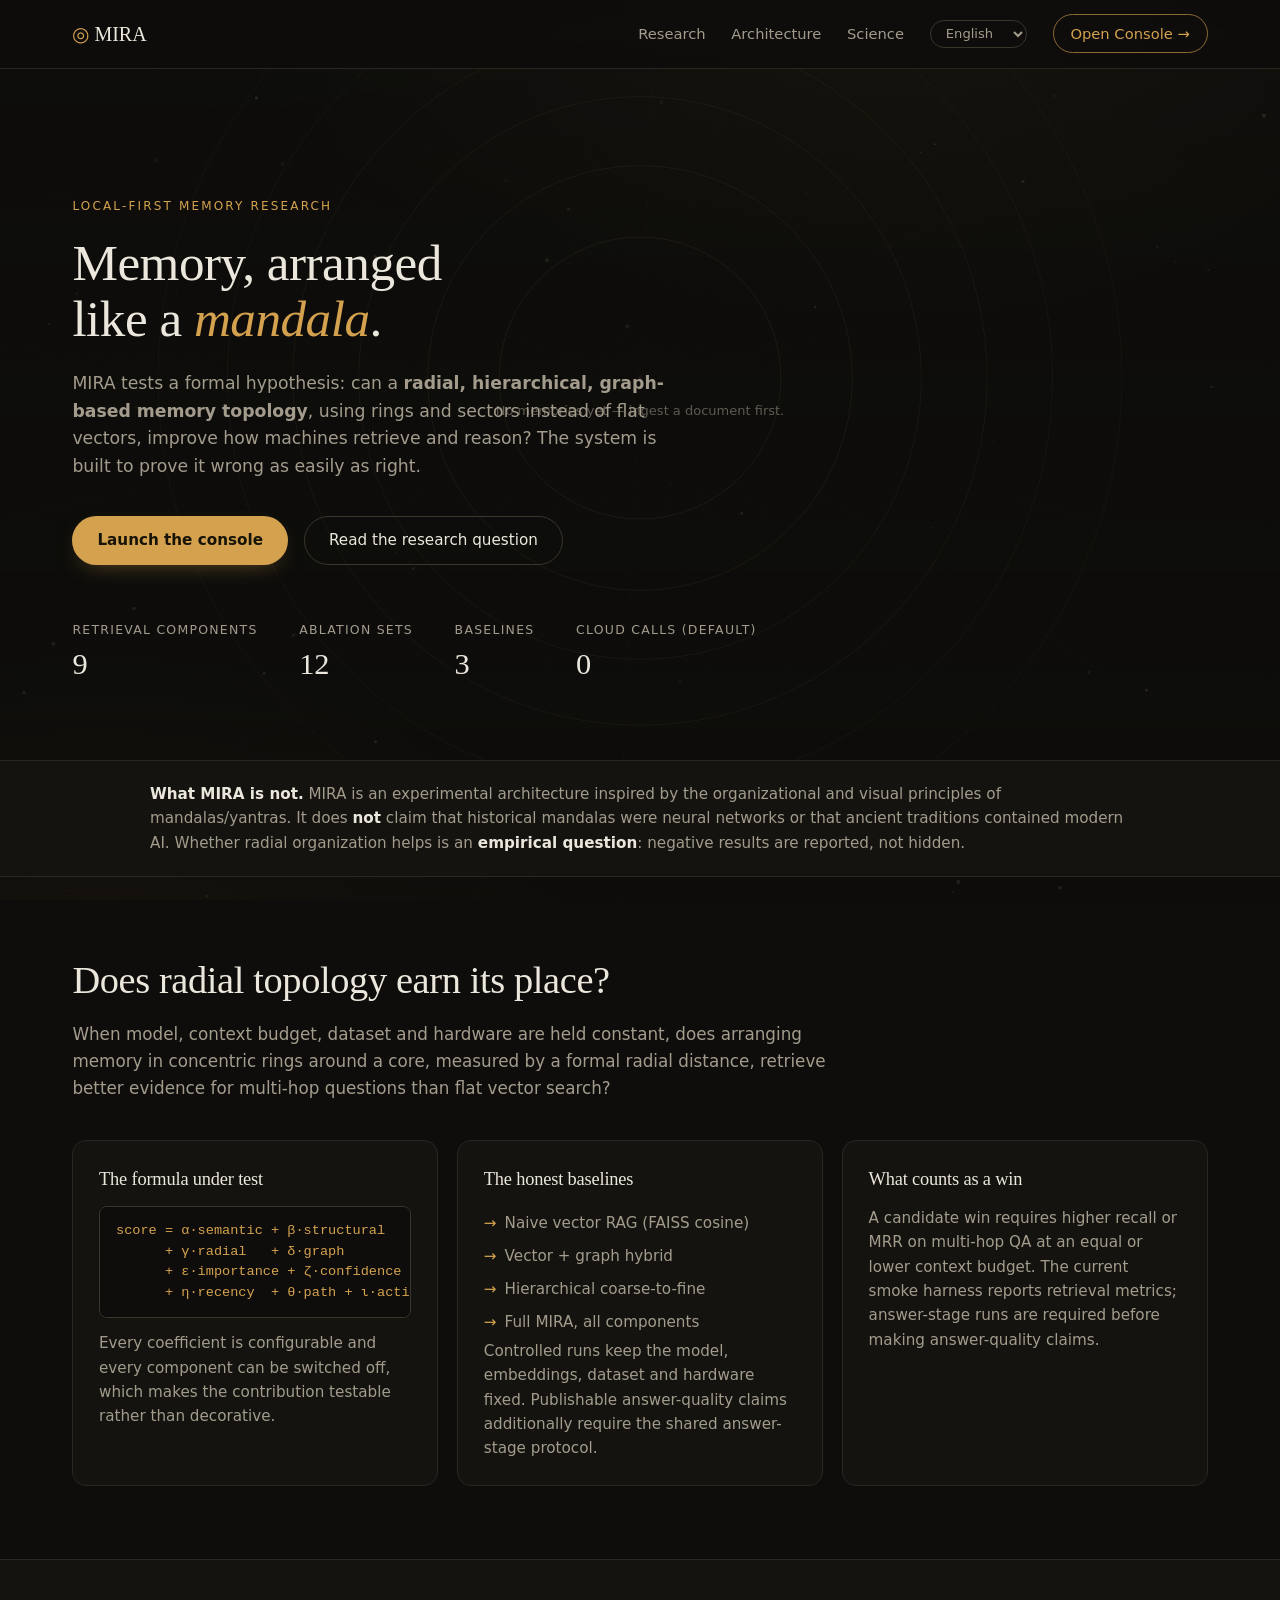
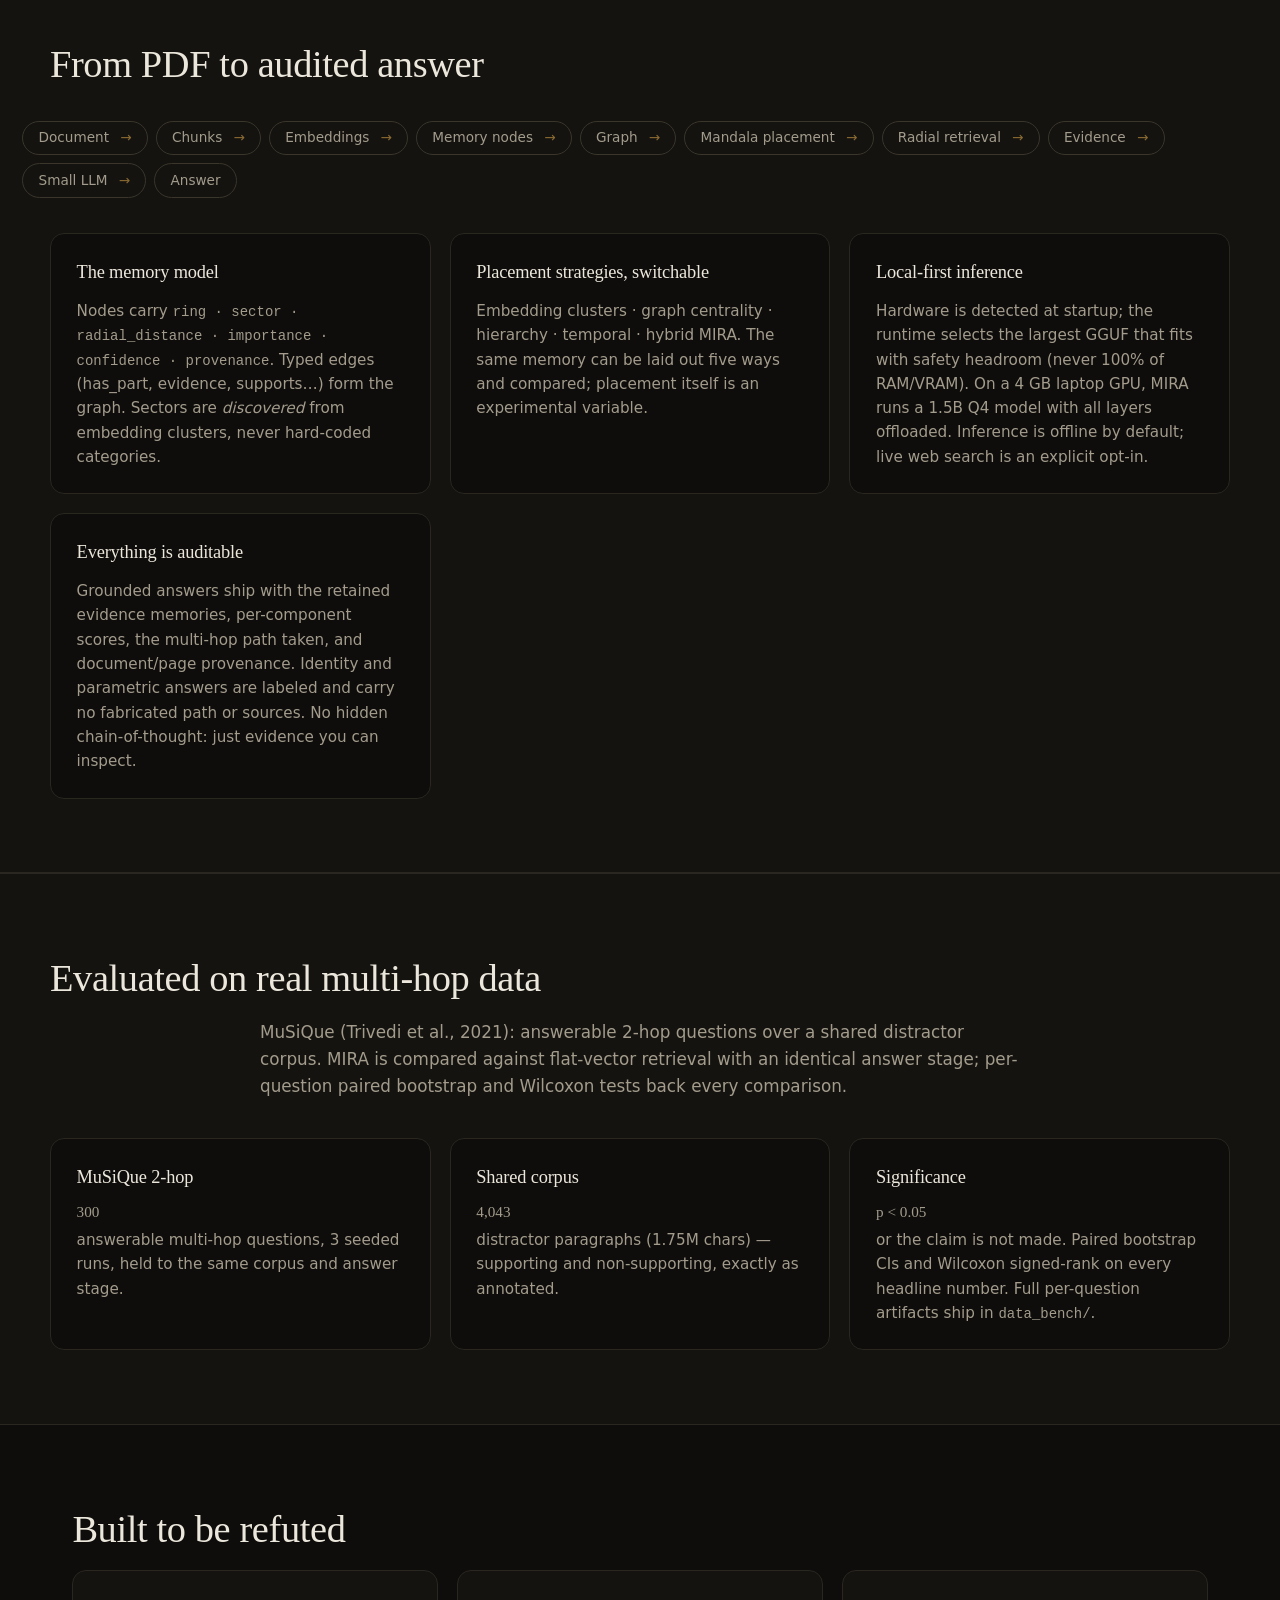
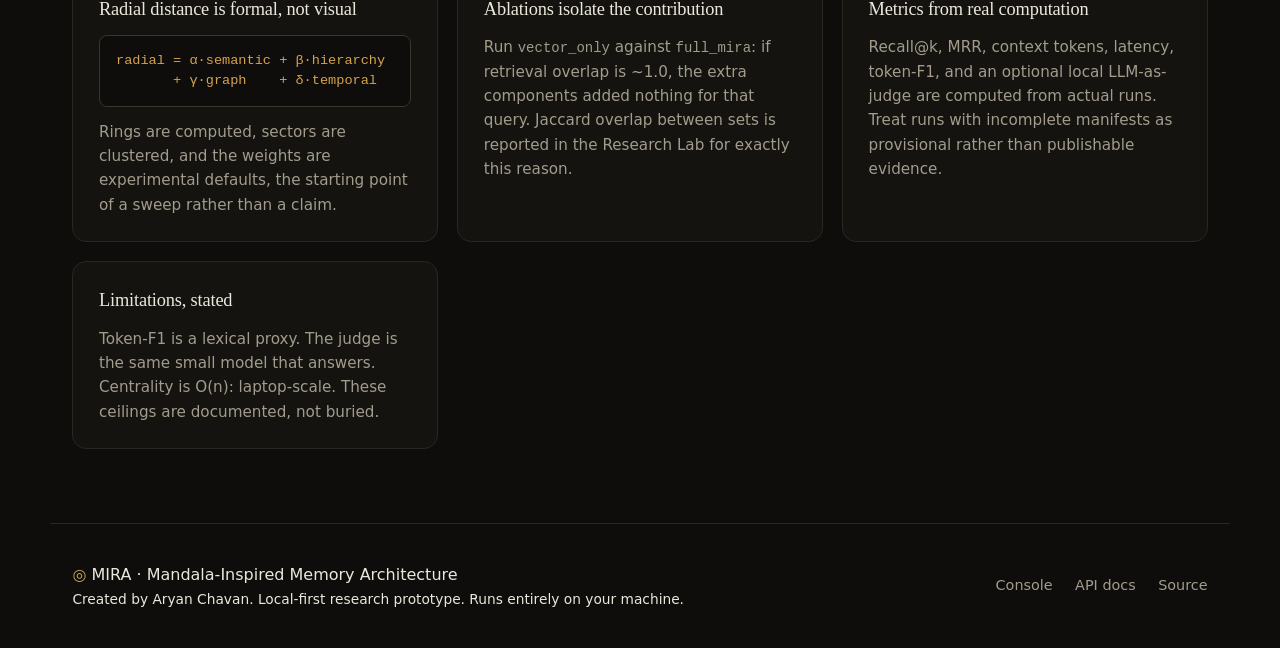
==== web/index.html @ e670ae42 "Add real-data eval harness, living UI texture, i18n, and voice Research: MuSiQue 300-question 2-hop " ====
<!DOCTYPE html>
<html lang="en">
<head>
<meta charset="UTF-8">
<meta name="viewport" content="width=device-width, initial-scale=1.0">
<title>MIRA · Mandala-Inspired Memory Architecture</title>
<link rel="icon" type="image/svg+xml" href="/favicon.svg">
<link rel="stylesheet" href="css/style.css">
</head>
<body>
<canvas id="bg-texture" class="bg-texture" aria-hidden="true"></canvas>
<!-- ============ NAV ============ -->
<nav class="nav" aria-label="Primary navigation">
  <div class="nav-inner">
    <a class="brand" href="#top"><span class="brand-mark">◎</span> MIRA</a>
    <div class="nav-links">
      <a href="#research" data-i18n="nav.research">Research</a>
      <a href="#architecture" data-i18n="nav.architecture">Architecture</a>
      <a href="#science" data-i18n="nav.science">Science</a>
      <span class="lang-mount"></span>
      <a class="nav-cta" href="/console.html" data-i18n="nav.console">Open Console →</a>
    </div>
  </div>
</nav>

<main id="main-content">
<!-- ============ HERO ============ -->
<header class="hero" id="top">
  <canvas id="hero-mandala" aria-hidden="true"></canvas>
  <div class="hero-inner">
    <p class="hero-eyebrow" data-i18n="hero.eyebrow">Local-first memory research</p>
    <h1 data-i18n="hero.h1">Memory, arranged<br>like a <em>mandala</em>.</h1>
    <p class="hero-sub" data-i18n="hero.sub">MIRA tests a formal hypothesis: can a <strong>radial, hierarchical,
    graph-based memory topology</strong>, using rings and sectors instead of flat vectors,
    improve how machines retrieve and reason? The system is built to prove it wrong as easily as right.</p>
    <div class="hero-actions">
      <a class="btn btn-primary" href="/console.html" data-i18n="hero.cta1">Launch the console</a>
      <a class="btn btn-ghost" href="#research" data-i18n="hero.cta2">Read the research question</a>
    </div>
    <dl class="hero-stats">
      <div><dt data-i18n="hero.stats.components">Retrieval components</dt><dd>9</dd></div>
      <div><dt data-i18n="hero.stats.ablations">Ablation sets</dt><dd>12</dd></div>
      <div><dt data-i18n="hero.stats.baselines">Baselines</dt><dd>3</dd></div>
      <div><dt data-i18n="hero.stats.cloud">Cloud calls (default)</dt><dd>0</dd></div>
    </dl>
  </div>
</header>

<!-- ============ HONESTY BANNER ============ -->
<section class="honesty">
  <p data-i18n="honesty.body"><strong>What MIRA is not.</strong> MIRA is an experimental architecture inspired by the
  organizational and visual principles of mandalas/yantras. It does <strong>not</strong> claim
  that historical mandalas were neural networks or that ancient traditions contained modern AI.
  Whether radial organization helps is an <strong>empirical question</strong>: negative results
  are reported, not hidden.</p>
</section>

<!-- ============ RESEARCH ============ -->
<section class="section" id="research">
  <h2 data-i18n="research.h2">Does radial topology earn its place?</h2>
  <p class="lede" data-i18n="research.lede">When model, context budget, dataset and hardware are held constant, does arranging
  memory in concentric rings around a core, measured by a formal radial distance, retrieve better
  evidence for multi-hop questions than flat vector search?</p>
  <div class="grid-3">
    <article class="card">
      <h3>The formula under test</h3>
      <pre class="formula">score = α·semantic + β·structural
      + γ·radial   + δ·graph
      + ε·importance + ζ·confidence
      + η·recency  + θ·path + ι·activation</pre>
      <p class="small">Every coefficient is configurable and every component can be switched
      off, which makes the contribution testable rather than decorative.</p>
    </article>
    <article class="card">
      <h3>The honest baselines</h3>
      <ul class="ticks">
        <li>Naive vector RAG (FAISS cosine)</li>
        <li>Vector + graph hybrid</li>
        <li>Hierarchical coarse-to-fine</li>
        <li>Full MIRA, all components</li>
      </ul>
      <p class="small">Controlled runs keep the model, embeddings, dataset and hardware fixed.
      Publishable answer-quality claims additionally require the shared answer-stage protocol.</p>
    </article>
    <article class="card">
      <h3>What counts as a win</h3>
      <p>A candidate win requires higher recall or MRR on multi-hop QA at an equal or lower
      context budget. The current smoke harness reports retrieval metrics; answer-stage runs
      are required before making answer-quality claims.</p>
    </article>
  </div>
</section>

<!-- ============ ARCHITECTURE ============ -->
<section class="section section-alt" id="architecture">
  <h2>From PDF to audited answer</h2>
  <div class="pipeline">
    <span>Document</span><span>Chunks</span><span>Embeddings</span><span>Memory nodes</span><span>Graph</span><span>Mandala placement</span><span>Radial retrieval</span><span>Evidence</span><span>Small LLM</span><span>Answer</span>
  </div>
  <div class="grid-2">
    <div class="card">
      <h3>The memory model</h3>
      <p>Nodes carry <code>ring · sector · radial_distance · importance · confidence ·
      provenance</code>. Typed edges (has_part, evidence, supports…) form the graph.
      Sectors are <em>discovered</em> from embedding clusters, never hard-coded categories.</p>
    </div>
    <div class="card">
      <h3>Placement strategies, switchable</h3>
      <p>Embedding clusters · graph centrality · hierarchy · temporal · hybrid MIRA.
      The same memory can be laid out five ways and compared; placement itself is an
      experimental variable.</p>
    </div>
    <div class="card">
      <h3>Local-first inference</h3>
      <p>Hardware is detected at startup; the runtime selects the largest GGUF that fits
      with safety headroom (never 100% of RAM/VRAM). On a 4 GB laptop GPU, MIRA runs a
      1.5B Q4 model with all layers offloaded. Inference is offline by default;
      live web search is an explicit opt-in.</p>
    </div>
    <div class="card">
      <h3>Everything is auditable</h3>
      <p>Grounded answers ship with the retained evidence memories, per-component scores,
      the multi-hop path taken, and document/page provenance. Identity and parametric
      answers are labeled and carry no fabricated path or sources. No hidden
      chain-of-thought: just evidence you can inspect.
    </div>
  </div>
</section>

<!-- ============ REAL-DATA BENCHMARK ============ -->
<section class="section section-alt" id="benchmark">
  <h2 data-i18n="bench.h2">Evaluated on real multi-hop data</h2>
  <p class="lede" data-i18n="bench.lede">MuSiQue (Trivedi et al., 2021): answerable 2-hop questions over a shared distractor corpus.
  MIRA is compared against flat-vector retrieval with an identical answer stage; per-question paired
  bootstrap and Wilcoxon tests back every comparison.</p>
  <div class="grid-3">
    <article class="card">
      <h3>MuSiQue 2-hop</h3>
      <p class="bench-figure" id="bench-figure-questions">300</p>
      <p class="small">answerable multi-hop questions, 3 seeded runs, held to the same corpus and answer stage.</p>
    </article>
    <article class="card">
      <h3>Shared corpus</h3>
      <p class="bench-figure" id="bench-figure-corpus">4,043</p>
      <p class="small">distractor paragraphs (1.75M chars) — supporting and non-supporting, exactly as annotated.</p>
    </article>
    <article class="card">
      <h3>Significance</h3>
      <p class="bench-figure">p &lt; 0.05</p>
      <p class="small">or the claim is not made. Paired bootstrap CIs and Wilcoxon signed-rank on every headline number. Full per-question artifacts ship in <code>data_bench/</code>.</p>
    </article>
  </div>
</section>

<!-- ============ SCIENCE ============ -->
<section class="section" id="science">
  <h2 data-i18n="science.h2">Built to be refuted</h2>
  <div class="grid-2">
    <div class="card">
      <h3>Radial distance is formal, not visual</h3>
      <pre class="formula">radial = α·semantic + β·hierarchy
       + γ·graph    + δ·temporal</pre>
      <p class="small">Rings are computed, sectors are clustered, and the weights are
      experimental defaults, the starting point of a sweep rather than a claim.</p>
    </div>
    <div class="card">
      <h3>Ablations isolate the contribution</h3>
      <p>Run <code>vector_only</code> against <code>full_mira</code>: if retrieval overlap
      is ~1.0, the extra components added nothing for that query. Jaccard overlap between
      sets is reported in the Research Lab for exactly this reason.</p>
    </div>
    <div class="card">
      <h3>Metrics from real computation</h3>
      <p>Recall@k, MRR, context tokens, latency, token-F1, and an optional local
      LLM-as-judge are computed from actual runs. Treat runs with incomplete manifests as
      provisional rather than publishable evidence.</p>
    </div>
    <div class="card">
      <h3>Limitations, stated</h3>
      <p>Token-F1 is a lexical proxy. The judge is the same small model that answers.
      Centrality is O(n): laptop-scale. These ceilings are documented, not buried.</p>
    </div>
  </div>
</section>
</main>

<!-- ============ FOOTER ============ -->
<footer class="footer">
  <div>
    <span class="brand-mark">◎</span> MIRA · Mandala-Inspired Memory Architecture
    <p class="small" data-i18n="footer.built">Created by Aryan Chavan. Local-first research prototype. Runs entirely on your machine.</p>
  </div>
  <div class="footer-links">
    <a href="/console.html" data-i18n="footer.console">Console</a>
    <a href="/api/docs" data-i18n="footer.api">API docs</a>
    <a href="https://github.com/" data-i18n="footer.source">Source</a>
  </div>
</footer>

<script src="js/texture.js"></script>
<script src="js/i18n.js"></script>
<script src="js/mandala.js"></script>
</body>
</html>
---- web/css/style.css ----
/* MIRA design system — "observatory" theme.
   Dark charcoal + gold accent, serif display type, hairline grids.
   System font stacks only: fully offline, no webfont fetches. */

:root {
  --bg: #0e0d0b;          /* warm near-black */
  --bg-2: #14130f;
  --ink: #ece7dc;         /* bone white */
  --ink-dim: #a39c8d;
  --gold: #d4a24e;        /* single accent */
  --gold-dim: #8a6a33;
  --line: #2a2721;
  --line-2: #3a362c;
  --paper: #f4efe4;       /* light section */
  --paper-ink: #1c1a15;
  --ok: #7fb069;
  --warn: #c96f4a;
  --serif: Georgia, "Times New Roman", serif;
  --sans: system-ui, -apple-system, "Segoe UI", Roboto, sans-serif;
  --mono: ui-monospace, "Cascadia Code", Consolas, monospace;
}

* { box-sizing: border-box; margin: 0; padding: 0; }
html { scroll-behavior: auto; }

/* ---------- living background texture ---------- */
.bg-texture {
  position: fixed; inset: 0; z-index: -1; pointer-events: none;
  width: 100vw; height: 100vh; opacity: 0.9;
}
.bg-texture-dim { opacity: 0.45; }
/* depth wash so cards sit on the texture, not in it */
body::before {
  content: ""; position: fixed; inset: 0; z-index: -1; pointer-events: none;
  background:
    radial-gradient(1200px 700px at 70% -10%, rgba(212,162,78,0.055), transparent 60%),
    radial-gradient(900px 600px at 8% 108%, rgba(212,162,78,0.04), transparent 55%),
    linear-gradient(180deg, rgba(14,13,11,0.10), rgba(14,13,11,0.55));
}

/* ---------- reveal-on-scroll (landing) ---------- */
.reveal { opacity: 0; transform: translateY(18px); transition: opacity 0.7s ease, transform 0.7s cubic-bezier(0.22, 0.61, 0.36, 1); }
.reveal.in { opacity: 1; transform: none; }

/* ---------- language switcher ---------- */
.lang-switch { display: inline-flex; }
.lang-select {
  background: transparent; color: var(--ink-dim); border: 1px solid var(--line-2);
  border-radius: 999px; font: inherit; font-size: 0.82rem; padding: 0.3rem 0.7rem;
  cursor: pointer; transition: color 0.18s ease, border-color 0.18s ease;
}
.lang-select:hover, .lang-select:focus-visible { color: var(--gold); border-color: var(--gold-dim); }
.lang-select option { background: var(--bg-2); color: var(--ink); }
.side-extra { margin-top: 1rem; padding-top: 0.9rem; border-top: 1px solid var(--line); }

/* ---------- premium details ---------- */
.card { transition: border-color 0.25s ease, transform 0.25s ease, box-shadow 0.25s ease; }
.card:hover { border-color: var(--line-2); box-shadow: 0 14px 40px -22px rgba(0,0,0,0.7); }
.btn-primary { box-shadow: 0 8px 24px -12px rgba(212,162,78,0.55); }
.bench-figure { font-family: var(--serif); font-size: 2.2rem; color: var(--gold); line-height: 1.15; margin: 0.35rem 0 0.45rem; }
.visually-hidden {
  position: absolute; width: 1px; height: 1px; margin: -1px; padding: 0;
  overflow: hidden; clip: rect(0 0 0 0); white-space: nowrap; border: 0;
}

/* ---------- voice controls ---------- */
.chat-actions { display: inline-flex; gap: 0.6rem; align-items: center; }
.btn-icon {
  min-width: 44px; min-height: 44px; padding: 0 0.8rem; font-size: 1.05rem;
  background: var(--bg-2); border: 1px solid var(--line-2); color: var(--ink);
  border-radius: 999px; cursor: pointer; transition: all 0.18s ease;
}
.btn-icon:hover { border-color: var(--gold-dim); }
.btn-icon[aria-pressed="true"] {
  border-color: var(--gold); color: var(--gold);
  animation: mic-pulse 1.4s ease-in-out infinite;
}
@keyframes mic-pulse {
  0%, 100% { box-shadow: 0 0 0 0 rgba(212,162,78,0.35); }
  50% { box-shadow: 0 0 0 9px rgba(212,162,78,0); }
}
.btn-small { min-height: 36px; padding: 0.35rem 0.95rem; font-size: 0.84rem; }
.chat-voicebar {
  display: flex; align-items: center; gap: 0.7rem; flex-wrap: wrap;
  margin-top: 0.9rem; padding-top: 0.8rem; border-top: 1px dashed var(--line);
}
.chat-voicebar[hidden] { display: none; }
body {
  min-width: 0;
  background: var(--bg); color: var(--ink);
  font-family: var(--sans); line-height: 1.6;
  -webkit-font-smoothing: antialiased;
}
h1, h2, h3, h4 { font-family: var(--serif); font-weight: 500; letter-spacing: -0.01em; }
h1 { font-size: clamp(2rem, 4vw, 3.2rem); line-height: 1.1; }
h2 { font-size: clamp(1.6rem, 3vw, 2.4rem); margin-bottom: 0.6rem; }
code, pre { font-family: var(--mono); font-size: 0.92em; }
a { color: var(--gold); text-decoration: none; }
:where(a, button, input, select, summary, [tabindex]):focus-visible {
  outline: 2px solid var(--gold); outline-offset: 3px;
}
.small { font-size: 0.86rem; }
.muted { color: var(--ink-dim); }
.status-error { color: var(--warn); }
.status-success { color: var(--ok); }

/* ---------- nav ---------- */
.nav {
  position: sticky; top: 0; z-index: 50;
  backdrop-filter: blur(14px);
  background: color-mix(in srgb, var(--bg) 82%, transparent);
  border-bottom: 1px solid var(--line);
}
.nav-inner {
  max-width: 1180px; margin: 0 auto; padding: 0.9rem 1.4rem;
  display: flex; align-items: center; justify-content: space-between; gap: 0.8rem;
}
.brand { font-family: var(--serif); font-size: 1.25rem; color: var(--ink); }
.brand-mark { color: var(--gold); }
.nav-links {
  display: flex; gap: 0.6rem 1.6rem; align-items: center;
  justify-content: flex-end; flex-wrap: wrap; min-width: 0;
}
.nav-links a { color: var(--ink-dim); font-size: 0.92rem; }
.nav-links a:hover { color: var(--ink); }
.nav-cta {
  border: 1px solid var(--gold-dim); border-radius: 999px;
  padding: 0.42rem 1.05rem; color: var(--gold) !important;
}
.nav-cta:hover { background: var(--gold); color: var(--bg) !important; }

/* ---------- hero ---------- */
.hero { position: relative; overflow: hidden; }
#hero-mandala {
  position: absolute; inset: 0; width: 100%; height: 100%;
  opacity: 0.55;
}
.hero-inner {
  position: relative; max-width: 1180px; margin: 0 auto;
  padding: clamp(4rem, 10vw, 8rem) 1.4rem 4.5rem;
}
.hero-eyebrow {
  color: var(--gold); text-transform: uppercase; letter-spacing: 0.18em;
  font-size: 0.75rem; margin-bottom: 1.2rem;
}
.hero h1 em { color: var(--gold); font-style: italic; }
.hero-sub {
  max-width: 620px; color: var(--ink-dim);
  font-size: 1.08rem; margin: 1.4rem 0 2.2rem;
}
.hero-actions { display: flex; gap: 1rem; flex-wrap: wrap; }
.hero-stats {
  display: flex; gap: 2.6rem; margin-top: 3.4rem; flex-wrap: wrap;
}
.hero-stats dt { color: var(--ink-dim); font-size: 0.78rem; text-transform: uppercase; letter-spacing: 0.1em; }
.hero-stats dd { font-family: var(--serif); font-size: 1.9rem; color: var(--ink); }

/* ---------- buttons ---------- */
.btn {
  display: inline-block; min-height: 44px; padding: 0.72rem 1.5rem; border-radius: 999px;
  font: inherit; font-size: 0.95rem; cursor: pointer; border: 1px solid transparent;
  transition: all 0.18s ease;
}
.btn-primary { background: var(--gold); color: #171307; font-weight: 600; }
.btn-primary:hover { transform: translateY(-1px); background: #dfb15b; }
.btn-ghost { border-color: var(--line-2); color: var(--ink); }
.btn-ghost:hover { border-color: var(--gold-dim); color: var(--gold); }
.btn:disabled { opacity: 0.45; cursor: wait; transform: none; }

/* ---------- honesty banner ---------- */
.honesty {
  background: var(--bg-2); border-block: 1px solid var(--line);
  padding: 1.3rem 1.4rem;
}
.honesty p {
  max-width: 980px; margin: 0 auto; color: var(--ink-dim); font-size: 0.95rem;
}
.honesty strong { color: var(--ink); }

/* ---------- sections ---------- */
.section { max-width: 1180px; margin: 0 auto; padding: 4.6rem 1.4rem; }
.section-alt {
  max-width: none; background: var(--bg-2); border-block: 1px solid var(--line);
}
.section-alt > * { max-width: 1180px; margin-left: auto; margin-right: auto; }
.eyebrow {
  color: var(--gold); font-size: 0.75rem; text-transform: uppercase;
  letter-spacing: 0.2em; margin-bottom: 0.7rem;
}
.lede { color: var(--ink-dim); max-width: 760px; font-size: 1.05rem; margin-bottom: 2.4rem; }
.grid-2 { display: grid; grid-template-columns: repeat(auto-fit, minmax(min(320px, 100%), 1fr)); gap: 1.2rem; }
.grid-3 { display: grid; grid-template-columns: repeat(auto-fit, minmax(min(280px, 100%), 1fr)); gap: 1.2rem; }
.grid-2 > *, .grid-3 > * { min-width: 0; }
.card {
  min-width: 0; overflow-wrap: anywhere;
  background: var(--bg-2); border: 1px solid var(--line);
  border-radius: 14px; padding: 1.5rem 1.6rem;
}
.section-alt .card { background: var(--bg); }
.card h2, .card h3 { margin-bottom: 0.7rem; font-size: 1.15rem; }
.card p { color: var(--ink-dim); font-size: 0.95rem; }
.formula {
  background: var(--bg); border: 1px solid var(--line-2); border-radius: 8px;
  color: var(--gold); padding: 0.9rem 1rem; margin-bottom: 0.8rem;
  font-size: 0.85rem; line-height: 1.5; overflow-x: auto;
}
.ticks { list-style: none; }
.ticks li { padding: 0.28rem 0 0.28rem 1.3rem; position: relative; color: var(--ink-dim); font-size: 0.95rem; }
.ticks li::before { content: "→"; position: absolute; left: 0; color: var(--gold); }

/* pipeline */
.pipeline {
  display: flex; flex-wrap: wrap; gap: 0.5rem; margin: 1.6rem 0 2.2rem;
}
.pipeline span {
  border: 1px solid var(--line-2); border-radius: 999px;
  padding: 0.34rem 0.95rem; font-size: 0.85rem; color: var(--ink-dim);
  position: relative; max-width: 100%; overflow-wrap: anywhere;
}
.pipeline span:not(:last-child)::after {
  content: "→"; margin-left: 0.7rem; color: var(--gold-dim);
}

/* ---------- footer ---------- */
.footer {
  border-top: 1px solid var(--line); padding: 2.4rem 1.4rem;
  max-width: 1180px; margin: 0 auto;
  display: flex; justify-content: space-between; flex-wrap: wrap; gap: 1rem;
}
.footer-links { display: flex; gap: 1.4rem; align-items: center; }
.footer-links a { color: var(--ink-dim); font-size: 0.9rem; }
.footer-links a:hover { color: var(--gold); }

/* ============ CONSOLE ============ */
.console-body { display: flex; min-width: 0; min-height: 100vh; }
.side {
  width: 232px; flex-shrink: 0; border-right: 1px solid var(--line);
  background: var(--bg-2); padding: 1.3rem 1rem; position: sticky; top: 0;
  height: 100vh; display: flex; flex-direction: column;
}
.side .brand { display: block; margin-bottom: 1.6rem; padding-left: 0.4rem; }
.side-nav { display: flex; flex-direction: column; gap: 2px; }
.side-nav button {
  text-align: left; background: none; border: none; color: var(--ink-dim);
  font: inherit; font-size: 0.93rem; min-height: 44px; padding: 0.58rem 0.8rem;
  border-radius: 8px; cursor: pointer;
}
.side-nav button:hover { color: var(--ink); background: var(--bg); }
.side-nav button.active { color: var(--gold); background: var(--bg); }
.side-status {
  margin-top: auto; font-size: 0.78rem; color: var(--ink-dim);
  border-top: 1px solid var(--line); padding-top: 0.9rem; line-height: 1.7;
}
.main { flex: 1 1 0; min-width: 0; padding: 2.2rem 2.4rem; max-width: 1080px; }
.view { display: none; min-width: 0; }
.view.active { display: block; }
.view > h1 { font-size: 1.7rem; margin-bottom: 1.2rem; }

.stat-grid {
  display: grid; grid-template-columns: repeat(auto-fit, minmax(min(150px, 100%), 1fr));
  gap: 0.9rem; margin-bottom: 1.2rem;
}
.stat-grid .stat {
  background: var(--bg-2); border: 1px solid var(--line); border-radius: 12px;
  padding: 0.9rem 1.1rem;
}
.stat .v { font-family: var(--serif); font-size: 1.7rem; color: var(--gold); }
.stat .k { color: var(--ink-dim); font-size: 0.78rem; text-transform: uppercase; letter-spacing: 0.08em; }
.kv { display: grid; grid-template-columns: repeat(auto-fit, minmax(min(220px, 100%), 1fr)); gap: 0.4rem 1.4rem; }
.kv div { display: flex; justify-content: space-between; gap: 0.8rem; min-width: 0; border-bottom: 1px dashed var(--line); padding: 0.28rem 0; font-size: 0.88rem; }
.kv .k { min-width: 0; color: var(--ink-dim); overflow-wrap: anywhere; }
.kv .v { min-width: 0; font-family: var(--mono); font-size: 0.82rem; text-align: right; overflow-wrap: anywhere; }

.affect-panel { margin-bottom: 1.2rem; }
.affect-readout { min-width: 0; margin-top: 0.75rem; }
.affect-readout .affect-title { color: var(--ink); font-size: 0.82rem; font-weight: 600; }
.affect-metrics {
  display: grid; grid-template-columns: repeat(4, minmax(0, 1fr));
  border-block: 1px solid var(--line);
}
.affect-metrics > div { min-width: 0; padding: 0.55rem 0.7rem; border-left: 1px solid var(--line); }
.affect-metrics > div:first-child { border-left: 0; }
.affect-metrics dt { color: var(--ink-dim); font-size: 0.75rem; }
.affect-metrics dd { color: var(--gold); font-family: var(--mono); font-size: 0.9rem; font-variant-numeric: tabular-nums; }
.affect-range { display: block; font-size: 0.68rem; }
.affect-details { margin-top: 0.65rem; }
.affect-details > div {
  display: grid; grid-template-columns: 4.5rem minmax(0, 1fr); gap: 0.65rem;
  padding: 0.3rem 0; border-bottom: 1px dashed var(--line); font-size: 0.8rem;
}
.affect-details dt { color: var(--ink-dim); }
.affect-details dd { min-width: 0; overflow-wrap: anywhere; }
.affect-readout .affect-disclosure { margin-top: 0.65rem; color: var(--ink-dim); font-size: 0.78rem; }

.chat-form, .bench-form, .upload-form {
  display: flex; align-items: flex-start; gap: 0.7rem; margin-bottom: 1.4rem; flex-wrap: wrap;
  min-width: 0;
}
.form-field, .bench-form > label:not(.check) {
  display: grid; gap: 0.3rem; flex: 1 1 180px; min-width: 0;
}
.form-field > label, .form-field > span, .bench-form > label:not(.check) {
  color: var(--ink-dim); font-size: 0.8rem; font-weight: 600;
}
.chat-form input:not([type="checkbox"]), .chat-form select, .bench-form input:not([type="checkbox"]), .bench-form select,
.upload-form input {
  width: 100%; min-width: 0; background: var(--bg-2); border: 1px solid var(--line-2);
  color: var(--ink); border-radius: 10px; padding: 0.62rem 0.9rem;
  font: inherit; font-size: 0.93rem;
}
input::placeholder { color: var(--ink-dim); opacity: 1; }
[aria-invalid="true"] { border-color: var(--warn); }
.field-error { min-height: 1.05em; color: var(--warn); font-size: 0.78rem; }
.check { display: inline-flex; align-items: center; gap: 0.45rem; min-height: 44px; }
.check input { width: 1rem; height: 1rem; }
.chat-out { display: flex; flex-direction: column; gap: 1rem; min-width: 0; }
.bubble {
  min-width: 0; overflow-wrap: anywhere;
  background: var(--bg-2); border: 1px solid var(--line); border-radius: 14px;
  padding: 1.1rem 1.3rem;
}
.bubble .meta { display: flex; gap: 1rem; flex-wrap: wrap; margin-top: 0.9rem; font-size: 0.78rem; color: var(--ink-dim); }
.bubble .path { color: var(--gold); font-family: var(--mono); font-size: 0.8rem; margin-top: 0.6rem; }
.bubble details { margin-top: 0.8rem; }
.bubble summary { cursor: pointer; color: var(--ink-dim); font-size: 0.85rem; }
.table-wrap {
  width: 100%; max-width: 100%; margin-top: 0.6rem; overflow-x: auto;
  overscroll-behavior-inline: contain;
}
.bubble table { width: 100%; min-width: 34rem; border-collapse: collapse; font-size: 0.82rem; }
.bubble th, .bubble td { text-align: left; padding: 0.3rem 0.5rem; border-bottom: 1px solid var(--line); }
.bubble th { color: var(--ink-dim); font-weight: 500; }

.mandala-wrap { display: flex; align-items: stretch; gap: 1.2rem; flex-wrap: wrap; min-width: 0; max-width: 100%; }
#mandala-canvas {
  display: block; flex: 1 1 420px; width: 100%; min-width: 0;
  min-height: clamp(320px, 58vw, 560px); border: 1px solid var(--line);
  border-radius: 14px; background: var(--bg-2);
}
.node-panel {
  flex: 0 1 300px; width: 100%; min-width: 0; overflow-wrap: anywhere;
  background: var(--bg-2); border: 1px solid var(--line); border-radius: 14px;
  padding: 1.1rem 1.2rem; max-height: 560px; overflow-y: auto;
}
.node-panel h4 { font-family: var(--serif); margin-bottom: 0.4rem; }
.node-panel .tag { display: inline-block; font-size: 0.72rem; border: 1px solid var(--line-2); border-radius: 999px; padding: 0.1rem 0.6rem; margin: 0.15rem 0.2rem 0.15rem 0; color: var(--ink-dim); }
.node-browser { margin-top: 1rem; }
.node-browser summary { min-height: 44px; cursor: pointer; color: var(--gold); }
.node-list {
  list-style: none; max-height: 18rem; overflow-y: auto; margin-top: 0.6rem;
  border-block: 1px solid var(--line);
}
.node-list li + li { border-top: 1px solid var(--line); }
.node-list button {
  width: 100%; min-height: 44px; padding: 0.55rem 0.7rem; text-align: left;
  color: var(--ink); background: transparent; border: 0; font: inherit; cursor: pointer;
  overflow-wrap: anywhere;
}
.node-list button:hover, .node-list button:focus-visible { background: var(--bg-2); }
.legend { display: flex; gap: 1rem; flex-wrap: wrap; margin-top: 0.9rem; font-size: 0.8rem; color: var(--ink-dim); }
.legend .dot { display: inline-block; width: 9px; height: 9px; border-radius: 50%; margin-right: 0.35rem; }

.doc-list { display: flex; flex-direction: column; gap: 0.6rem; min-width: 0; }
.doc-row {
  display: flex; justify-content: space-between; align-items: center; gap: 1rem;
  min-width: 0; border: 1px solid var(--line); border-radius: 10px; padding: 0.7rem 1rem;
  font-size: 0.9rem; background: var(--bg-2); overflow-wrap: anywhere;
}
.doc-row > span { min-width: 0; }
.doc-row .del {
  flex: 0 0 auto; min-height: 44px; background: none; border: 1px solid var(--line-2);
  color: var(--warn); border-radius: 8px; padding: 0.25rem 0.7rem; cursor: pointer; font-size: 0.8rem;
}
.doc-row .del:hover { border-color: var(--warn); }

.lab-table, .bench-table { width: 100%; min-width: 34rem; border-collapse: collapse; font-size: 0.86rem; }
.lab-table th, .lab-table td, .bench-table th, .bench-table td {
  text-align: left; padding: 0.45rem 0.6rem; border-bottom: 1px solid var(--line);
}
.lab-table th, .bench-table th { color: var(--ink-dim); font-weight: 500; }
.jaccard { font-family: var(--mono); font-size: 0.78rem; color: var(--gold); }

@media (prefers-reduced-motion: no-preference) {
  html { scroll-behavior: smooth; }
}

@media (prefers-reduced-motion: reduce) {
  html { scroll-behavior: auto; }
  .bg-texture { display: none; }
  *, *::before, *::after {
    animation-duration: 0.01ms !important; animation-iteration-count: 1 !important;
    transition-duration: 0.01ms !important;
  }
}

@media (max-width: 900px) {
  .console-body { flex-direction: column; }
  .side {
    width: 100%; min-width: 0; height: auto; position: static;
    flex-direction: row; align-items: center; gap: 1rem; padding: 0.8rem 1rem;
  }
  .side-nav { flex-direction: row; flex-wrap: wrap; min-width: 0; }
  .side-status { display: none; }
  .main { width: 100%; }
  #mandala-canvas { flex-basis: 100%; min-height: clamp(320px, 85vw, 560px); }
  .node-panel { flex-basis: 100%; max-height: 32rem; }
}

@media (max-width: 520px) {
  .nav-inner { flex-wrap: wrap; padding: 0.75rem 1rem; }
  .nav-links { flex: 1 1 100%; justify-content: flex-start; gap: 0.35rem 0.8rem; }
  .nav-links a { font-size: 0.82rem; }
  .nav-cta { padding: 0.3rem 0.7rem; }
  .hero-inner, .section, .honesty, .footer { padding-left: 1rem; padding-right: 1rem; }
  .side { flex-direction: column; align-items: flex-start; gap: 0.6rem; }
  .side .brand { margin-bottom: 0; }
  .side-nav { width: 100%; }
  .main { padding: 1.35rem 0.9rem; }
  .form-field, .bench-form > label:not(.check) { flex-basis: 100%; }
  .chat-form input:not([type="checkbox"]), .chat-form select, .bench-form input:not([type="checkbox"]), .bench-form select,
  .upload-form input { font-size: 1rem; }
  .doc-row { flex-direction: column; align-items: stretch; }
  .doc-row .del { width: 100%; }
  .affect-metrics { grid-template-columns: repeat(2, minmax(0, 1fr)); }
  .affect-metrics > div:nth-child(odd) { border-left: 0; }
  .affect-metrics > div:nth-child(n + 3) { border-top: 1px solid var(--line); }
}
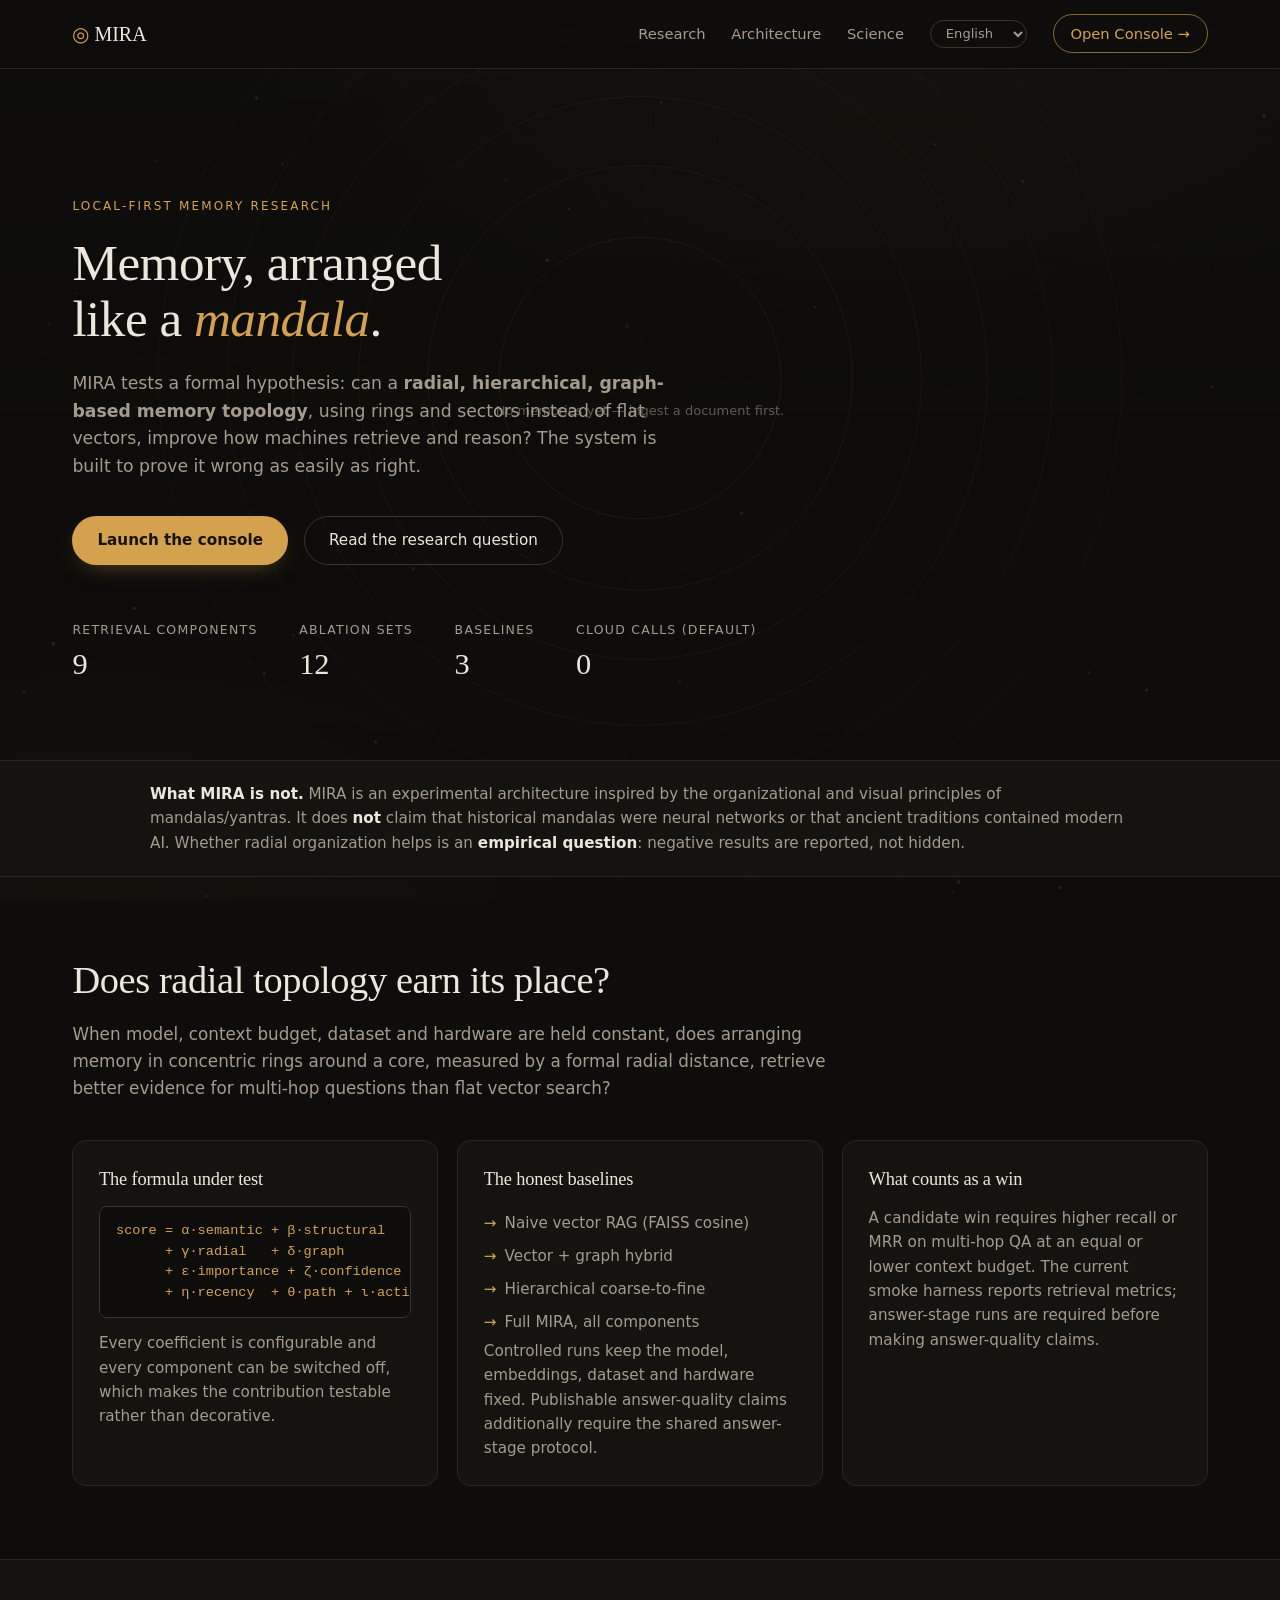
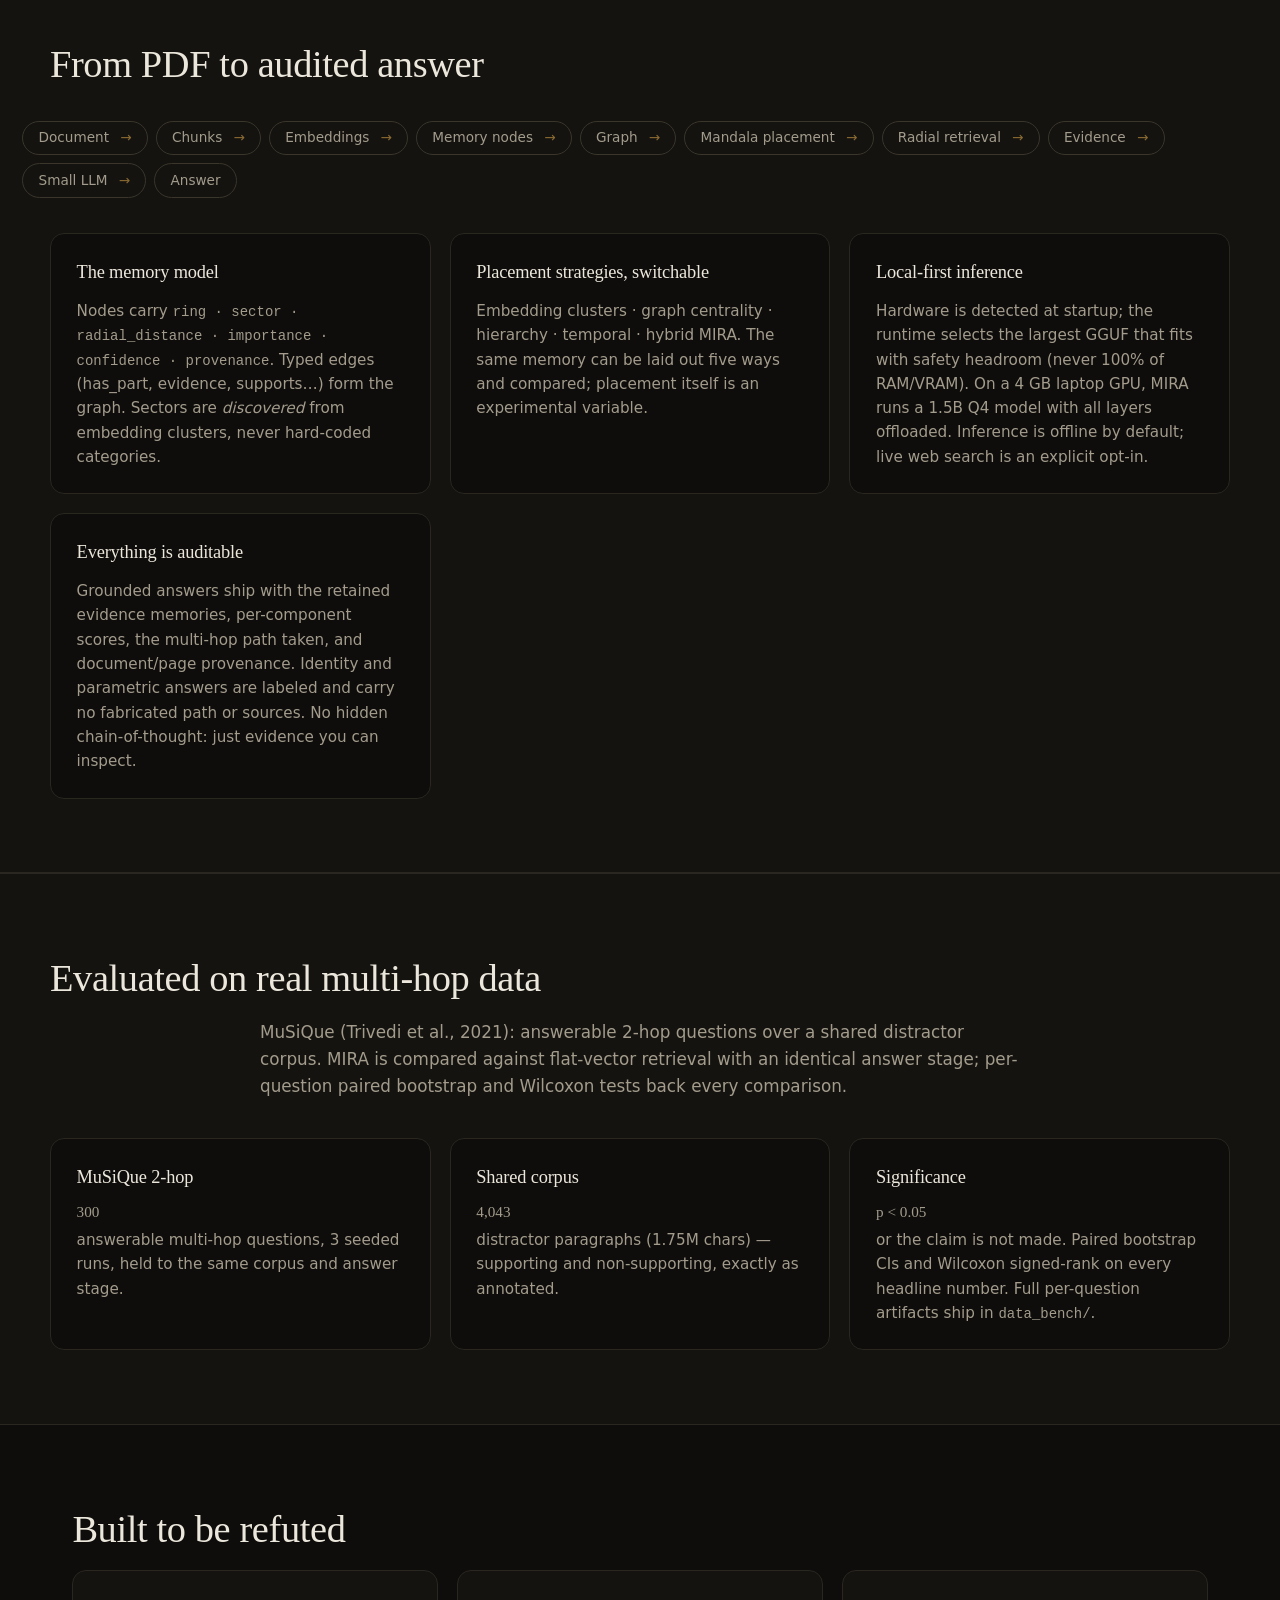
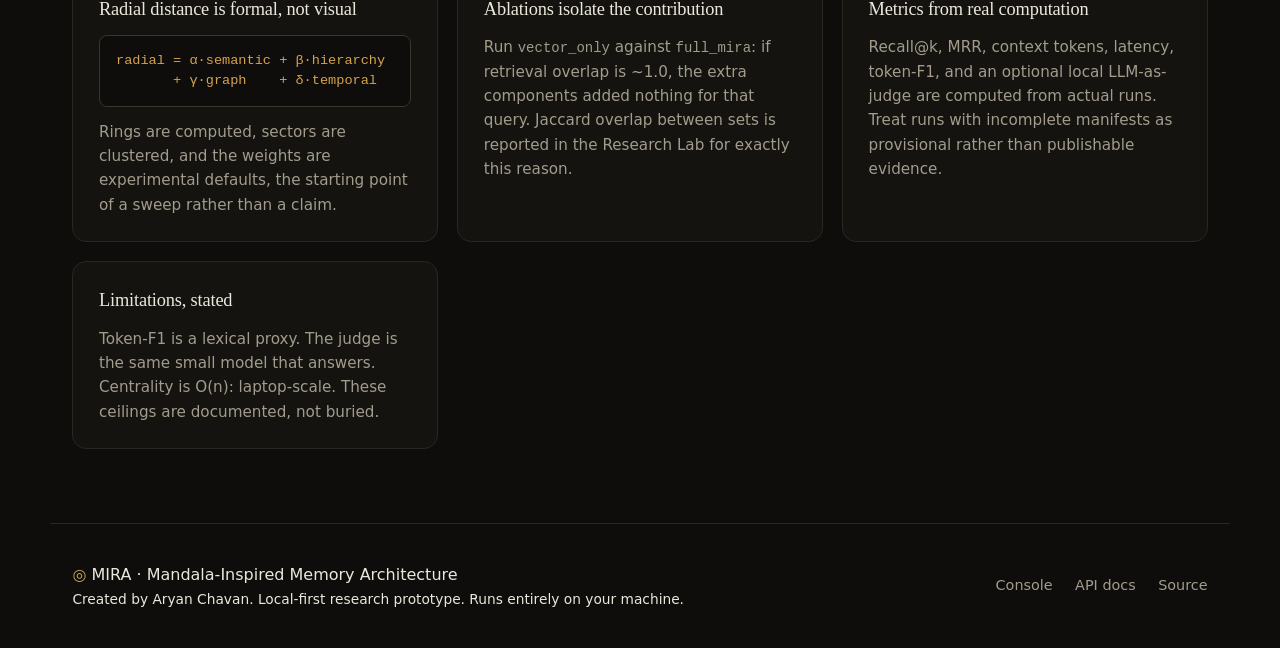
==== commit 4614ba45: "10x Indic evaluation, arXiv kit, SEO/Arynox branding, preprint PDF - Full-scale IndicQA (scripts/eva" ====
--- a/web/index.html
+++ b/web/index.html
@@ -3,7 +3,38 @@
 <head>
 <meta charset="UTF-8">
 <meta name="viewport" content="width=device-width, initial-scale=1.0">
-<title>MIRA · Mandala-Inspired Memory Architecture</title>
+<title>MIRA — Mandala-Inspired Memory for AI Retrieval | Arynox</title>
+<meta name="description" content="MIRA (Arynox) is a local-first memory architecture for AI: mandala-inspired radial topology — rings, sectors, and a formal radial distance — for retrieval, storing, and reasoning over your own documents. Measured on MuSiQue and HotpotQA with open, reproducible benchmarks. Runs entirely on your machine.">
+<meta name="keywords" content="mandala memory, RAG, retrieval augmented generation, memory architecture, radial topology, local-first AI, AI India, Arynox, multi-hop reasoning, knowledge retrieval, Indic AI, Hindi AI, Marathi AI">
+<meta name="author" content="Aryan Chavan (Arynox)">
+<meta name="robots" content="index, follow">
+<link rel="canonical" href="https://github.com/aryaanchavan1-commits/MIRA">
+<!-- Open Graph -->
+<meta property="og:type" content="website">
+<meta property="og:site_name" content="Arynox MIRA">
+<meta property="og:title" content="MIRA — Mandala-Inspired Memory for AI Retrieval">
+<meta property="og:description" content="Rings, sectors and a formal radial distance instead of flat vectors. Local-first memory for AI with reproducible MuSiQue + HotpotQA benchmarks and an Indic evaluation.">
+<meta property="og:url" content="https://github.com/aryaanchavan1-commits/MIRA">
+<!-- Twitter -->
+<meta name="twitter:card" content="summary_large_image">
+<meta name="twitter:title" content="MIRA — Mandala-Inspired Memory for AI Retrieval | Arynox">
+<meta name="twitter:description" content="Local-first, mandala-inspired memory architecture for AI retrieval. Two-dataset benchmarks, full ablation, Indic evaluation. Open and reproducible.">
+<!-- JSON-LD -->
+<script type="application/ld+json">
+{
+  "@context": "https://schema.org",
+  "@type": "SoftwareApplication",
+  "name": "MIRA",
+  "alternateName": "Arynox MIRA — Mandala Memory",
+  "applicationCategory": "ScientificResearchApplication",
+  "operatingSystem": "Windows, Linux, macOS",
+  "description": "Local-first mandala-inspired memory architecture for AI retrieval and reasoning: radial rings, semantic sectors, formal radial distance, spreading activation, 9-component ablatable scoring, and reproducible multi-hop benchmarks (MuSiQue, HotpotQA, IndicQA).",
+  "author": {"@type": "Person", "name": "Aryan Chavan", "alternateName": "Arynox"},
+  "codeRepository": "https://github.com/aryaanchavan1-commits/MIRA",
+  "license": "https://opensource.org/licenses/MIT",
+  "keywords": "mandala memory, RAG, retrieval augmented generation, local-first AI, Indic AI, multi-hop reasoning"
+}
+</script>
 <link rel="icon" type="image/svg+xml" href="/favicon.svg">
 <link rel="stylesheet" href="css/style.css">
 </head>
@@ -188,7 +219,7 @@
 <footer class="footer">
   <div>
     <span class="brand-mark">◎</span> MIRA · Mandala-Inspired Memory Architecture
-    <p class="small" data-i18n="footer.built">Created by Aryan Chavan. Local-first research prototype. Runs entirely on your machine.</p>
+    <p class="small" data-i18n="footer.built">Created by Aryan Chavan · <strong>Arynox</strong>. Local-first research prototype. Runs entirely on your machine.</p>
   </div>
   <div class="footer-links">
     <a href="/console.html" data-i18n="footer.console">Console</a>
--- a/web/css/style.css
+++ b/web/css/style.css
@@ -302,7 +302,7 @@
 .form-field > label, .form-field > span, .bench-form > label:not(.check) {
   color: var(--ink-dim); font-size: 0.8rem; font-weight: 600;
 }
-.chat-form input:not([type="checkbox"]), .chat-form select, .bench-form input:not([type="checkbox"]), .bench-form select,
+.bench-form input:not([type="checkbox"]), .bench-form select,
 .upload-form input {
   width: 100%; min-width: 0; background: var(--bg-2); border: 1px solid var(--line-2);
   color: var(--ink); border-radius: 10px; padding: 0.62rem 0.9rem;
@@ -330,6 +330,188 @@
 .bubble table { width: 100%; min-width: 34rem; border-collapse: collapse; font-size: 0.82rem; }
 .bubble th, .bubble td { text-align: left; padding: 0.3rem 0.5rem; border-bottom: 1px solid var(--line); }
 .bubble th { color: var(--ink-dim); font-weight: 500; }
+
+/* ============ CHAT (ChatGPT-style) ============ */
+.view.chat-view {
+  display: none; /* overridden below when active */
+}
+.view.chat-view.active {
+  display: flex; flex-direction: column;
+  height: 100vh; position: sticky; top: 0;
+  max-width: none; padding: 0;
+  /* span the whole main column edge-to-edge */
+  margin: -2.2rem -2.4rem 0; height: 100vh;
+}
+.chat-header {
+  display: flex; align-items: center; justify-content: space-between; gap: 1rem;
+  padding: 0.75rem 1.4rem; border-bottom: 1px solid var(--line);
+  background: color-mix(in srgb, var(--bg) 88%, transparent);
+  backdrop-filter: blur(10px);
+  flex: 0 0 auto;
+}
+.chat-header-controls { display: flex; gap: 0.8rem; align-items: center; flex-wrap: wrap; }
+.chat-control select {
+  background: var(--bg-2); color: var(--ink); border: 1px solid var(--line-2);
+  border-radius: 999px; padding: 0.34rem 0.85rem; font: inherit; font-size: 0.82rem;
+}
+.chat-control-check { display: inline-flex; gap: 0.45rem; align-items: center; color: var(--ink-dim); font-size: 0.85rem; min-height: 44px; }
+.chat-control-check input { width: 1rem; height: 1rem; }
+.chat-side-open {
+  background: none; border: 1px solid var(--line-2); color: var(--ink);
+  border-radius: 8px; min-width: 40px; min-height: 40px; font-size: 1.05rem; cursor: pointer;
+}
+
+.chat-thread {
+  flex: 1 1 auto; overflow-y: auto; overscroll-behavior: contain;
+  padding: 2rem 1.4rem 1.6rem; scroll-behavior: smooth;
+}
+.chat-thread > * { max-width: 760px; margin-left: auto; margin-right: auto; }
+
+.chat-msg { display: flex; gap: 0.9rem; margin-bottom: 1.6rem; animation: msg-in 0.28s ease; }
+@keyframes msg-in {
+  from { opacity: 0; transform: translateY(10px); }
+  to { opacity: 1; transform: none; }
+}
+.chat-avatar {
+  flex: 0 0 auto; width: 34px; height: 34px; border-radius: 10px;
+  display: flex; align-items: center; justify-content: center;
+  font-size: 0.68rem; font-weight: 700; letter-spacing: 0.04em;
+}
+.chat-avatar.user {
+  background: var(--bg-2); border: 1px solid var(--line-2); color: var(--ink-dim);
+}
+.chat-avatar.assistant {
+  background: linear-gradient(145deg, var(--gold), var(--gold-dim));
+  color: #171307; font-size: 1rem;
+}
+.chat-bubble {
+  min-width: 0; overflow-wrap: anywhere;
+  border-radius: 14px; padding: 0.95rem 1.15rem;
+  font-size: 0.96rem; line-height: 1.65;
+}
+.chat-bubble.user {
+  background: var(--bg-2); border: 1px solid var(--line-2); color: var(--ink);
+  border-top-left-radius: 4px;
+}
+.chat-bubble.assistant {
+  background: color-mix(in srgb, var(--bg-2) 62%, transparent);
+  border: 1px solid var(--line); border-top-left-radius: 4px;
+}
+.chat-bubble.assistant p { margin: 0 0 0.55rem; }
+.chat-bubble.assistant p:last-child { margin-bottom: 0; }
+.chat-bubble ul { margin: 0.4rem 0 0.6rem 1.1rem; }
+.chat-bubble code {
+  background: var(--bg); border: 1px solid var(--line-2); border-radius: 5px;
+  padding: 0.06rem 0.35rem; font-size: 0.85em; color: var(--gold);
+}
+.chat-meta {
+  display: flex; gap: 0.9rem; flex-wrap: wrap; margin-top: 0.75rem;
+  font-size: 0.75rem; color: var(--ink-dim);
+}
+.chat-mode {
+  border: 1px solid var(--line-2); border-radius: 999px; padding: 0.04rem 0.6rem;
+}
+.chat-mode.grounded { border-color: var(--gold-dim); color: var(--gold); }
+
+.chat-typing { display: inline-flex; gap: 5px; align-items: center; }
+.chat-typing i {
+  width: 7px; height: 7px; border-radius: 50%; background: var(--gold-dim);
+  animation: typing-bounce 1.2s infinite ease-in-out;
+}
+.chat-typing i:nth-child(2) { animation-delay: 0.15s; }
+.chat-typing i:nth-child(3) { animation-delay: 0.3s; }
+@keyframes typing-bounce {
+  0%, 60%, 100% { transform: translateY(0); opacity: 0.45; }
+  30% { transform: translateY(-5px); opacity: 1; }
+}
+
+.chat-welcome { text-align: center; padding: 9vh 1rem 0; }
+.chat-welcome-mark {
+  font-size: 2.6rem; color: var(--gold);
+  filter: drop-shadow(0 0 22px rgba(212,162,78,0.35));
+  margin-bottom: 0.8rem;
+}
+.chat-welcome h2 { font-size: 1.8rem; margin-bottom: 0.5rem; }
+.chat-welcome .muted { max-width: 460px; margin: 0 auto 1.8rem; }
+.chat-suggest { display: grid; gap: 0.6rem; max-width: 520px; margin: 0 auto; }
+.chat-suggest-btn {
+  background: var(--bg-2); border: 1px solid var(--line-2); color: var(--ink-dim);
+  border-radius: 12px; padding: 0.7rem 1rem; font: inherit; font-size: 0.9rem;
+  cursor: pointer; transition: all 0.18s ease;
+}
+.chat-suggest-btn:hover { border-color: var(--gold-dim); color: var(--gold); transform: translateY(-1px); }
+
+.chat-composer-wrap {
+  flex: 0 0 auto; padding: 0.8rem 1.4rem 1rem;
+  background: linear-gradient(180deg, transparent, var(--bg) 38%);
+}
+.chat-composer-wrap > * { max-width: 760px; margin-left: auto; margin-right: auto; }
+.chat-composer {
+  display: flex; align-items: flex-end; gap: 0.5rem;
+  background: var(--bg-2); border: 1px solid var(--line-2); border-radius: 18px;
+  padding: 0.55rem 0.6rem; transition: border-color 0.2s ease, box-shadow 0.2s ease;
+}
+.chat-composer:focus-within {
+  border-color: var(--gold-dim);
+  box-shadow: 0 0 0 3px rgba(212,162,78,0.12);
+}
+.chat-composer textarea {
+  flex: 1 1 auto; min-width: 0; resize: none; border: 0; outline: 0;
+  background: transparent; color: var(--ink); font: inherit; font-size: 0.98rem;
+  line-height: 1.55; padding: 0.45rem 0.2rem; max-height: 180px;
+}
+.chat-send {
+  flex: 0 0 auto; width: 40px; height: 40px; border-radius: 12px; border: 0;
+  background: var(--gold); color: #171307; cursor: pointer;
+  display: flex; align-items: center; justify-content: center;
+  transition: all 0.18s ease;
+}
+.chat-send:hover { transform: translateY(-1px); background: #dfb15b; }
+.chat-send:disabled { opacity: 0.4; cursor: wait; transform: none; }
+.chat-disclaimer { text-align: center; margin-top: 0.5rem; font-size: 0.74rem; }
+
+.chat-sessions-wrap { margin-top: 1.1rem; min-height: 0; flex: 0 1 auto; overflow-y: auto; }
+.side-label {
+  font-size: 0.7rem; text-transform: uppercase; letter-spacing: 0.12em;
+  color: var(--ink-dim); padding: 0 0.6rem; margin-bottom: 0.4rem;
+}
+.chat-sessions { display: flex; flex-direction: column; gap: 2px; }
+.chat-session { display: flex; align-items: stretch; border-radius: 8px; }
+.chat-session.active { background: var(--bg); outline: 1px solid var(--line-2); }
+.chat-session-open {
+  flex: 1 1 auto; min-width: 0; text-align: left; background: none; border: 0;
+  color: var(--ink-dim); font: inherit; font-size: 0.86rem;
+  padding: 0.5rem 0.6rem; cursor: pointer; overflow: hidden; text-overflow: ellipsis; white-space: nowrap;
+}
+.chat-session-open:hover { color: var(--ink); }
+.chat-session.active .chat-session-open { color: var(--gold); }
+.chat-session-del {
+  flex: 0 0 auto; background: none; border: 0; color: var(--ink-dim);
+  cursor: pointer; font-size: 0.95rem; padding: 0 0.55rem; opacity: 0;
+  transition: opacity 0.15s ease;
+}
+.chat-session:hover .chat-session-del { opacity: 1; }
+.chat-session-del:hover { color: var(--warn); }
+.chat-new-btn {
+  width: 100%; min-height: 42px; margin: 0.4rem 0 1rem; padding: 0.5rem 0.8rem;
+  background: var(--bg); border: 1px solid var(--gold-dim); border-radius: 10px;
+  color: var(--gold); font: inherit; font-size: 0.9rem; cursor: pointer;
+  transition: all 0.18s ease;
+}
+.chat-new-btn:hover { background: var(--gold); color: #171307; }
+.side-collapse {
+  margin-top: 0.8rem; width: 100%; min-height: 36px; background: none;
+  border: 1px solid var(--line-2); border-radius: 8px; color: var(--ink-dim);
+  cursor: pointer; font-size: 0.95rem;
+}
+.side-collapse:hover { color: var(--gold); border-color: var(--gold-dim); }
+.side.collapsed { width: 64px; padding-inline: 0.6rem; }
+.side.collapsed .brand-text, .side.collapsed .side-nav button,
+.side.collapsed .chat-sessions-wrap, .side.collapsed .side-status,
+.side.collapsed .chat-new-btn, .side.collapsed .side-extra .lang-mount { display: none; }
+.side.collapsed .side-collapse { transform: rotate(180deg); }
+
+.legacy-bubble { display: none; }
 
 .mandala-wrap { display: flex; align-items: stretch; gap: 1.2rem; flex-wrap: wrap; min-width: 0; max-width: 100%; }
 #mandala-canvas {
@@ -425,3 +607,12 @@
   .affect-metrics > div:nth-child(odd) { border-left: 0; }
   .affect-metrics > div:nth-child(n + 3) { border-top: 1px solid var(--line); }
 }
+
+/* ---------- chat responsive ---------- */
+@media (max-width: 900px) {
+  .view.chat-view.active { margin: 0; height: calc(100vh - 58px); }
+  .side.collapsed { width: 100%; min-width: 0; height: auto; position: static;
+    flex-direction: row; align-items: center; gap: 1rem; padding: 0.8rem 1rem; }
+  .side.collapsed .side-collapse { display: none; }
+  .side.collapsed .chat-new-btn { display: block; width: auto; margin: 0; }
+}
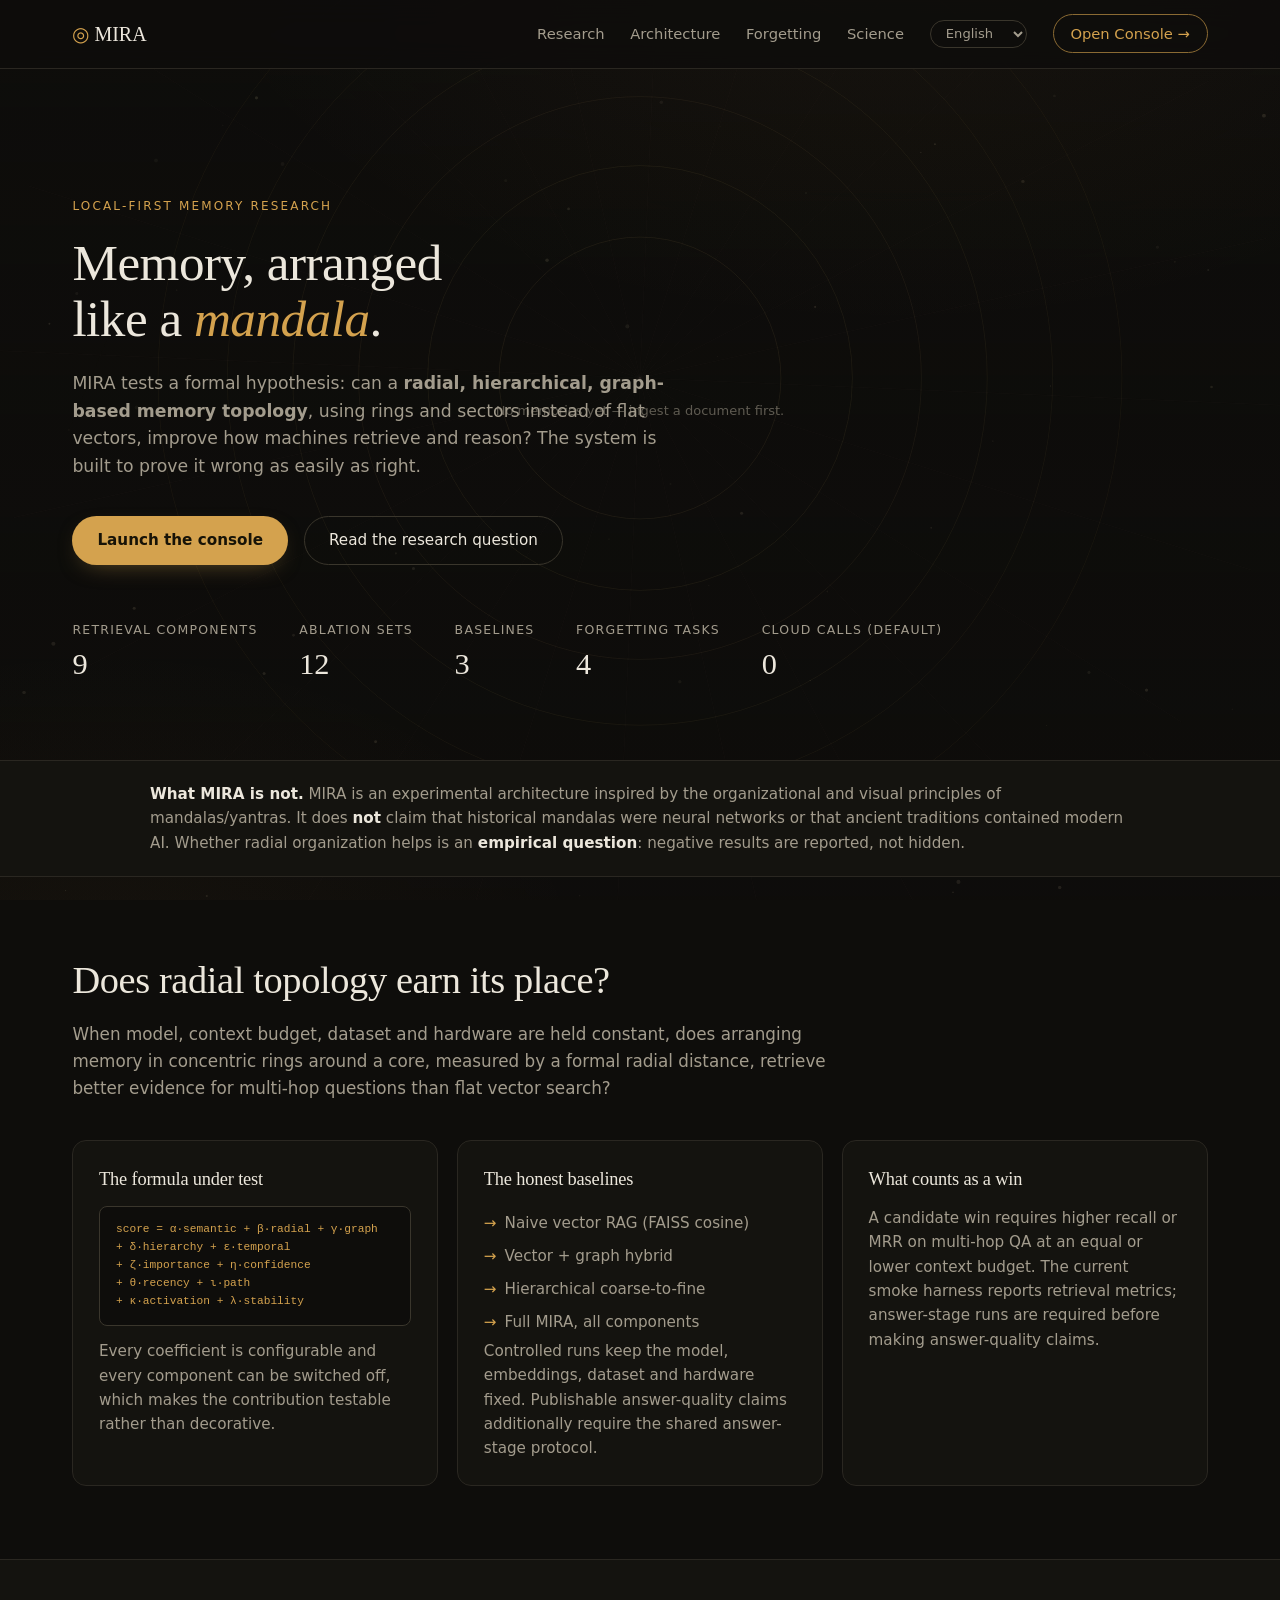
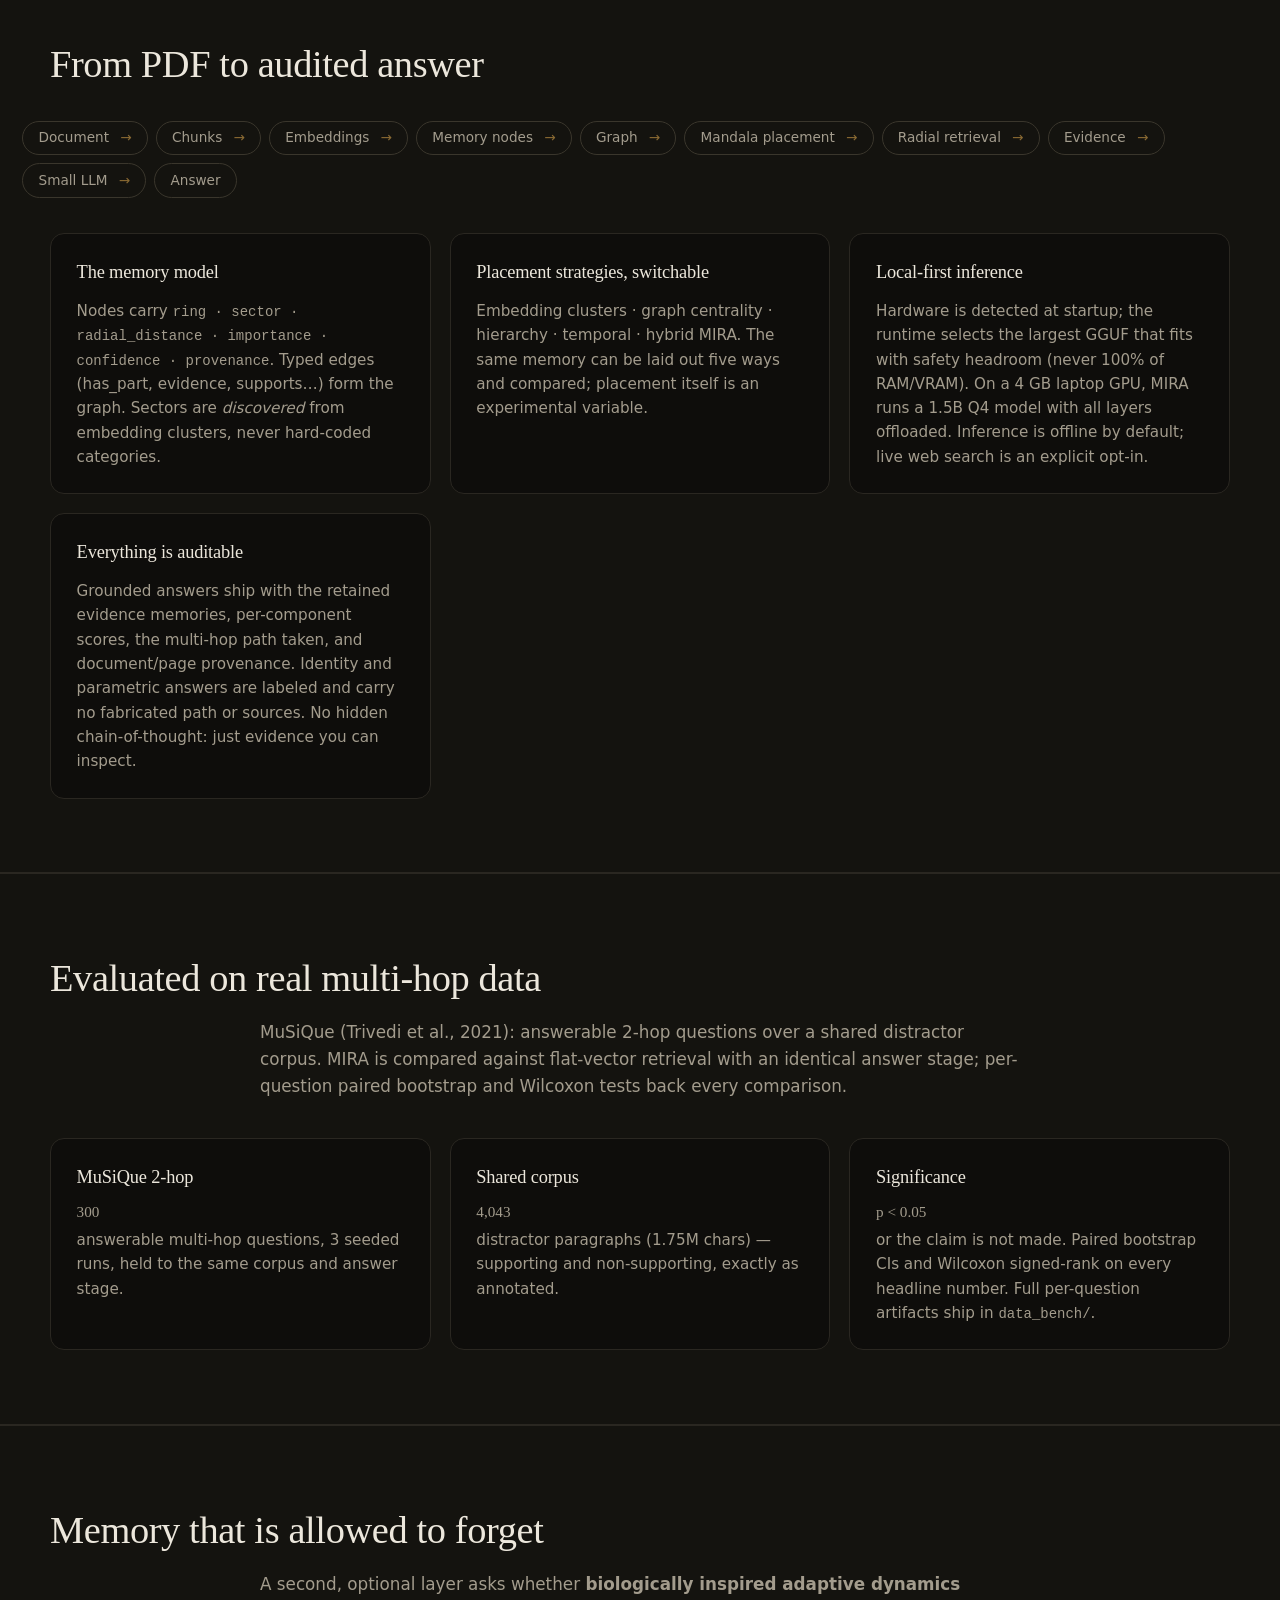
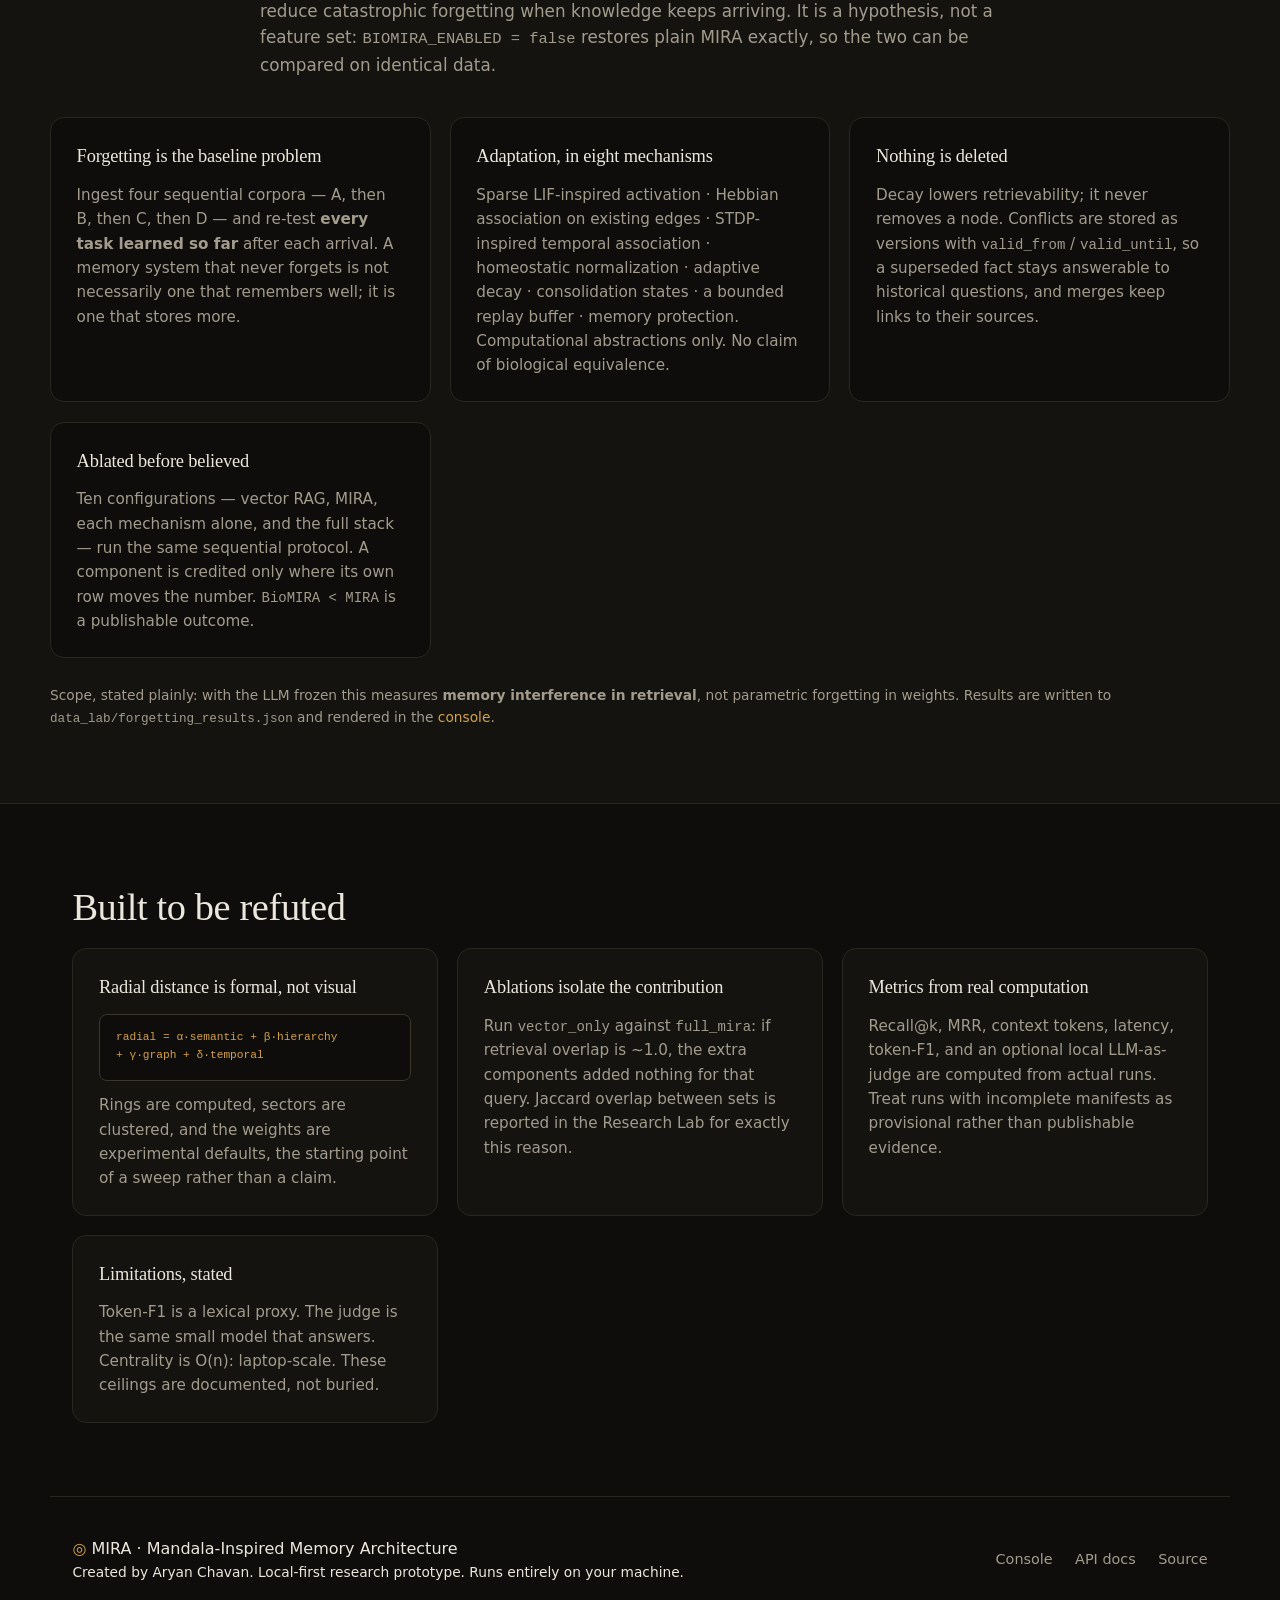
==== commit d31ec463: "BioMIRA adaptive memory layer + catastrophic forgetting lab (negative result) Adds an optional, swit" ====
--- a/web/index.html
+++ b/web/index.html
@@ -47,6 +47,7 @@
     <div class="nav-links">
       <a href="#research" data-i18n="nav.research">Research</a>
       <a href="#architecture" data-i18n="nav.architecture">Architecture</a>
+      <a href="#forgetting" data-i18n="nav.forgetting">Forgetting</a>
       <a href="#science" data-i18n="nav.science">Science</a>
       <span class="lang-mount"></span>
       <a class="nav-cta" href="/console.html" data-i18n="nav.console">Open Console →</a>
@@ -72,6 +73,7 @@
       <div><dt data-i18n="hero.stats.components">Retrieval components</dt><dd>9</dd></div>
       <div><dt data-i18n="hero.stats.ablations">Ablation sets</dt><dd>12</dd></div>
       <div><dt data-i18n="hero.stats.baselines">Baselines</dt><dd>3</dd></div>
+      <div><dt>Forgetting tasks</dt><dd>4</dd></div>
       <div><dt data-i18n="hero.stats.cloud">Cloud calls (default)</dt><dd>0</dd></div>
     </dl>
   </div>
@@ -95,10 +97,11 @@
   <div class="grid-3">
     <article class="card">
       <h3>The formula under test</h3>
-      <pre class="formula">score = α·semantic + β·structural
-      + γ·radial   + δ·graph
-      + ε·importance + ζ·confidence
-      + η·recency  + θ·path + ι·activation</pre>
+      <pre class="formula">score = α·semantic + β·radial + γ·graph
++ δ·hierarchy + ε·temporal
++ ζ·importance + η·confidence
++ θ·recency + ι·path
++ κ·activation + λ·stability</pre>
       <p class="small">Every coefficient is configurable and every component can be switched
       off, which makes the contribution testable rather than decorative.</p>
     </article>
@@ -183,6 +186,46 @@
   </div>
 </section>
 
+<!-- ============ BIOMIRA ============ -->
+<section class="section section-alt" id="forgetting">
+  <h2 data-i18n="forgetting.h2">Memory that is allowed to forget</h2>
+  <p class="lede">A second, optional layer asks whether <strong>biologically inspired adaptive
+    dynamics</strong> reduce catastrophic forgetting when knowledge keeps arriving. It is a
+    hypothesis, not a feature set: <code>BIOMIRA_ENABLED = false</code> restores plain MIRA exactly,
+    so the two can be compared on identical data.</p>
+  <div class="grid-2">
+    <div class="card">
+      <h3>Forgetting is the baseline problem</h3>
+      <p>Ingest four sequential corpora — A, then B, then C, then D — and re-test
+      <strong>every task learned so far</strong> after each arrival. A memory system that never
+      forgets is not necessarily one that remembers well; it is one that stores more.</p>
+    </div>
+    <div class="card">
+      <h3>Adaptation, in eight mechanisms</h3>
+      <p class="small">Sparse LIF-inspired activation · Hebbian association on existing edges ·
+      STDP-inspired temporal association · homeostatic normalization · adaptive decay ·
+      consolidation states · a bounded replay buffer · memory protection.</p>
+      <p class="small muted">Computational abstractions only. No claim of biological equivalence.</p>
+    </div>
+    <div class="card">
+      <h3>Nothing is deleted</h3>
+      <p class="small">Decay lowers retrievability; it never removes a node. Conflicts are stored as
+      versions with <code>valid_from</code> / <code>valid_until</code>, so a superseded fact stays
+      answerable to historical questions, and merges keep links to their sources.</p>
+    </div>
+    <div class="card">
+      <h3>Ablated before believed</h3>
+      <p class="small">Ten configurations — vector RAG, MIRA, each mechanism alone, and the full
+      stack — run the same sequential protocol. A component is credited only where its own row
+      moves the number. <code>BioMIRA &lt; MIRA</code> is a publishable outcome.</p>
+    </div>
+  </div>
+  <p class="small muted" style="margin-top:1.6rem">Scope, stated plainly: with the LLM frozen this
+    measures <strong>memory interference in retrieval</strong>, not parametric forgetting in weights.
+    Results are written to <code>data_lab/forgetting_results.json</code> and rendered in the
+    <a href="/console.html">console</a>.</p>
+</section>
+
 <!-- ============ SCIENCE ============ -->
 <section class="section" id="science">
   <h2 data-i18n="science.h2">Built to be refuted</h2>
@@ -190,7 +233,7 @@
     <div class="card">
       <h3>Radial distance is formal, not visual</h3>
       <pre class="formula">radial = α·semantic + β·hierarchy
-       + γ·graph    + δ·temporal</pre>
++ γ·graph + δ·temporal</pre>
       <p class="small">Rings are computed, sectors are clustered, and the weights are
       experimental defaults, the starting point of a sweep rather than a claim.</p>
     </div>
--- a/web/css/style.css
+++ b/web/css/style.css
@@ -202,7 +202,7 @@
 .formula {
   background: var(--bg); border: 1px solid var(--line-2); border-radius: 8px;
   color: var(--gold); padding: 0.9rem 1rem; margin-bottom: 0.8rem;
-  font-size: 0.85rem; line-height: 1.5; overflow-x: auto;
+  font-size: 0.7rem; line-height: 1.6; overflow-x: auto;
 }
 .ticks { list-style: none; }
 .ticks li { padding: 0.28rem 0 0.28rem 1.3rem; position: relative; color: var(--ink-dim); font-size: 0.95rem; }
@@ -412,6 +412,11 @@
   border: 1px solid var(--line-2); border-radius: 999px; padding: 0.04rem 0.6rem;
 }
 .chat-mode.grounded { border-color: var(--gold-dim); color: var(--gold); }
+.chat-saved {
+  border: 1px solid var(--gold-dim); border-radius: 999px; padding: 0.04rem 0.6rem;
+  color: var(--gold); background: rgba(212,162,78,0.08);
+}
+.chat-remember span { color: var(--gold); }
 
 .chat-typing { display: inline-flex; gap: 5px; align-items: center; }
 .chat-typing i {
@@ -616,3 +621,46 @@
   .side.collapsed .side-collapse { display: none; }
   .side.collapsed .chat-new-btn { display: block; width: auto; margin: 0; }
 }
+
+/* ---------- BioMIRA: consolidation state + forgetting lab ---------- */
+.badge {
+  display: inline-block; padding: 0.12rem 0.5rem; border-radius: 999px;
+  border: 1px solid var(--line-2); color: var(--ink-dim);
+  font-size: 0.72rem; letter-spacing: 0.06em; text-transform: uppercase; white-space: nowrap;
+}
+/* state ladder reads left→right as it firms up; colour carries that meaning */
+.badge-bio-new { color: var(--ink-dim); }
+.badge-bio-candidate { color: var(--gold); border-color: var(--gold-dim); }
+.badge-bio-stable { color: var(--ink); border-color: var(--line-2); background: var(--bg-2); }
+.badge-bio-consolidated { color: var(--bg); background: var(--gold); border-color: var(--gold); }
+
+.bio-hist-row { display: flex; align-items: center; gap: 0.7rem; padding: 0.28rem 0; }
+.bio-hist-row > .small:last-child { min-width: 3.2rem; text-align: right; font-family: var(--mono); }
+.bio-hist-bar {
+  flex: 1 1 auto; min-width: 0; height: 0.5rem; border-radius: 999px;
+  background: var(--bg); border: 1px solid var(--line); overflow: hidden;
+}
+.bio-hist-bar > span {
+  display: block; height: 100%; border-radius: 999px;
+  background: linear-gradient(90deg, var(--gold-dim), var(--gold));
+}
+
+.linkish {
+  background: none; border: 0; padding: 0; font: inherit; color: var(--ink);
+  cursor: pointer; text-align: left; text-decoration: underline;
+  text-decoration-color: var(--line-2); text-underline-offset: 3px;
+}
+.linkish:hover, .linkish:focus-visible { color: var(--gold); text-decoration-color: var(--gold-dim); }
+
+.chart { width: 100%; height: auto; display: block; }
+.chart-grid { stroke: var(--line); stroke-width: 1; }
+.chart-label { fill: var(--ink-dim); font-family: var(--mono); font-size: 11px; }
+.chart + .legend { margin-top: 0.7rem; }
+.legend { display: flex; flex-wrap: wrap; gap: 0.35rem 1rem; font-size: 0.82rem; color: var(--ink-dim); }
+.legend > span { display: inline-flex; align-items: center; gap: 0.4rem; }
+.legend .dot { width: 0.55rem; height: 0.55rem; border-radius: 999px; }
+
+@media (max-width: 520px) {
+  .bio-hist-row { gap: 0.45rem; }
+  .chart-label { font-size: 13px; }
+}
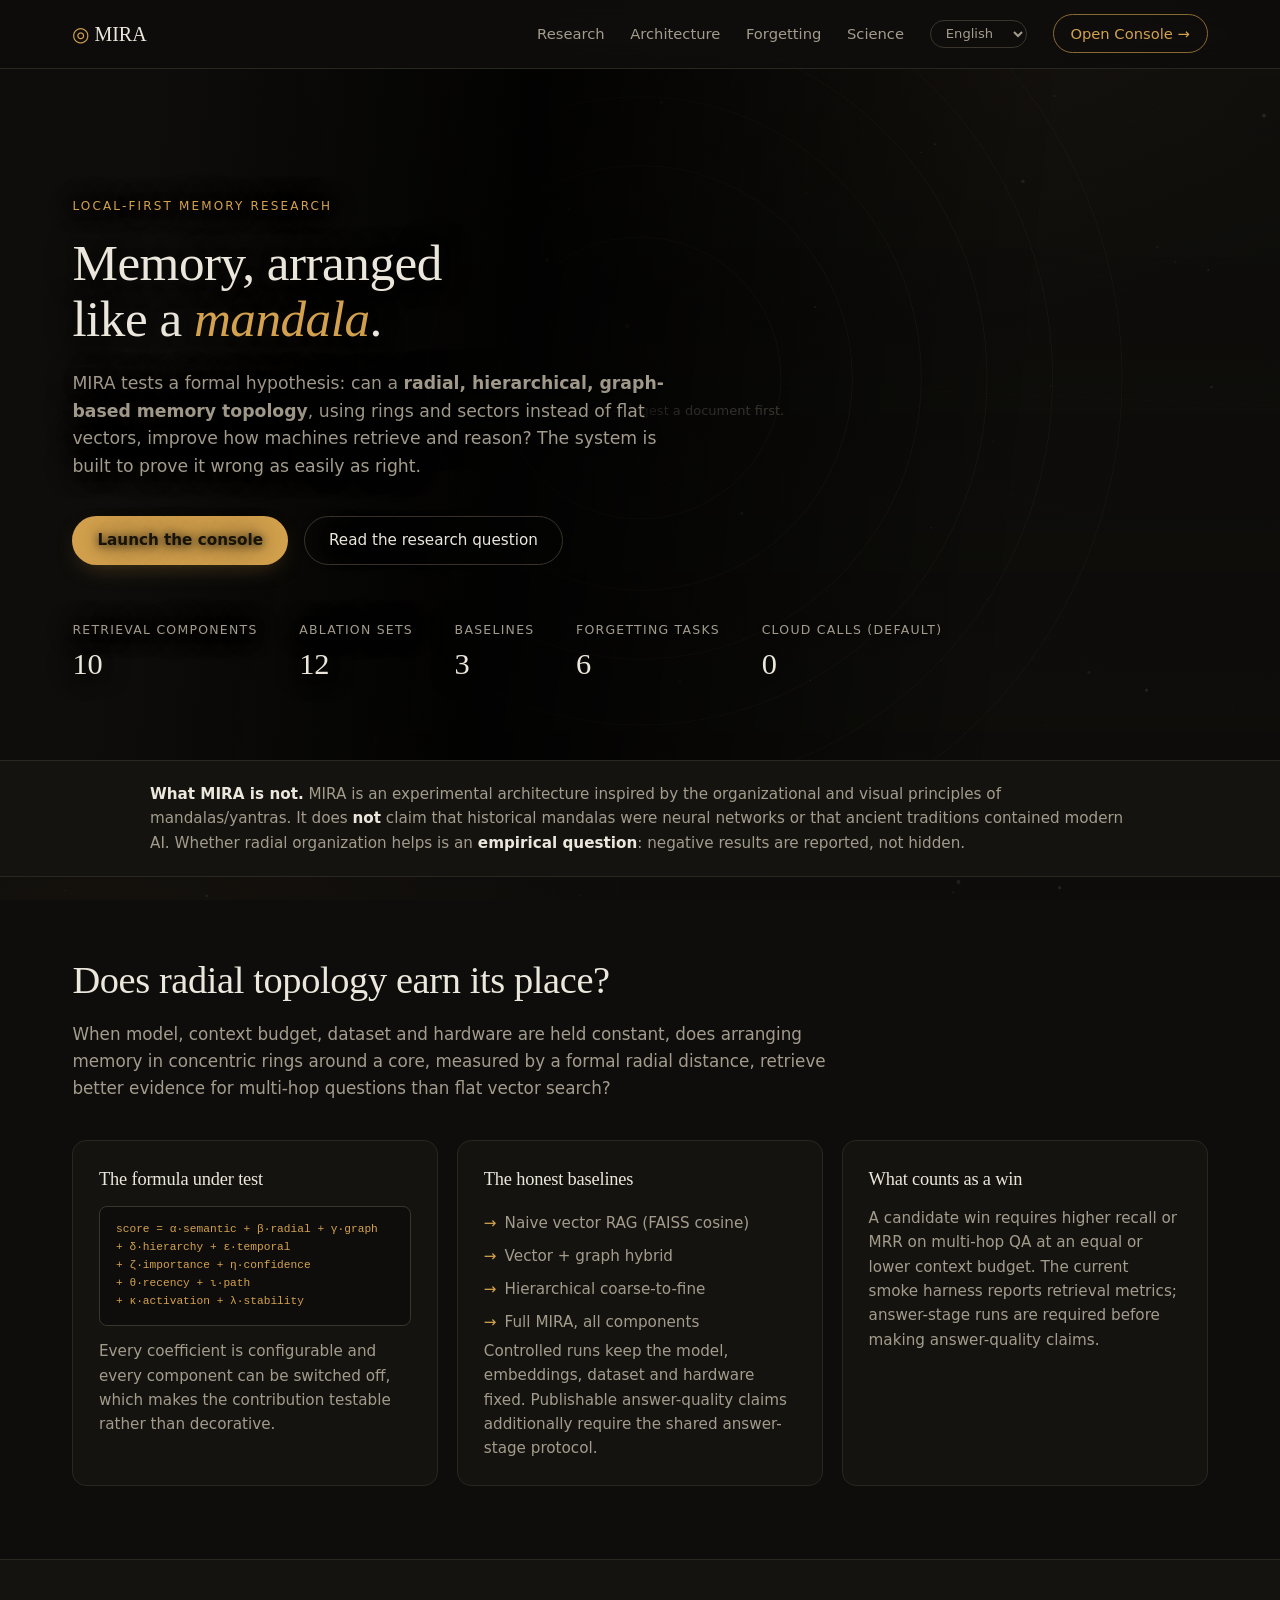
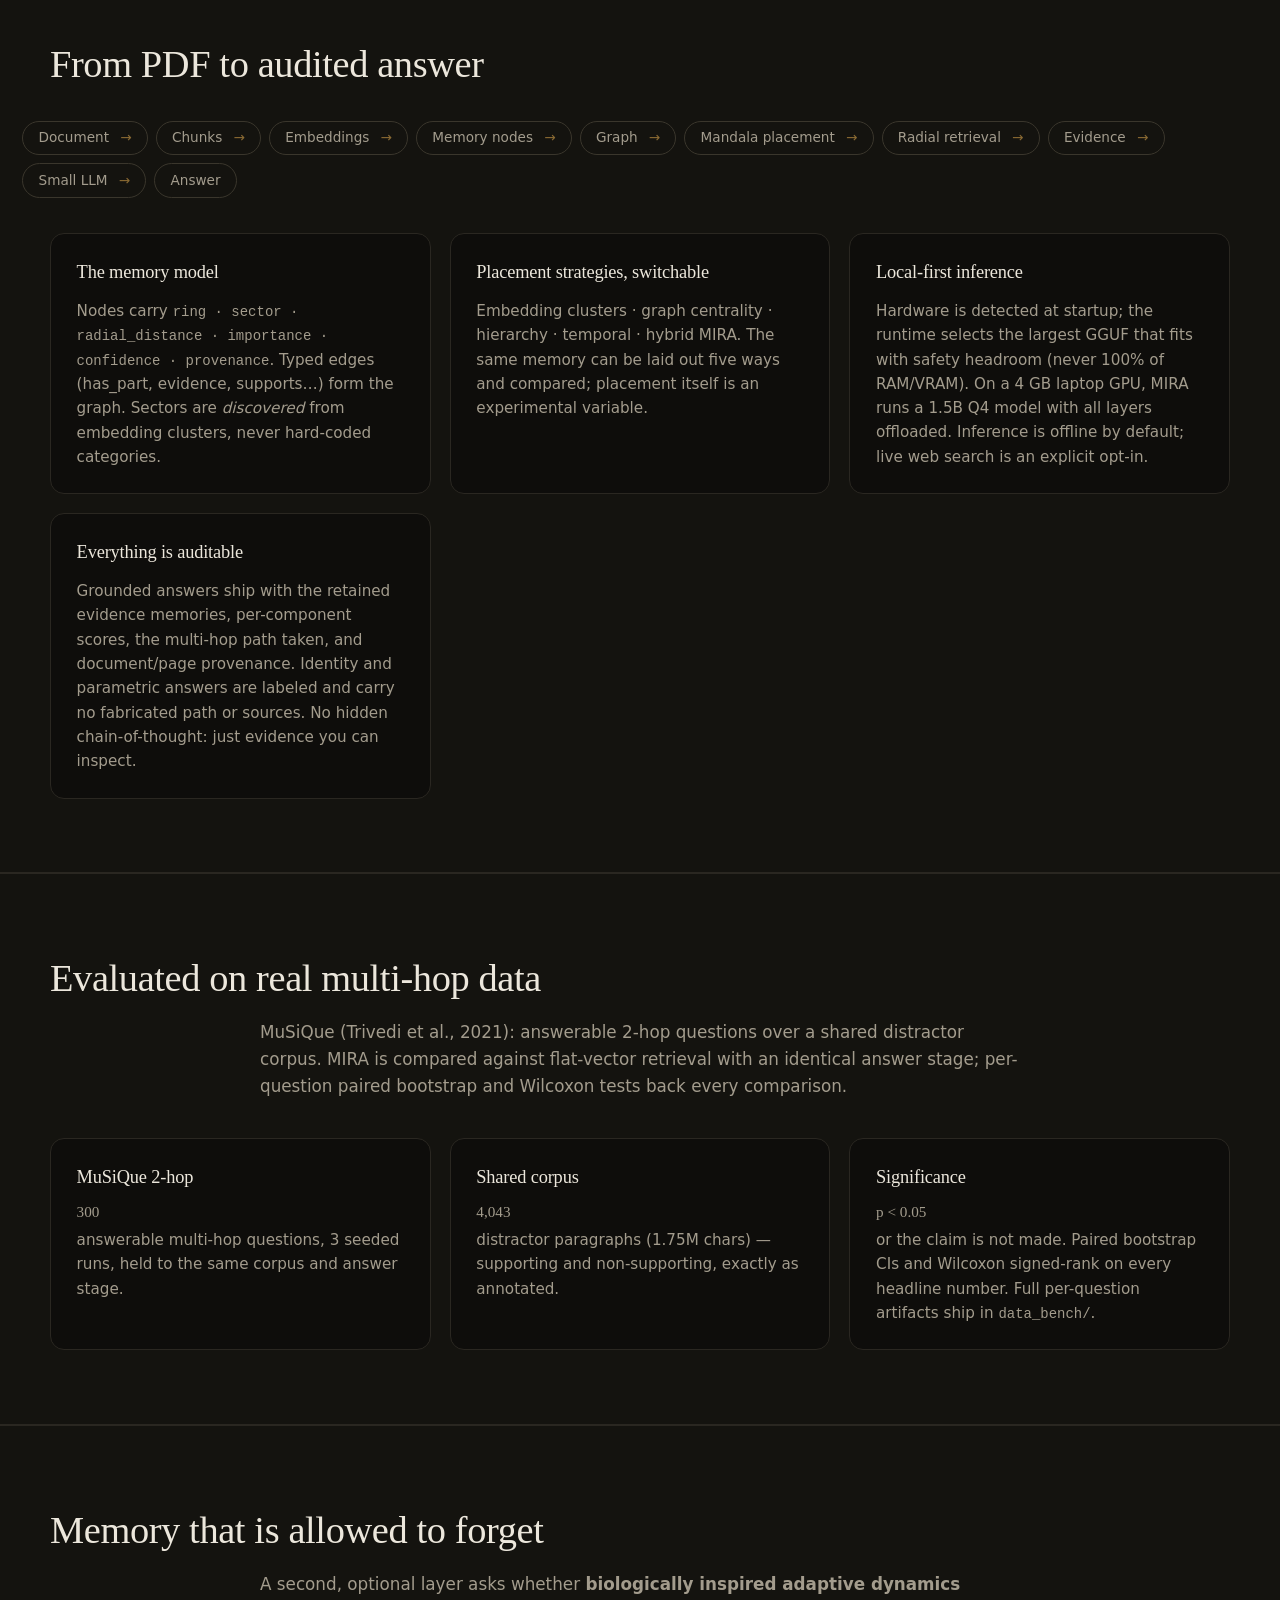
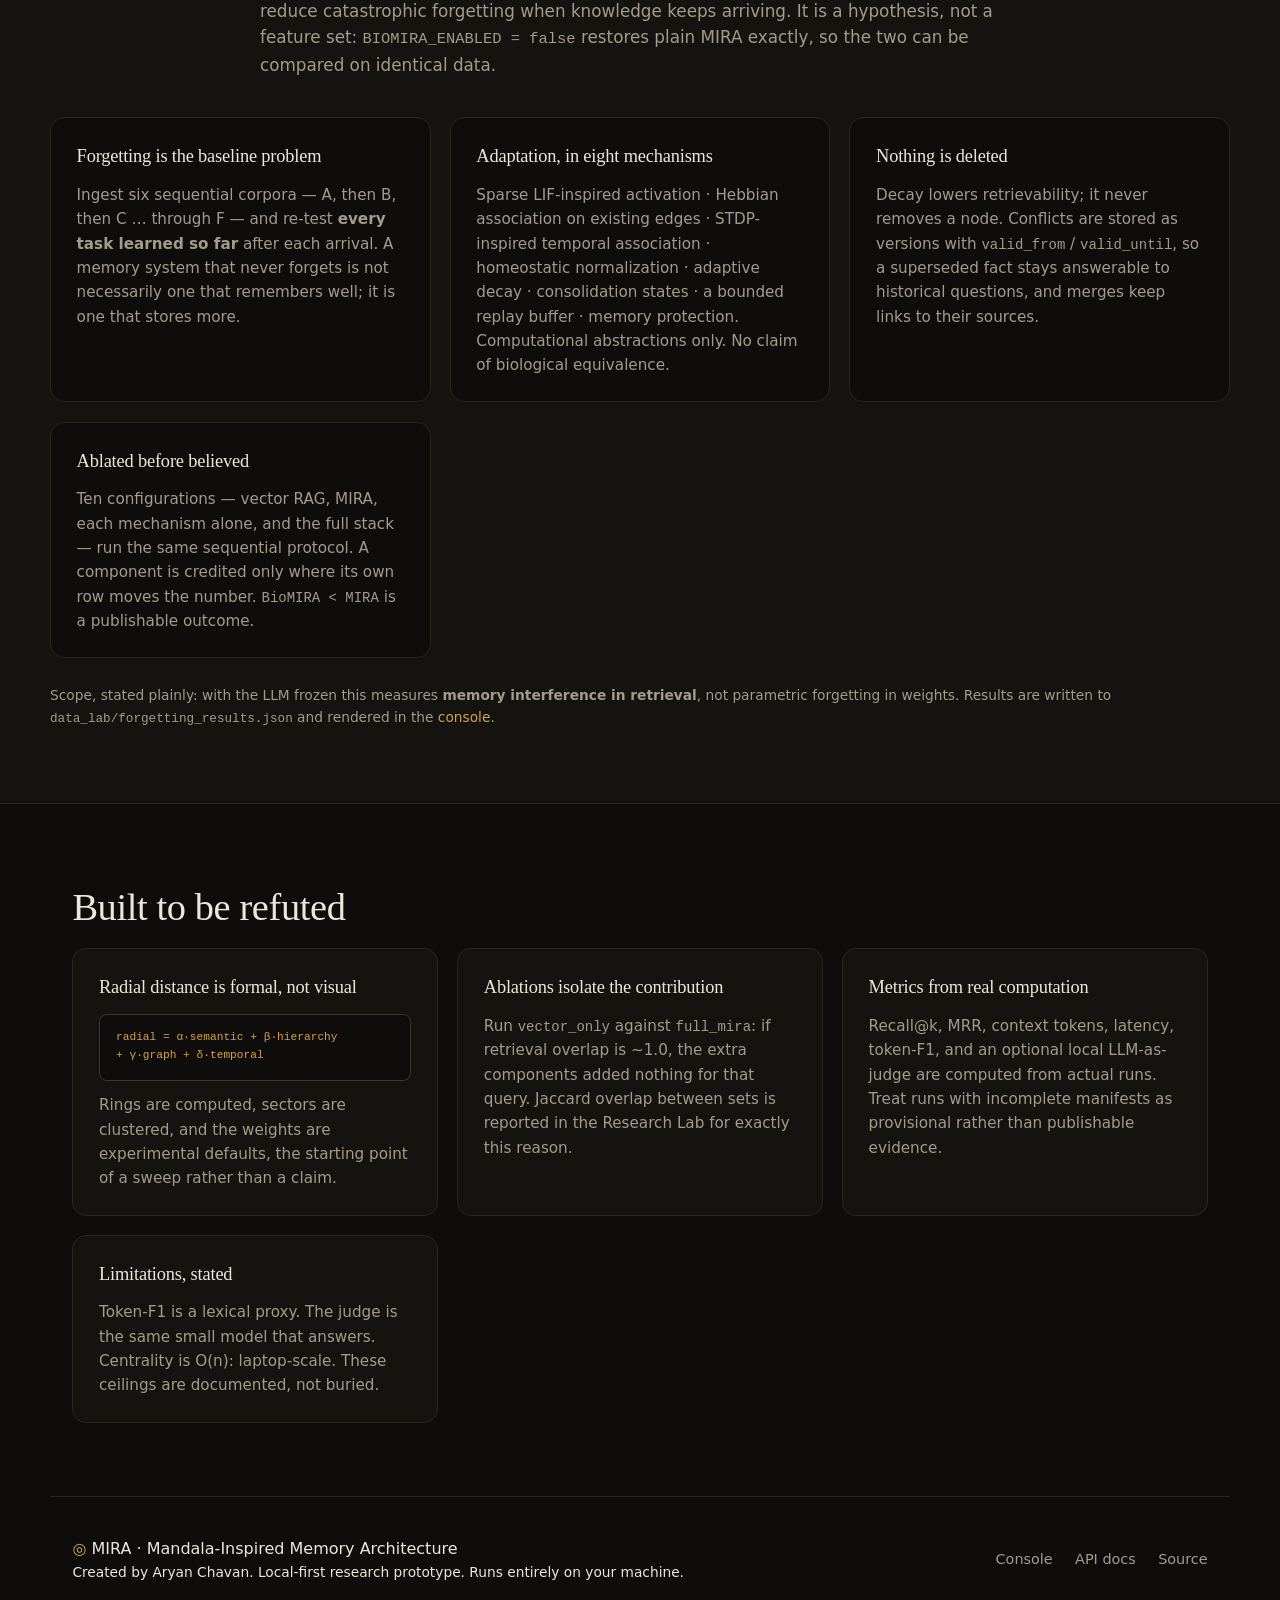
==== commit 5e2b65fc: "Longer forgetting sequence, answer-quality metric, and a typeset preprint The four-task lab could no" ====
--- a/web/index.html
+++ b/web/index.html
@@ -70,10 +70,10 @@
       <a class="btn btn-ghost" href="#research" data-i18n="hero.cta2">Read the research question</a>
     </div>
     <dl class="hero-stats">
-      <div><dt data-i18n="hero.stats.components">Retrieval components</dt><dd>9</dd></div>
+      <div><dt data-i18n="hero.stats.components">Retrieval components</dt><dd>10</dd></div>
       <div><dt data-i18n="hero.stats.ablations">Ablation sets</dt><dd>12</dd></div>
       <div><dt data-i18n="hero.stats.baselines">Baselines</dt><dd>3</dd></div>
-      <div><dt>Forgetting tasks</dt><dd>4</dd></div>
+      <div><dt>Forgetting tasks</dt><dd>6</dd></div>
       <div><dt data-i18n="hero.stats.cloud">Cloud calls (default)</dt><dd>0</dd></div>
     </dl>
   </div>
@@ -196,7 +196,7 @@
   <div class="grid-2">
     <div class="card">
       <h3>Forgetting is the baseline problem</h3>
-      <p>Ingest four sequential corpora — A, then B, then C, then D — and re-test
+      <p>Ingest six sequential corpora — A, then B, then C … through F — and re-test
       <strong>every task learned so far</strong> after each arrival. A memory system that never
       forgets is not necessarily one that remembers well; it is one that stores more.</p>
     </div>
--- a/web/css/style.css
+++ b/web/css/style.css
@@ -139,6 +139,17 @@
   position: relative; max-width: 1180px; margin: 0 auto;
   padding: clamp(4rem, 10vw, 8rem) 1.4rem 4.5rem;
 }
+/* the mandala canvas sits under the copy; without a scrim the body text and the
+   node labels collide and both stop being readable */
+.hero::after {
+  content: ""; position: absolute; inset: 0; z-index: 1; pointer-events: none;
+  background: linear-gradient(96deg, var(--bg) 12%, rgba(0, 0, 0, 0.82) 40%,
+    rgba(0, 0, 0, 0.45) 58%, transparent 78%);
+}
+.hero-inner { z-index: 2; }
+.hero-eyebrow, .hero h1, .hero-sub, .hero-actions, .hero-stats {
+  text-shadow: 0 1px 10px var(--bg), 0 0 28px rgba(0, 0, 0, 0.85);
+}
 .hero-eyebrow {
   color: var(--gold); text-transform: uppercase; letter-spacing: 0.18em;
   font-size: 0.75rem; margin-bottom: 1.2rem;
@@ -260,6 +271,10 @@
   display: grid; grid-template-columns: repeat(auto-fit, minmax(min(150px, 100%), 1fr));
   gap: 0.9rem; margin-bottom: 1.2rem;
 }
+/* 8 dynamics counters: auto-fit leaves an orphan row of 2 at desktop widths,
+   which reads as a broken layout. Pin to 4 so the grid is two even rows. */
+.stat-grid-4 { grid-template-columns: repeat(4, minmax(0, 1fr)); }
+@media (max-width: 900px) { .stat-grid-4 { grid-template-columns: repeat(2, minmax(0, 1fr)); } }
 .stat-grid .stat {
   background: var(--bg-2); border: 1px solid var(--line); border-radius: 12px;
   padding: 0.9rem 1.1rem;
@@ -313,6 +328,10 @@
 .field-error { min-height: 1.05em; color: var(--warn); font-size: 0.78rem; }
 .check { display: inline-flex; align-items: center; gap: 0.45rem; min-height: 44px; }
 .check input { width: 1rem; height: 1rem; }
+/* native checkboxes render as white blocks on this dark surface */
+input[type="checkbox"], input[type="radio"] { accent-color: var(--gold); }
+/* a full-width white box is not a number field */
+input[type="number"] { max-width: 7.5rem; }
 .chat-out { display: flex; flex-direction: column; gap: 1rem; min-width: 0; }
 .bubble {
   min-width: 0; overflow-wrap: anywhere;
@@ -562,9 +581,14 @@
 
 .lab-table, .bench-table { width: 100%; min-width: 34rem; border-collapse: collapse; font-size: 0.86rem; }
 .lab-table th, .lab-table td, .bench-table th, .bench-table td {
-  text-align: left; padding: 0.45rem 0.6rem; border-bottom: 1px solid var(--line);
+  text-align: left; padding: 0.45rem 0.45rem; border-bottom: 1px solid var(--line);
 }
 .lab-table th, .bench-table th { color: var(--ink-dim); font-weight: 500; }
+/* numbers and headers must never break mid-token ("0.48/7", "Stabilit/y");
+   the wrap scrolls, the digits stay readable */
+.lab-table th, .lab-table td, .bench-table th, .bench-table td { white-space: nowrap; }
+/* a <caption> is as wide as its table, so on a narrow screen it clips instead of
+   wrapping; the tables carry their own description <p> + aria-describedby instead */
 .jaccard { font-family: var(--mono); font-size: 0.78rem; color: var(--gold); }
 
 @media (prefers-reduced-motion: no-preference) {
@@ -655,6 +679,8 @@
 .chart { width: 100%; height: auto; display: block; }
 .chart-grid { stroke: var(--line); stroke-width: 1; }
 .chart-label { fill: var(--ink-dim); font-family: var(--mono); font-size: 11px; }
+.chart-axis { fill: var(--ink-dim); font-family: var(--mono); font-size: 11px; }
+.subhead { margin: 1.4rem 0 0.2rem; font-size: 0.95rem; color: var(--ink); }
 .chart + .legend { margin-top: 0.7rem; }
 .legend { display: flex; flex-wrap: wrap; gap: 0.35rem 1rem; font-size: 0.82rem; color: var(--ink-dim); }
 .legend > span { display: inline-flex; align-items: center; gap: 0.4rem; }
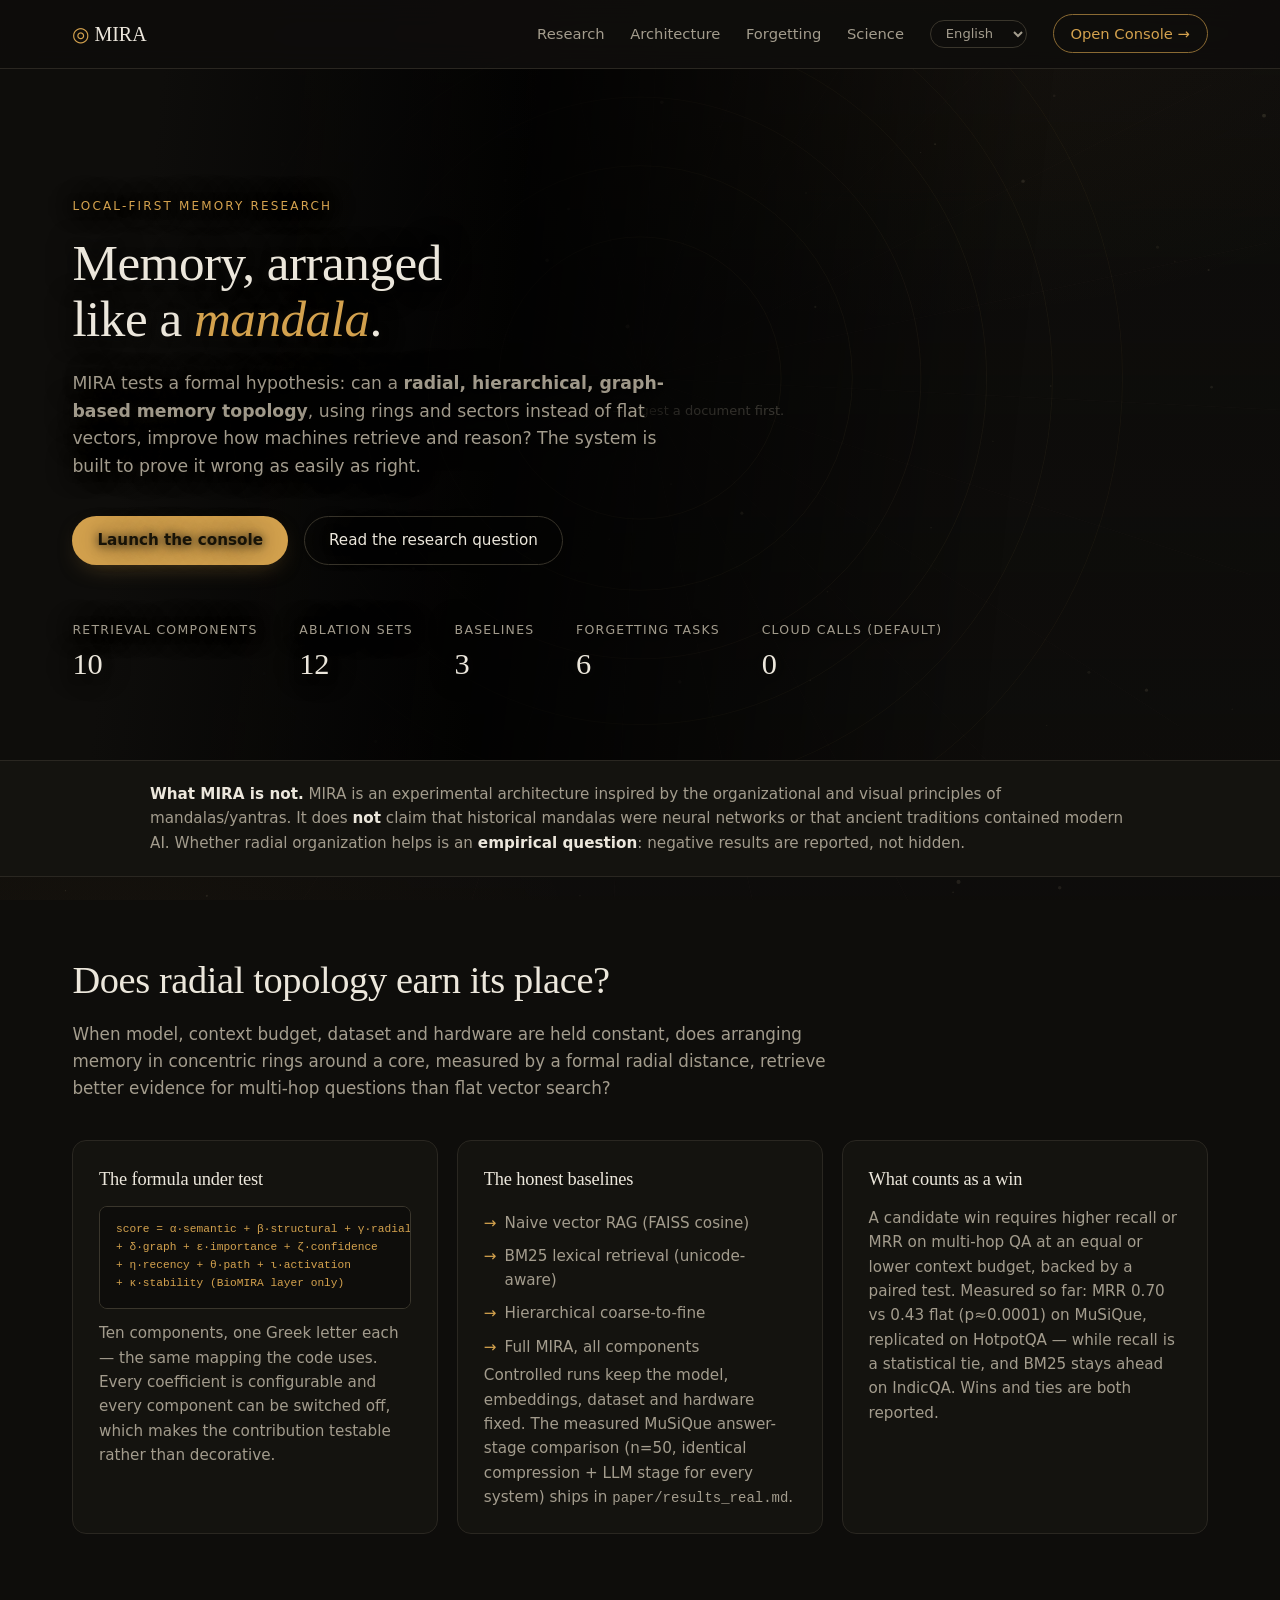
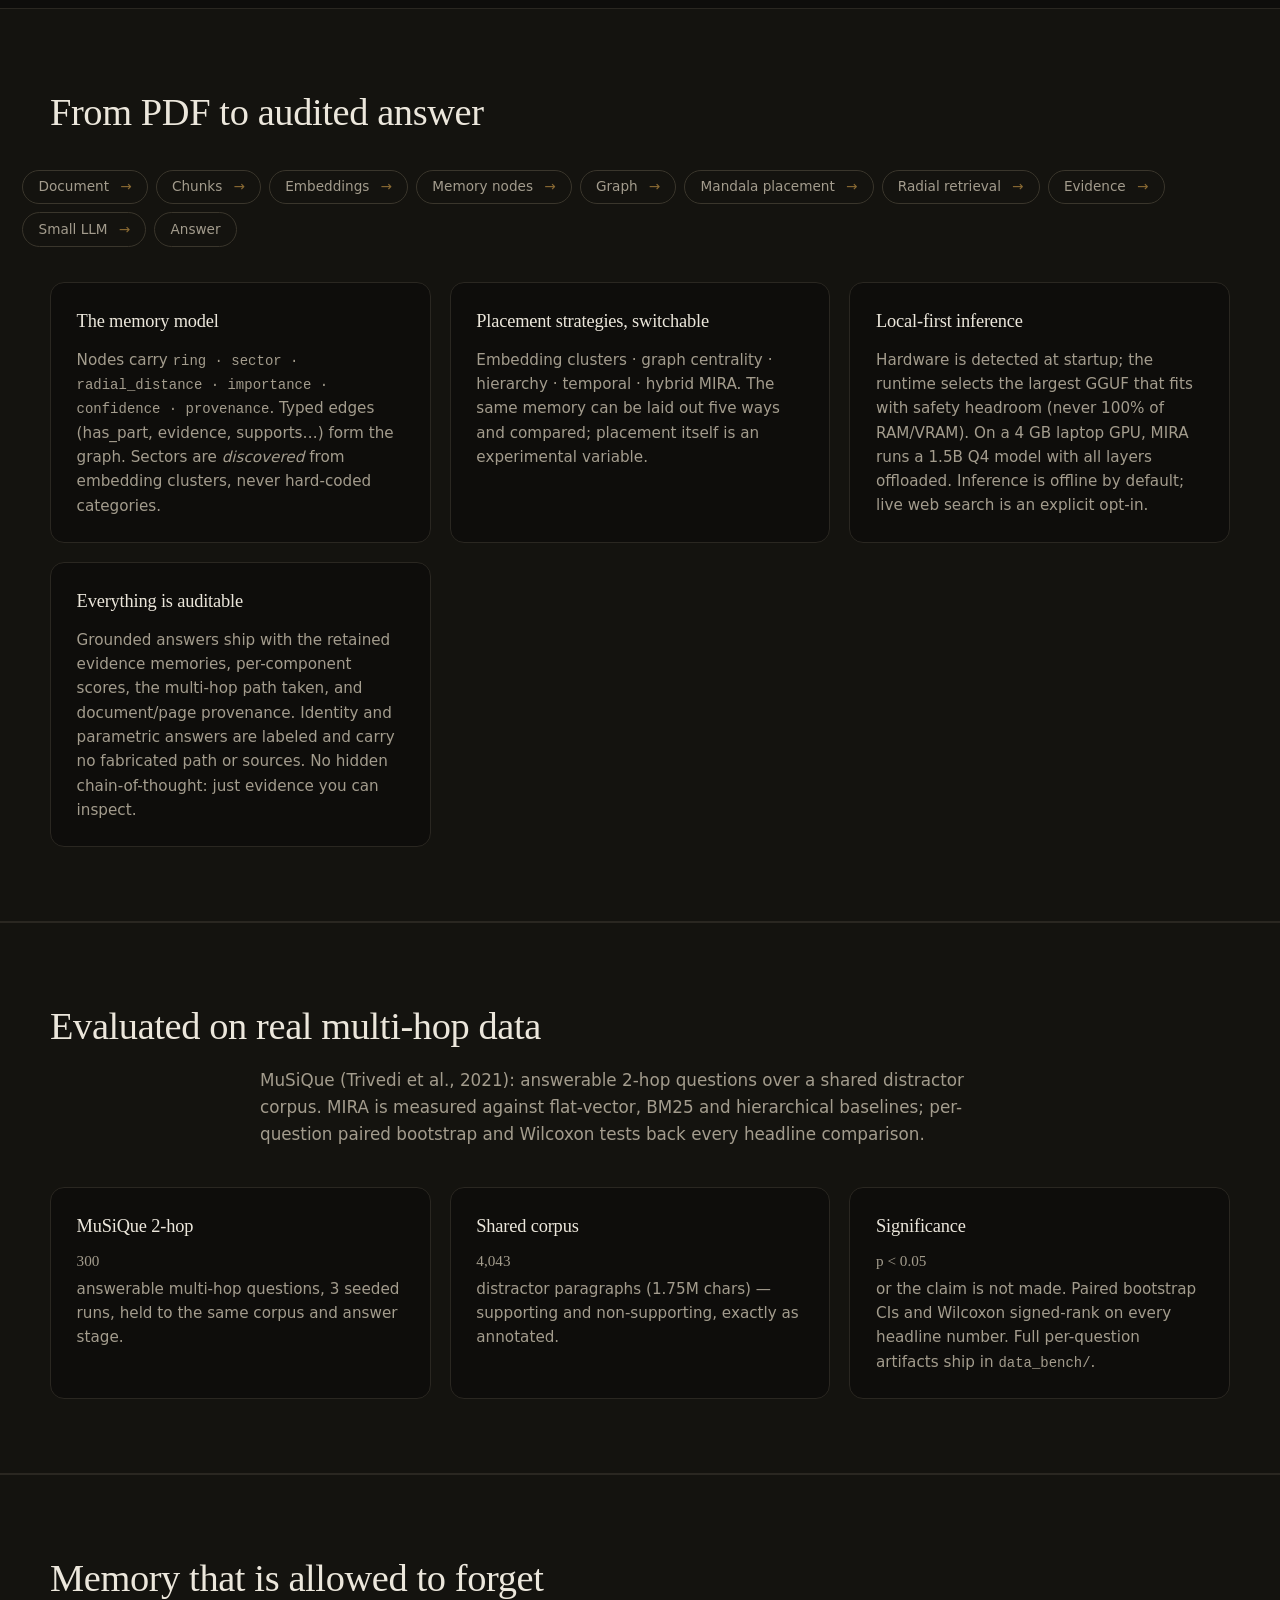
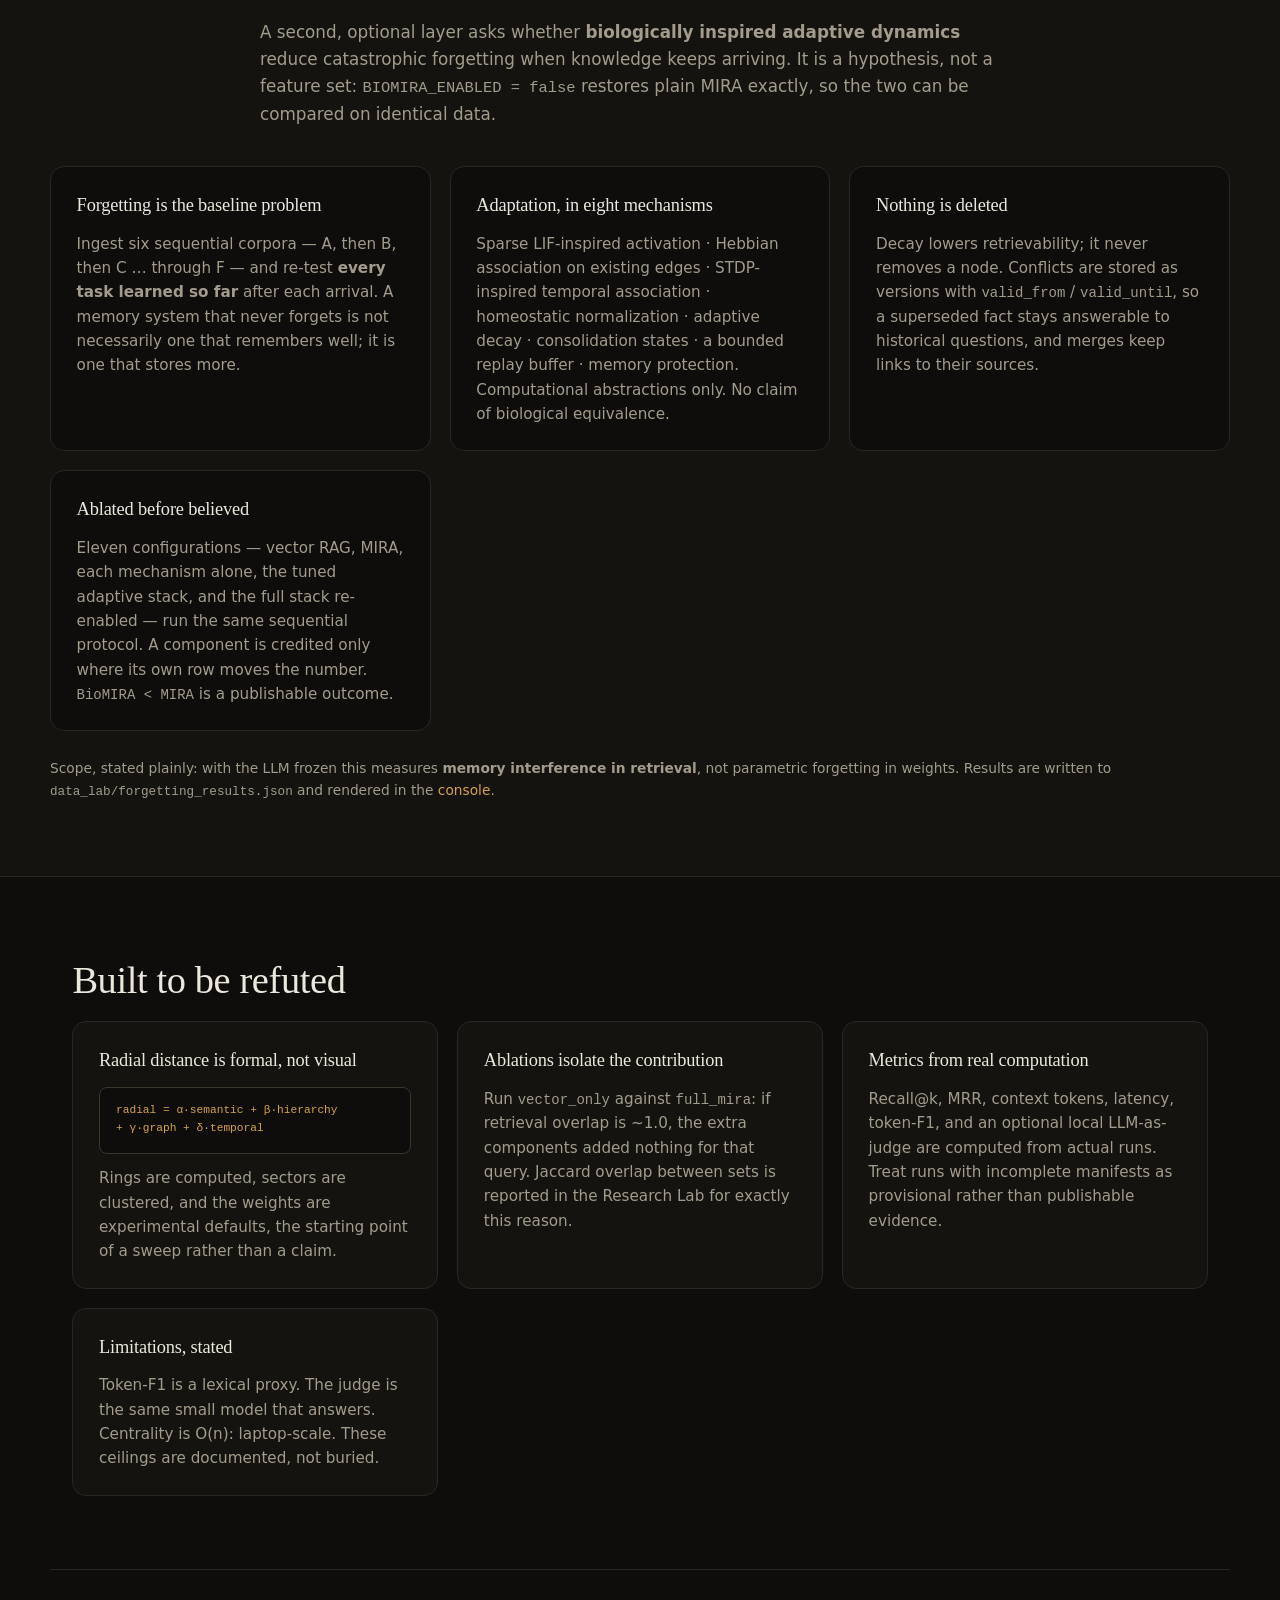
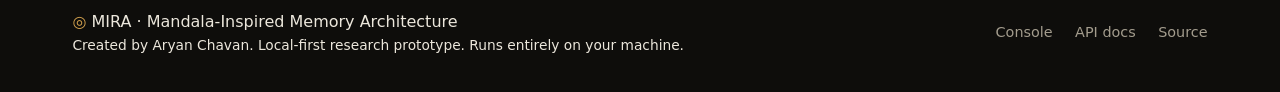
==== commit e29233d8: "Ground the answer fallback in wider retrieval; landing page matches measured artifacts; valid PDF me" ====
--- a/web/index.html
+++ b/web/index.html
@@ -97,30 +97,32 @@
   <div class="grid-3">
     <article class="card">
       <h3>The formula under test</h3>
-      <pre class="formula">score = α·semantic + β·radial + γ·graph
-+ δ·hierarchy + ε·temporal
-+ ζ·importance + η·confidence
-+ θ·recency + ι·path
-+ κ·activation + λ·stability</pre>
-      <p class="small">Every coefficient is configurable and every component can be switched
+      <pre class="formula">score = α·semantic + β·structural + γ·radial
++ δ·graph + ε·importance + ζ·confidence
++ η·recency + θ·path + ι·activation
++ κ·stability (BioMIRA layer only)</pre>
+      <p class="small">Ten components, one Greek letter each — the same mapping the code
+      uses. Every coefficient is configurable and every component can be switched
       off, which makes the contribution testable rather than decorative.</p>
     </article>
     <article class="card">
       <h3>The honest baselines</h3>
       <ul class="ticks">
         <li>Naive vector RAG (FAISS cosine)</li>
-        <li>Vector + graph hybrid</li>
+        <li>BM25 lexical retrieval (unicode-aware)</li>
         <li>Hierarchical coarse-to-fine</li>
         <li>Full MIRA, all components</li>
       </ul>
       <p class="small">Controlled runs keep the model, embeddings, dataset and hardware fixed.
-      Publishable answer-quality claims additionally require the shared answer-stage protocol.</p>
+      The measured MuSiQue answer-stage comparison (n=50, identical compression + LLM
+      stage for every system) ships in <code>paper/results_real.md</code>.</p>
     </article>
     <article class="card">
       <h3>What counts as a win</h3>
       <p>A candidate win requires higher recall or MRR on multi-hop QA at an equal or lower
-      context budget. The current smoke harness reports retrieval metrics; answer-stage runs
-      are required before making answer-quality claims.</p>
+      context budget, backed by a paired test. Measured so far: MRR 0.70 vs 0.43 flat
+      (p≈0.0001) on MuSiQue, replicated on HotpotQA — while recall is a statistical tie,
+      and BM25 stays ahead on IndicQA. Wins and ties are both reported.</p>
     </article>
   </div>
 </section>
@@ -165,8 +167,8 @@
 <section class="section section-alt" id="benchmark">
   <h2 data-i18n="bench.h2">Evaluated on real multi-hop data</h2>
   <p class="lede" data-i18n="bench.lede">MuSiQue (Trivedi et al., 2021): answerable 2-hop questions over a shared distractor corpus.
-  MIRA is compared against flat-vector retrieval with an identical answer stage; per-question paired
-  bootstrap and Wilcoxon tests back every comparison.</p>
+  MIRA is measured against flat-vector, BM25 and hierarchical baselines; per-question paired
+  bootstrap and Wilcoxon tests back every headline comparison.</p>
   <div class="grid-3">
     <article class="card">
       <h3>MuSiQue 2-hop</h3>
@@ -215,8 +217,9 @@
     </div>
     <div class="card">
       <h3>Ablated before believed</h3>
-      <p class="small">Ten configurations — vector RAG, MIRA, each mechanism alone, and the full
-      stack — run the same sequential protocol. A component is credited only where its own row
+      <p class="small">Eleven configurations — vector RAG, MIRA, each mechanism alone, the
+      tuned adaptive stack, and the full stack re-enabled — run the same sequential
+      protocol. A component is credited only where its own row
       moves the number. <code>BioMIRA &lt; MIRA</code> is a publishable outcome.</p>
     </div>
   </div>
@@ -267,7 +270,7 @@
   <div class="footer-links">
     <a href="/console.html" data-i18n="footer.console">Console</a>
     <a href="/api/docs" data-i18n="footer.api">API docs</a>
-    <a href="https://github.com/" data-i18n="footer.source">Source</a>
+    <a href="https://github.com/aryaanchavan1-commits/MIRA" data-i18n="footer.source">Source</a>
   </div>
 </footer>
 
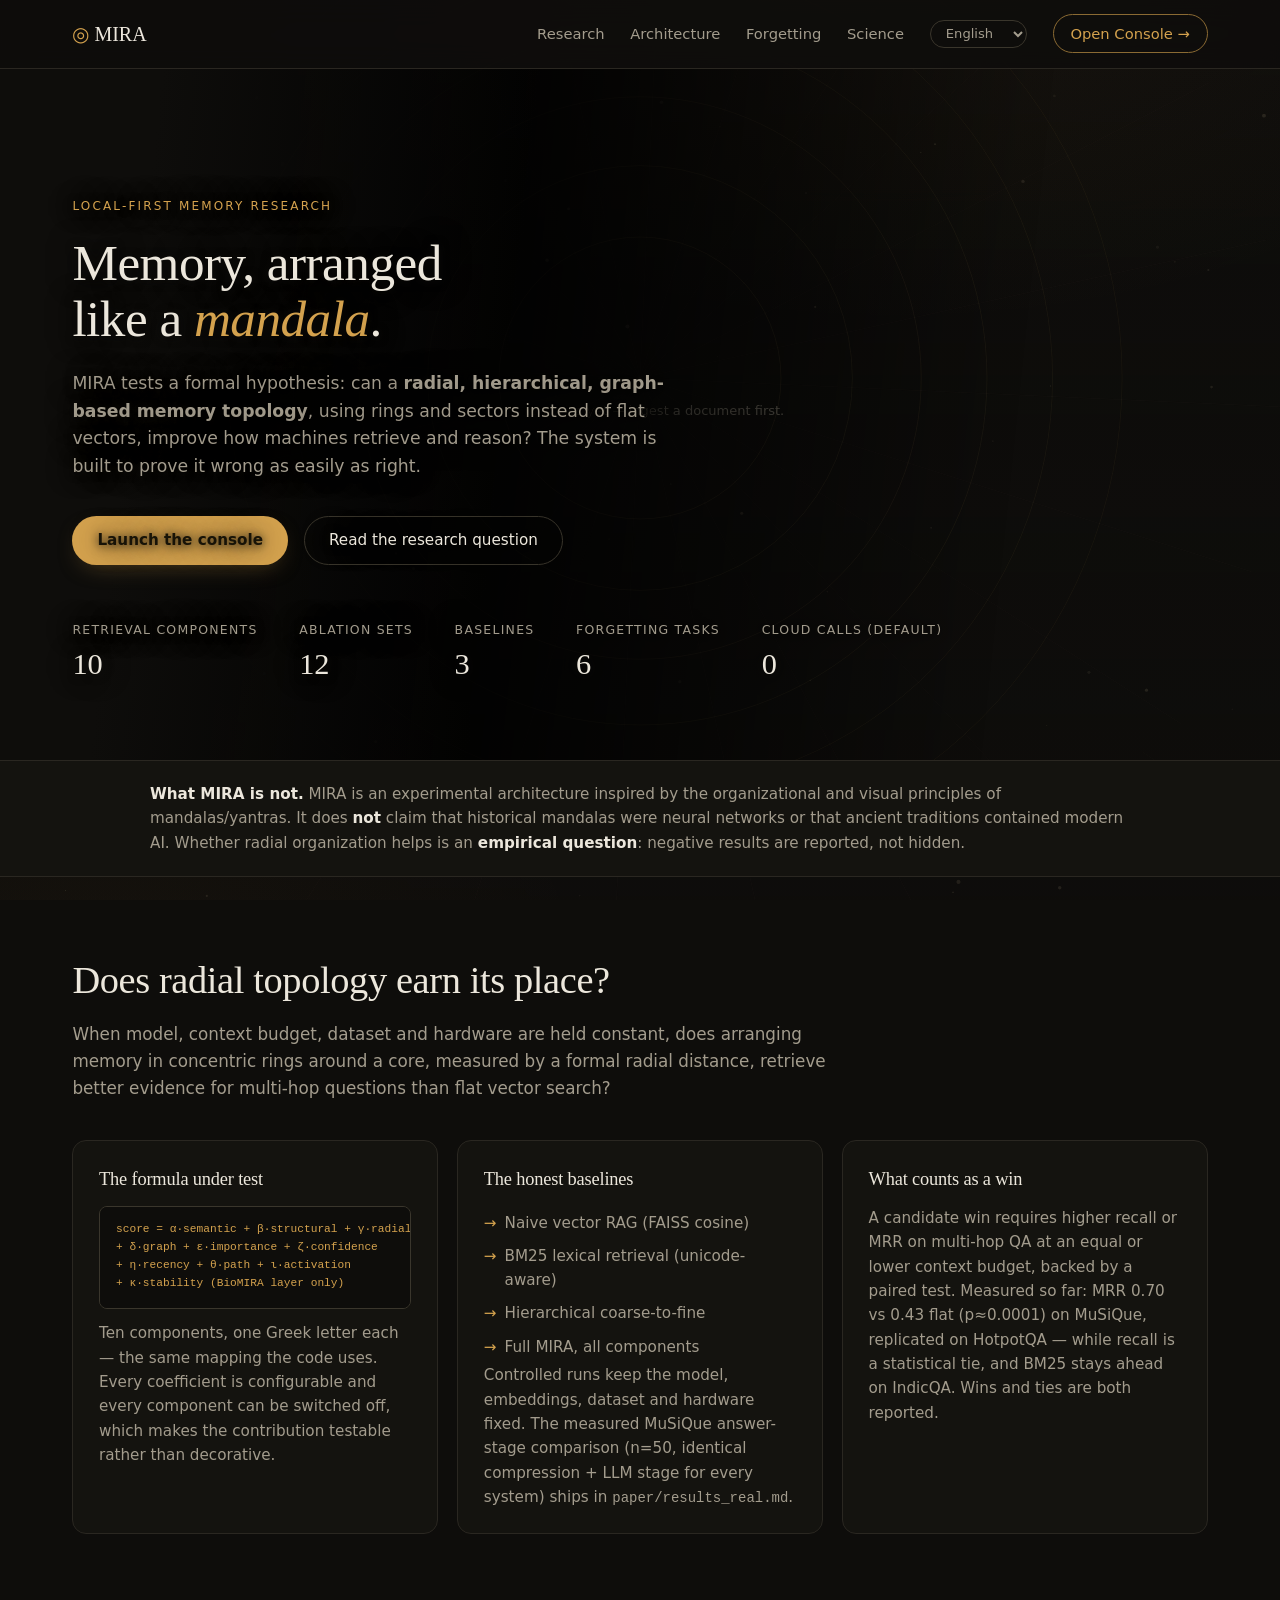
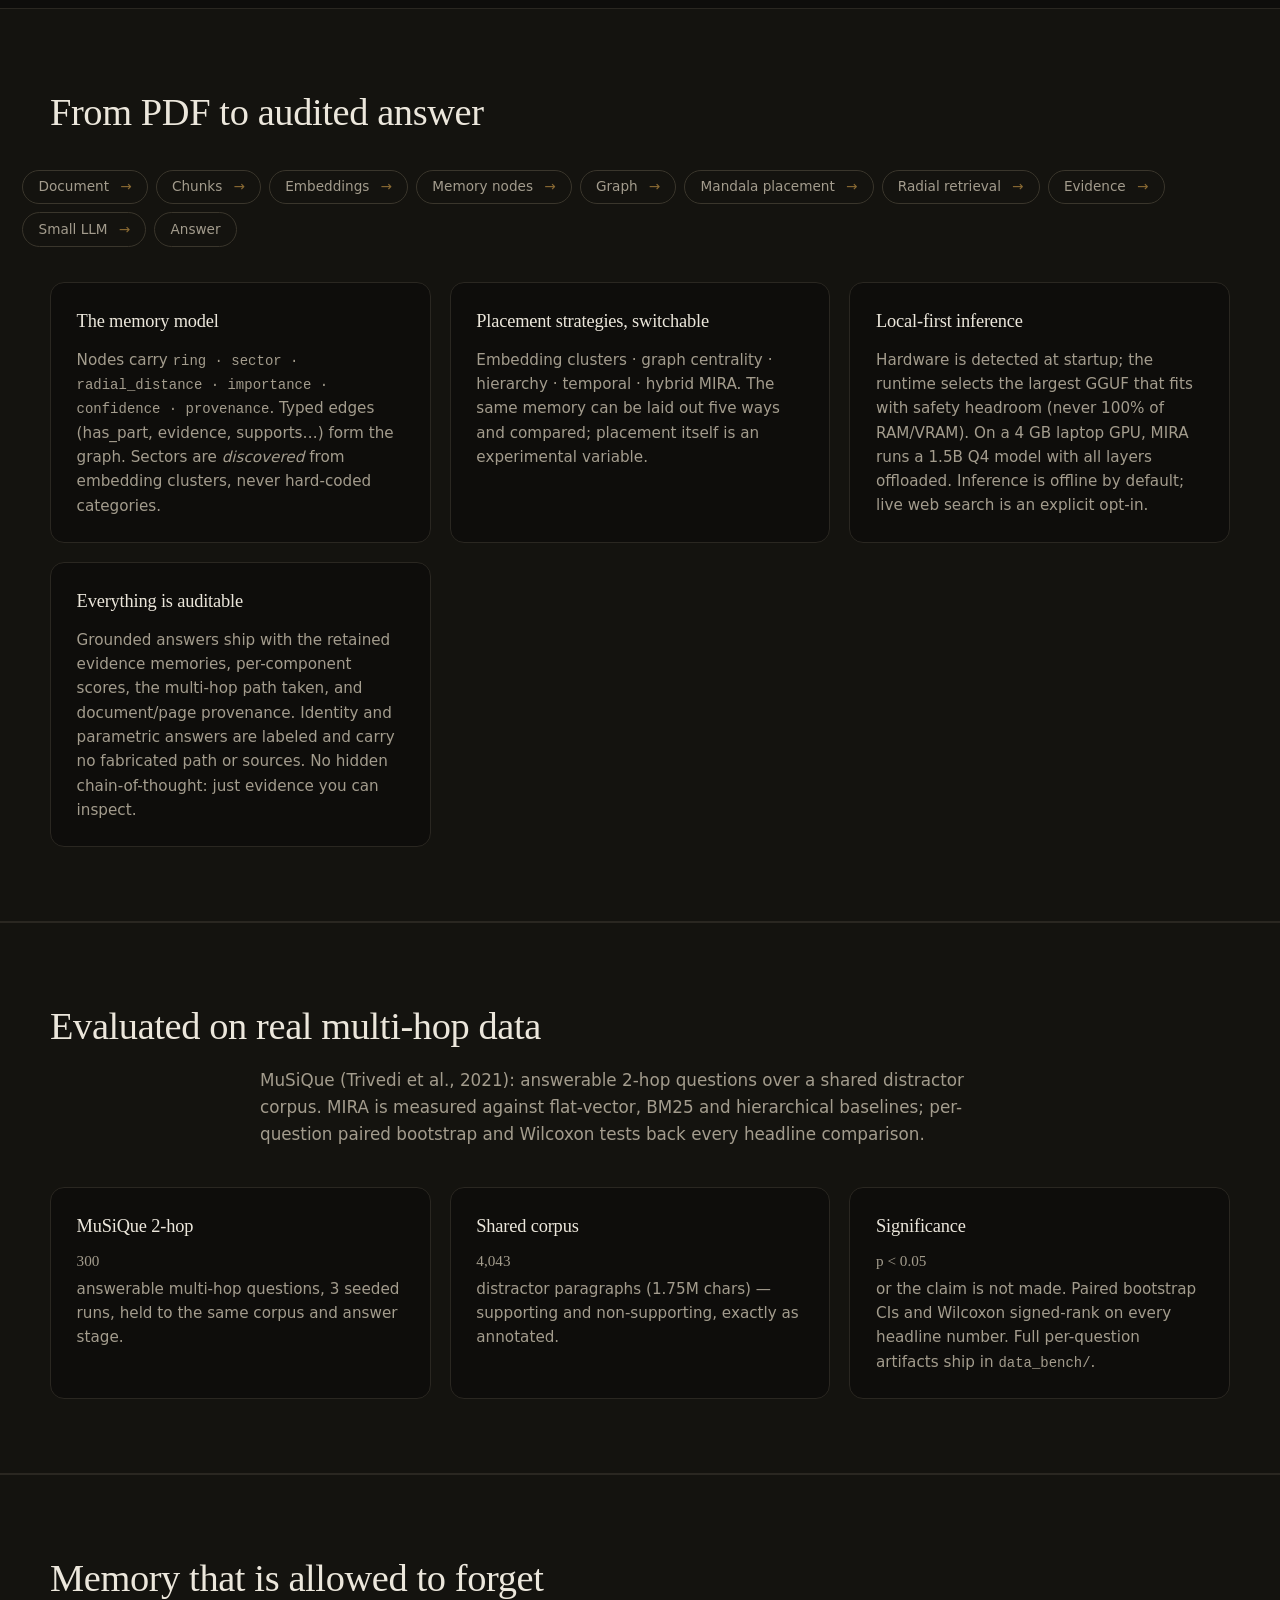
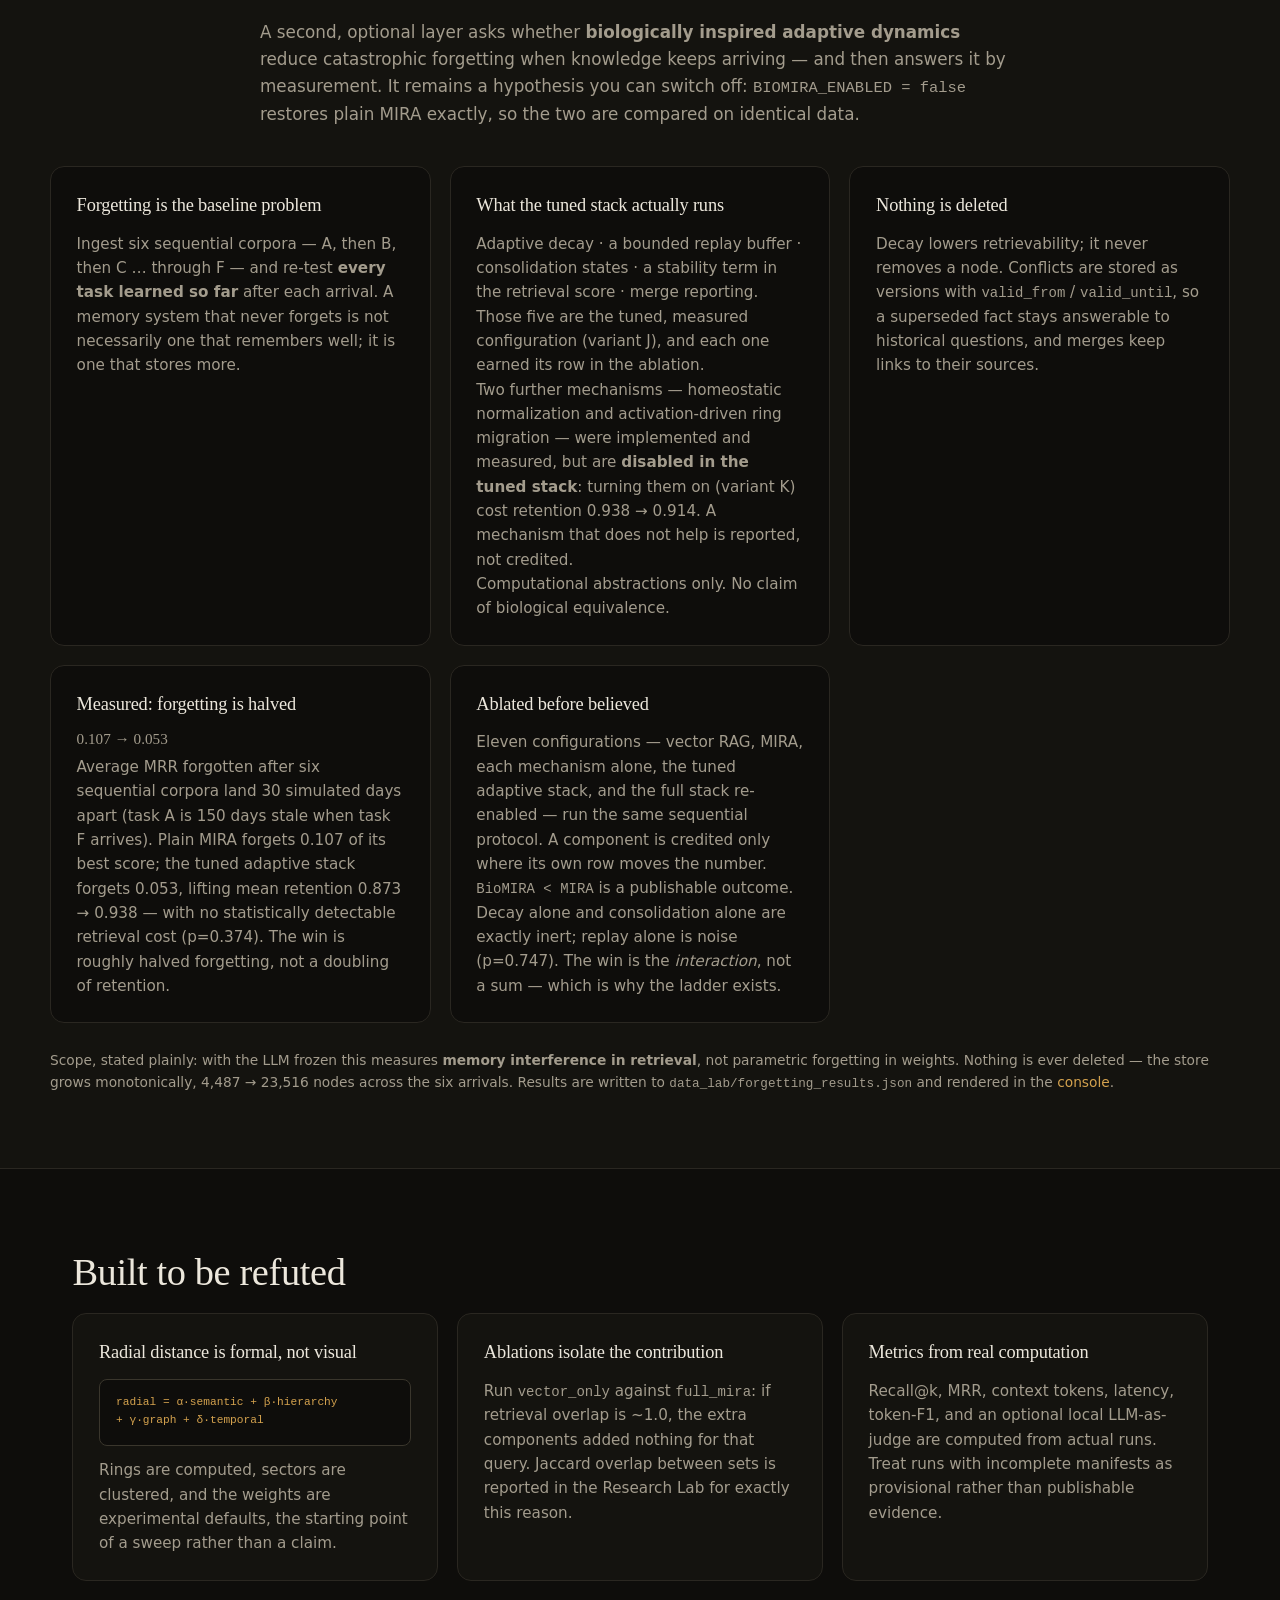
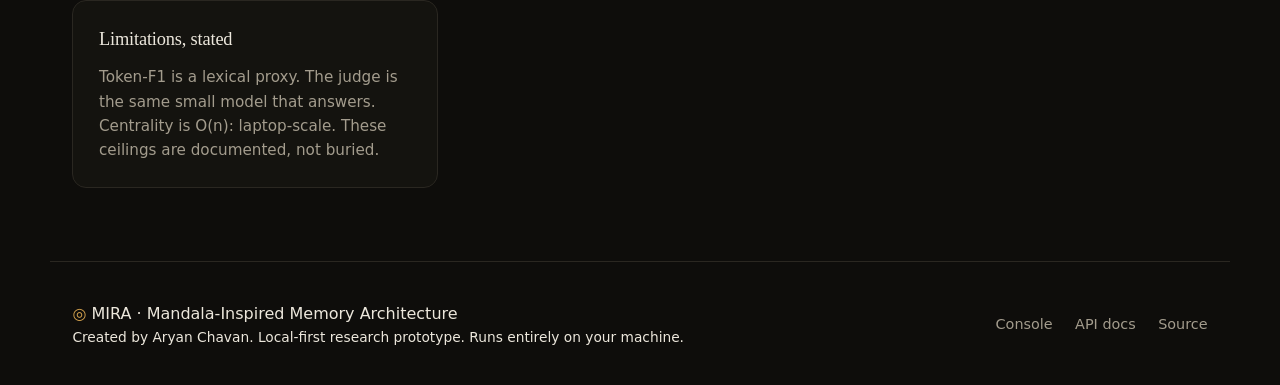
==== commit 1c661081: "Landing page reports the measured forgetting result, not a hypothesis The BioMIRA section still desc" ====
--- a/web/index.html
+++ b/web/index.html
@@ -28,7 +28,7 @@
   "alternateName": "Arynox MIRA — Mandala Memory",
   "applicationCategory": "ScientificResearchApplication",
   "operatingSystem": "Windows, Linux, macOS",
-  "description": "Local-first mandala-inspired memory architecture for AI retrieval and reasoning: radial rings, semantic sectors, formal radial distance, spreading activation, 9-component ablatable scoring, and reproducible multi-hop benchmarks (MuSiQue, HotpotQA, IndicQA).",
+  "description": "Local-first mandala-inspired memory architecture for AI retrieval and reasoning: radial rings, semantic sectors, formal radial distance, spreading activation, 10-component ablatable scoring, and reproducible multi-hop benchmarks (MuSiQue, HotpotQA, IndicQA).",
   "author": {"@type": "Person", "name": "Aryan Chavan", "alternateName": "Arynox"},
   "codeRepository": "https://github.com/aryaanchavan1-commits/MIRA",
   "license": "https://opensource.org/licenses/MIT",
@@ -192,9 +192,10 @@
 <section class="section section-alt" id="forgetting">
   <h2 data-i18n="forgetting.h2">Memory that is allowed to forget</h2>
   <p class="lede">A second, optional layer asks whether <strong>biologically inspired adaptive
-    dynamics</strong> reduce catastrophic forgetting when knowledge keeps arriving. It is a
-    hypothesis, not a feature set: <code>BIOMIRA_ENABLED = false</code> restores plain MIRA exactly,
-    so the two can be compared on identical data.</p>
+    dynamics</strong> reduce catastrophic forgetting when knowledge keeps arriving — and then
+    answers it by measurement. It remains a hypothesis you can switch off:
+    <code>BIOMIRA_ENABLED = false</code> restores plain MIRA exactly, so the two are compared on
+    identical data.</p>
   <div class="grid-2">
     <div class="card">
       <h3>Forgetting is the baseline problem</h3>
@@ -203,10 +204,14 @@
       forgets is not necessarily one that remembers well; it is one that stores more.</p>
     </div>
     <div class="card">
-      <h3>Adaptation, in eight mechanisms</h3>
-      <p class="small">Sparse LIF-inspired activation · Hebbian association on existing edges ·
-      STDP-inspired temporal association · homeostatic normalization · adaptive decay ·
-      consolidation states · a bounded replay buffer · memory protection.</p>
+      <h3>What the tuned stack actually runs</h3>
+      <p class="small">Adaptive decay · a bounded replay buffer · consolidation states ·
+      a stability term in the retrieval score · merge reporting. Those five are the tuned,
+      measured configuration (variant J), and each one earned its row in the ablation.</p>
+      <p class="small muted">Two further mechanisms — homeostatic normalization and
+      activation-driven ring migration — were implemented and measured, but are
+      <strong>disabled in the tuned stack</strong>: turning them on (variant K) cost retention
+      0.938 → 0.914. A mechanism that does not help is reported, not credited.</p>
       <p class="small muted">Computational abstractions only. No claim of biological equivalence.</p>
     </div>
     <div class="card">
@@ -214,6 +219,15 @@
       <p class="small">Decay lowers retrievability; it never removes a node. Conflicts are stored as
       versions with <code>valid_from</code> / <code>valid_until</code>, so a superseded fact stays
       answerable to historical questions, and merges keep links to their sources.</p>
+    </div>
+    <div class="card">
+      <h3>Measured: forgetting is halved</h3>
+      <p class="bench-figure">0.107 → 0.053</p>
+      <p class="small">Average MRR forgotten after six sequential corpora land 30 simulated
+      days apart (task A is 150 days stale when task F arrives). Plain MIRA forgets 0.107 of
+      its best score; the tuned adaptive stack forgets 0.053, lifting mean retention
+      0.873 → 0.938 — with no statistically detectable retrieval cost (p=0.374).
+      The win is roughly halved forgetting, not a doubling of retention.</p>
     </div>
     <div class="card">
       <h3>Ablated before believed</h3>
@@ -221,12 +235,16 @@
       tuned adaptive stack, and the full stack re-enabled — run the same sequential
       protocol. A component is credited only where its own row
       moves the number. <code>BioMIRA &lt; MIRA</code> is a publishable outcome.</p>
+      <p class="small muted">Decay alone and consolidation alone are exactly inert; replay
+      alone is noise (p=0.747). The win is the <em>interaction</em>, not a sum — which is
+      why the ladder exists.</p>
     </div>
   </div>
   <p class="small muted" style="margin-top:1.6rem">Scope, stated plainly: with the LLM frozen this
     measures <strong>memory interference in retrieval</strong>, not parametric forgetting in weights.
-    Results are written to <code>data_lab/forgetting_results.json</code> and rendered in the
-    <a href="/console.html">console</a>.</p>
+    Nothing is ever deleted — the store grows monotonically, 4,487 → 23,516 nodes across the six
+    arrivals. Results are written to <code>data_lab/forgetting_results.json</code> and rendered in
+    the <a href="/console.html">console</a>.</p>
 </section>
 
 <!-- ============ SCIENCE ============ -->
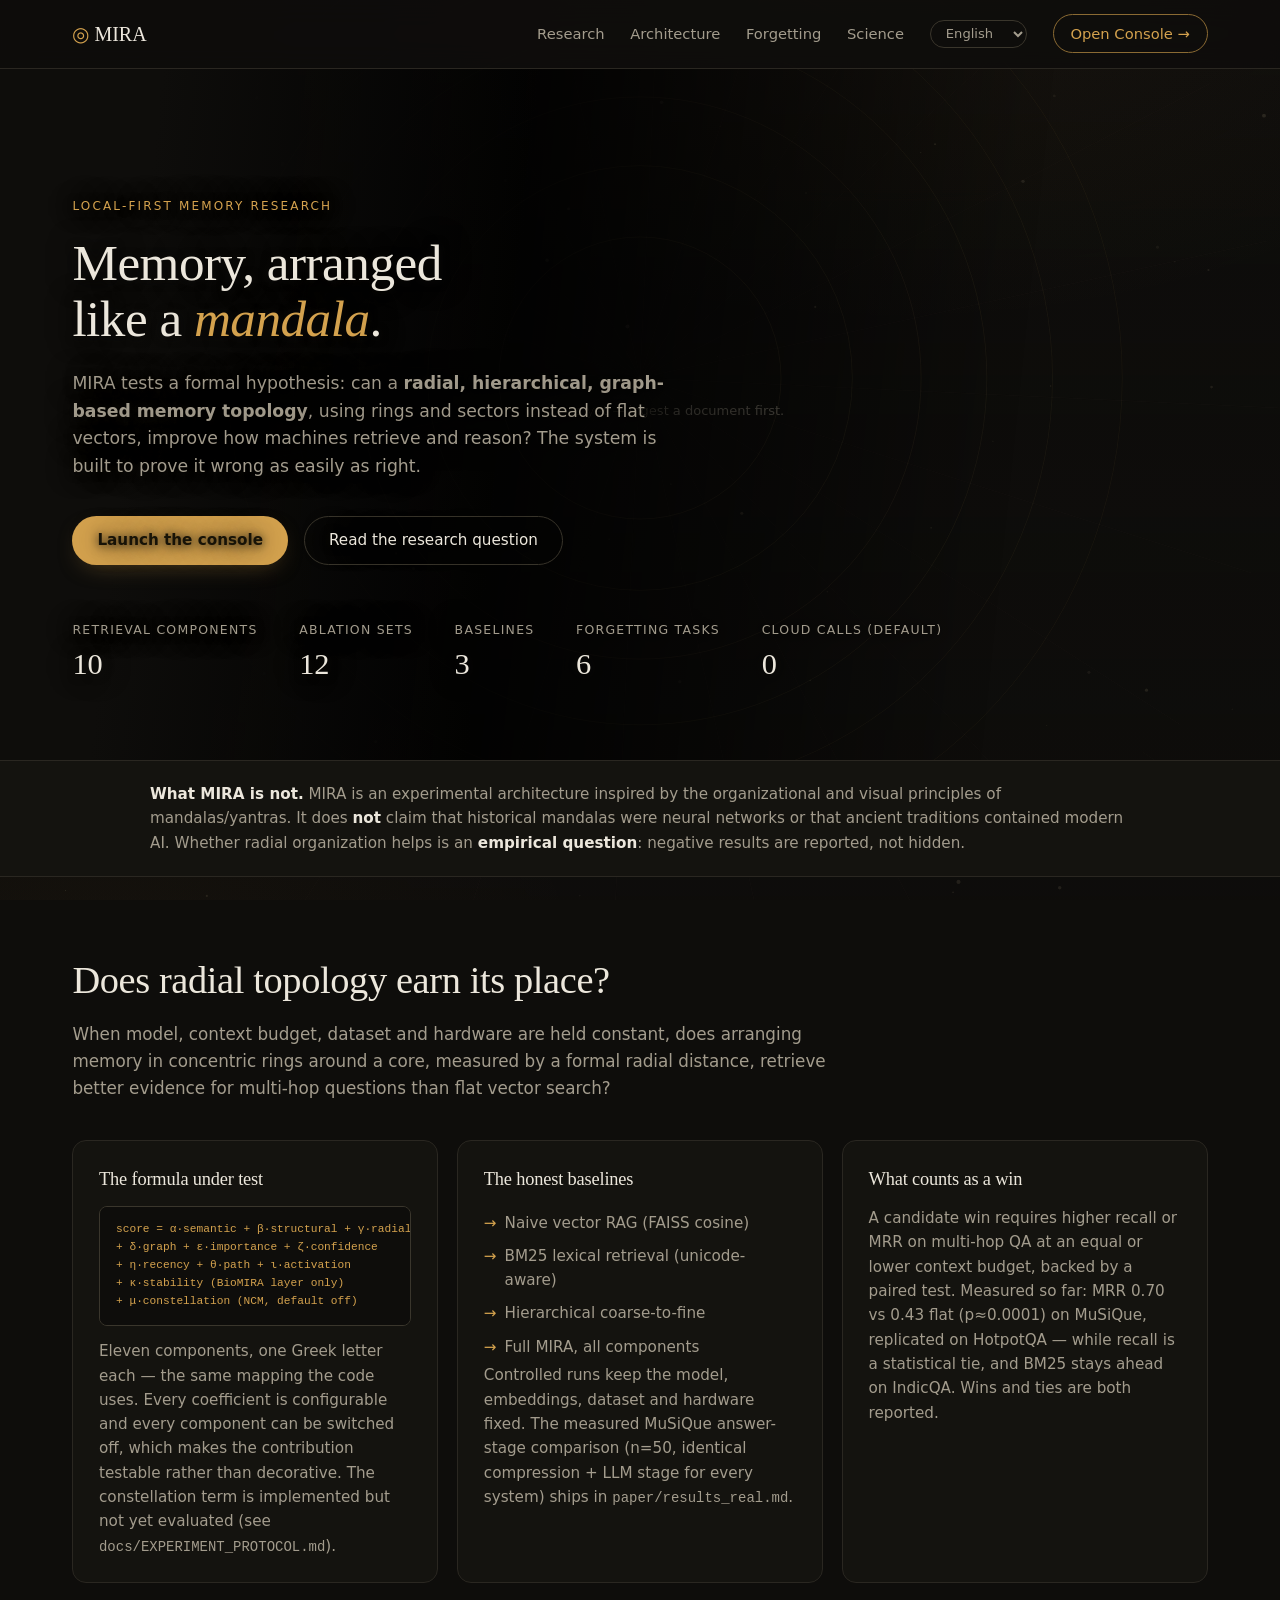
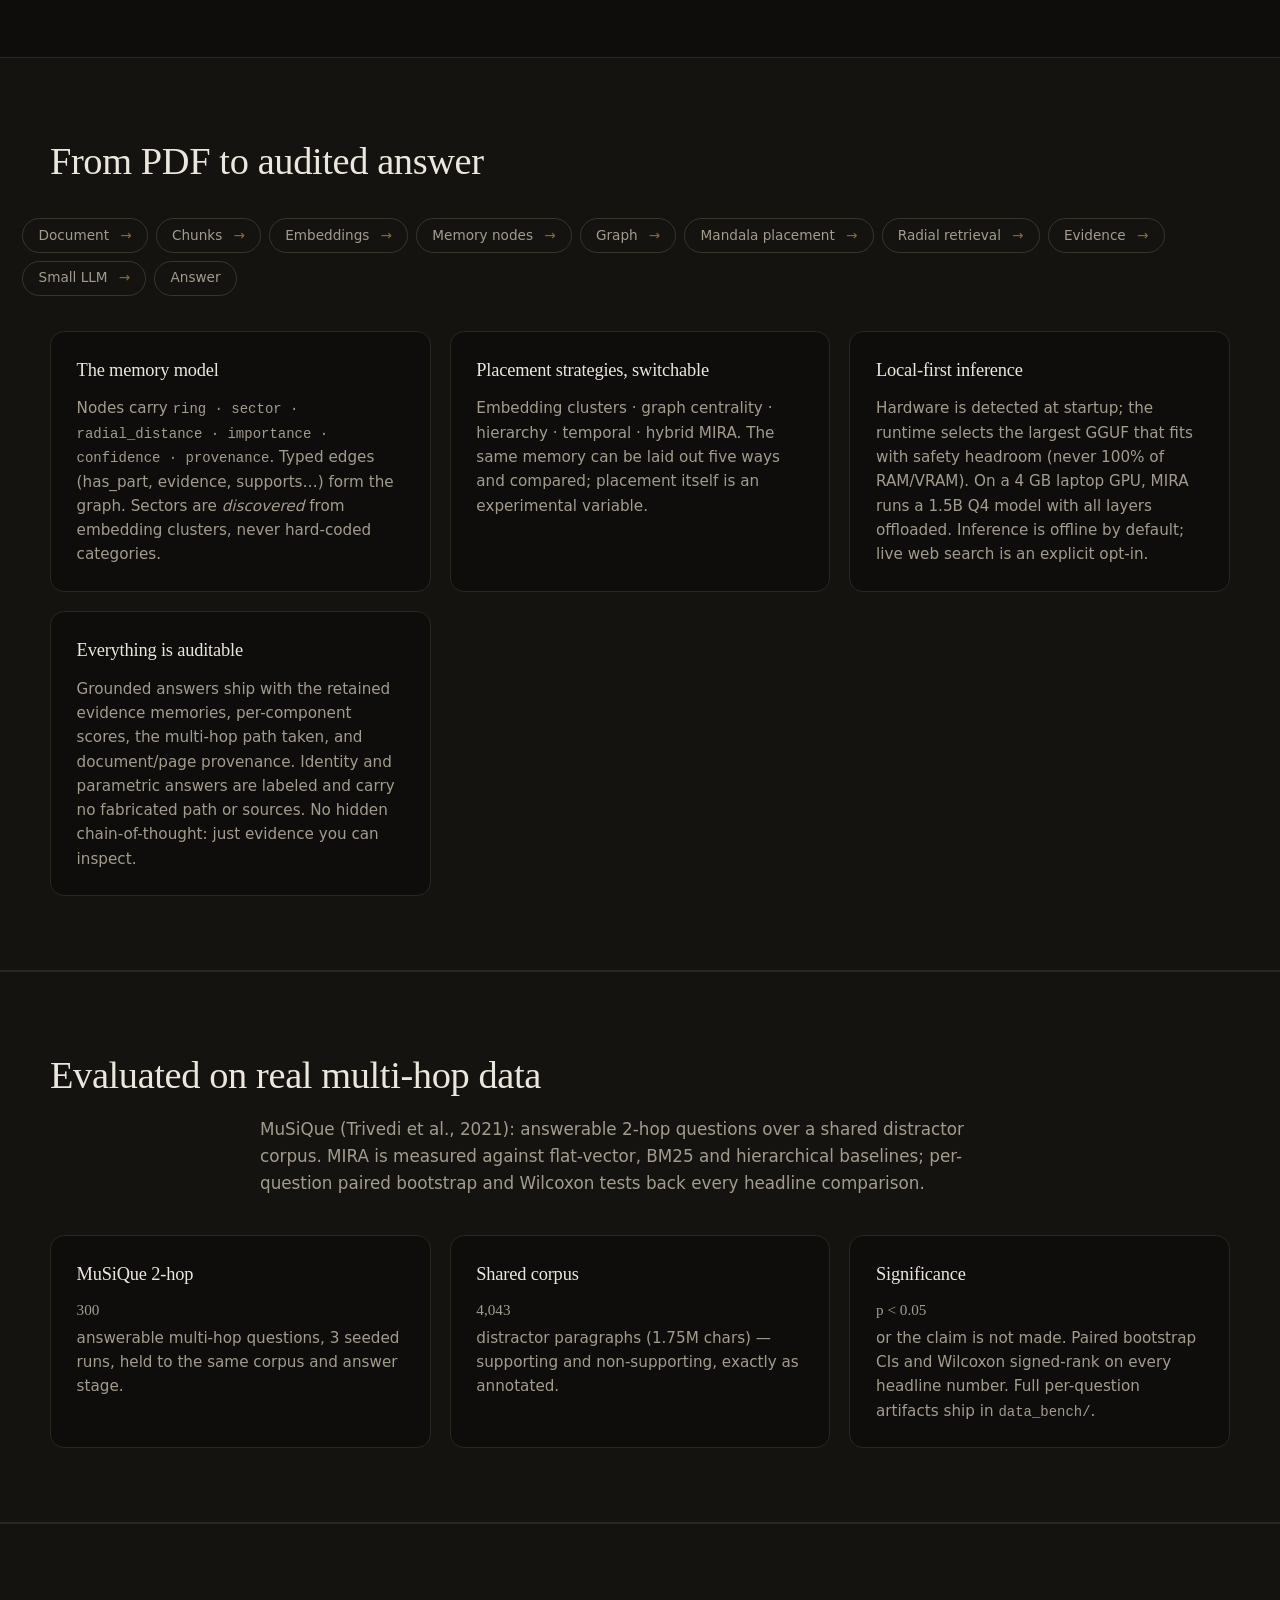
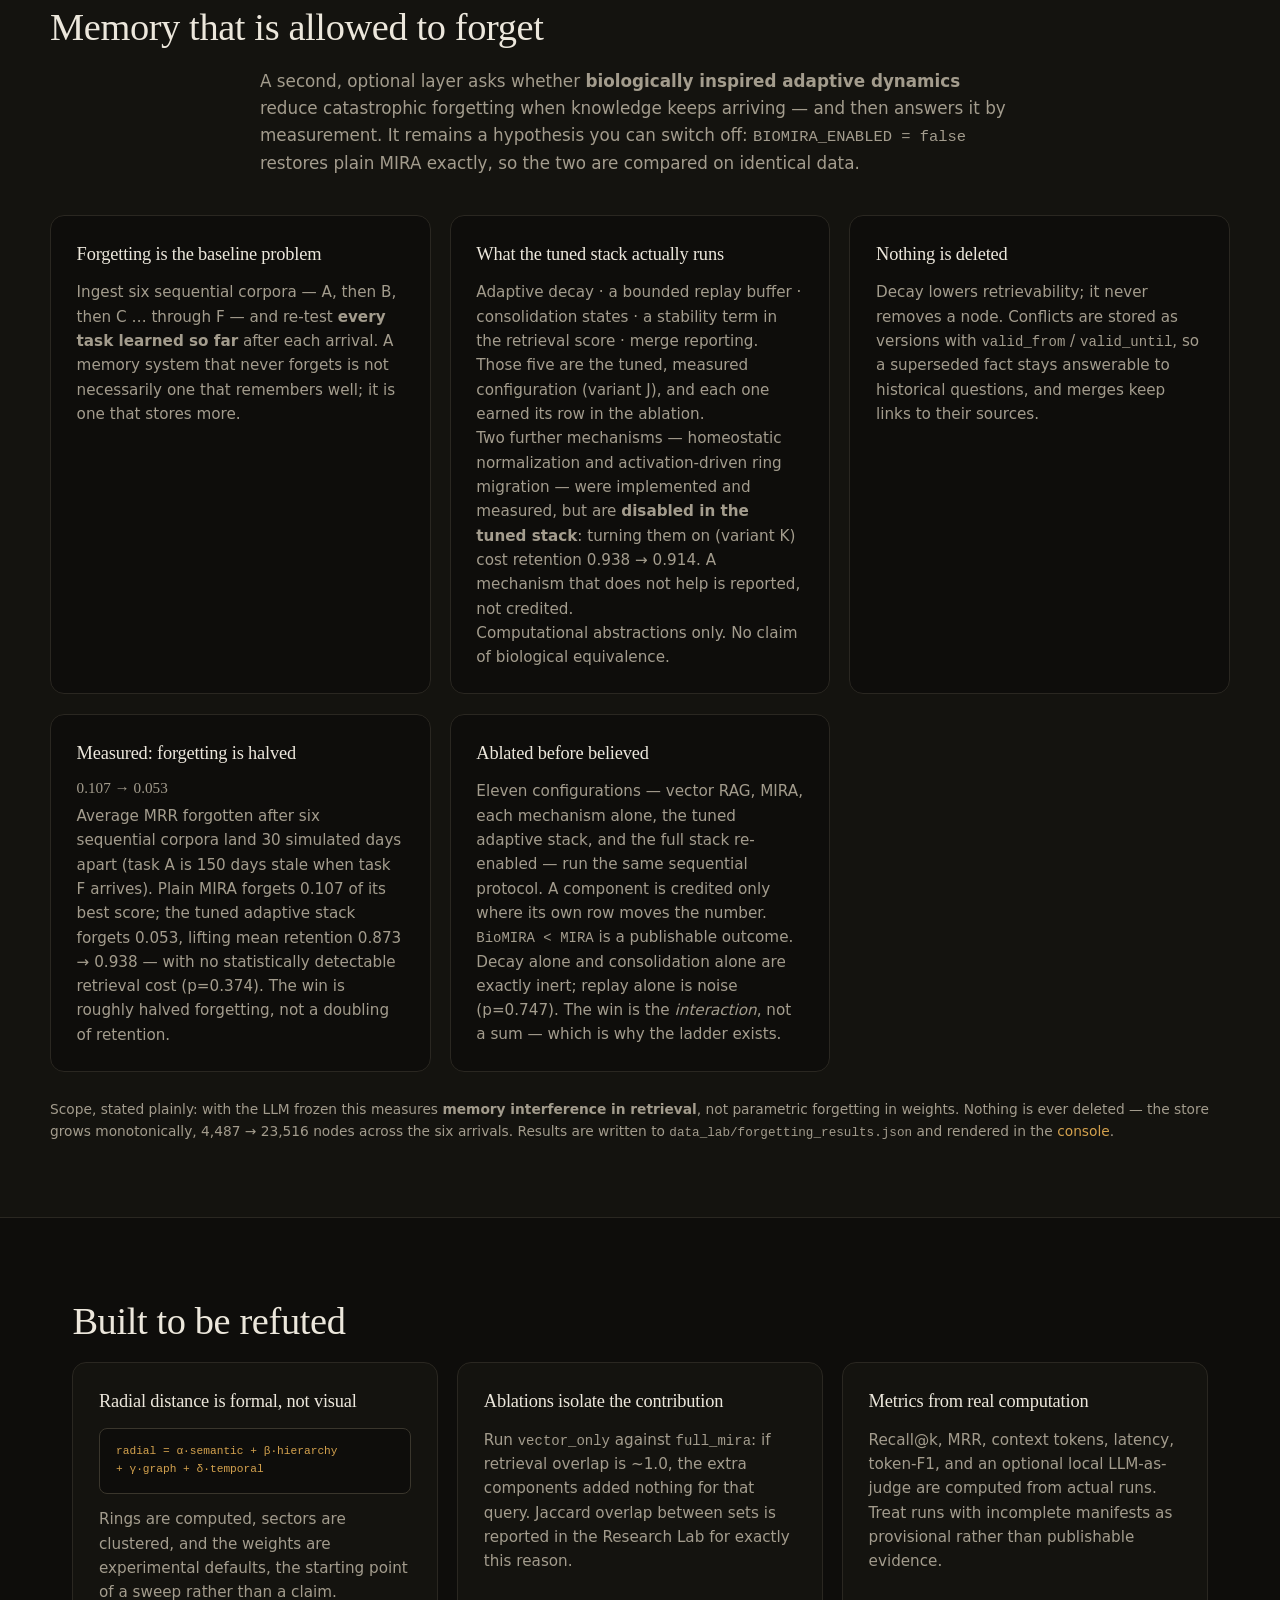
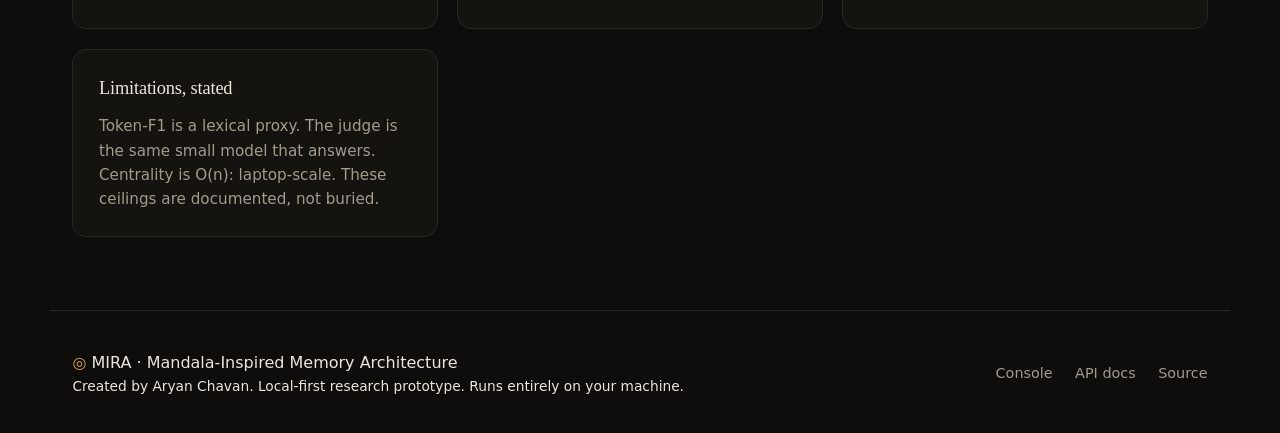
==== commit 5a864251: "Implement MIRA-NCM: constellations, versioned memory, pre-registered protocol Per the research-progr" ====
--- a/web/index.html
+++ b/web/index.html
@@ -28,7 +28,7 @@
   "alternateName": "Arynox MIRA — Mandala Memory",
   "applicationCategory": "ScientificResearchApplication",
   "operatingSystem": "Windows, Linux, macOS",
-  "description": "Local-first mandala-inspired memory architecture for AI retrieval and reasoning: radial rings, semantic sectors, formal radial distance, spreading activation, 10-component ablatable scoring, and reproducible multi-hop benchmarks (MuSiQue, HotpotQA, IndicQA).",
+  "description": "Local-first mandala-inspired memory architecture for AI retrieval and reasoning: radial rings, semantic sectors, formal radial distance, spreading activation, 11-component ablatable scoring (constellation term default-off), and reproducible multi-hop benchmarks (MuSiQue, HotpotQA, IndicQA).",
   "author": {"@type": "Person", "name": "Aryan Chavan", "alternateName": "Arynox"},
   "codeRepository": "https://github.com/aryaanchavan1-commits/MIRA",
   "license": "https://opensource.org/licenses/MIT",
@@ -100,10 +100,13 @@
       <pre class="formula">score = α·semantic + β·structural + γ·radial
 + δ·graph + ε·importance + ζ·confidence
 + η·recency + θ·path + ι·activation
-+ κ·stability (BioMIRA layer only)</pre>
-      <p class="small">Ten components, one Greek letter each — the same mapping the code
++ κ·stability (BioMIRA layer only)
++ μ·constellation (NCM, default off)</pre>
+      <p class="small">Eleven components, one Greek letter each — the same mapping the code
       uses. Every coefficient is configurable and every component can be switched
-      off, which makes the contribution testable rather than decorative.</p>
+      off, which makes the contribution testable rather than decorative. The
+      constellation term is implemented but not yet evaluated (see
+      <code>docs/EXPERIMENT_PROTOCOL.md</code>).</p></p>
     </article>
     <article class="card">
       <h3>The honest baselines</h3>
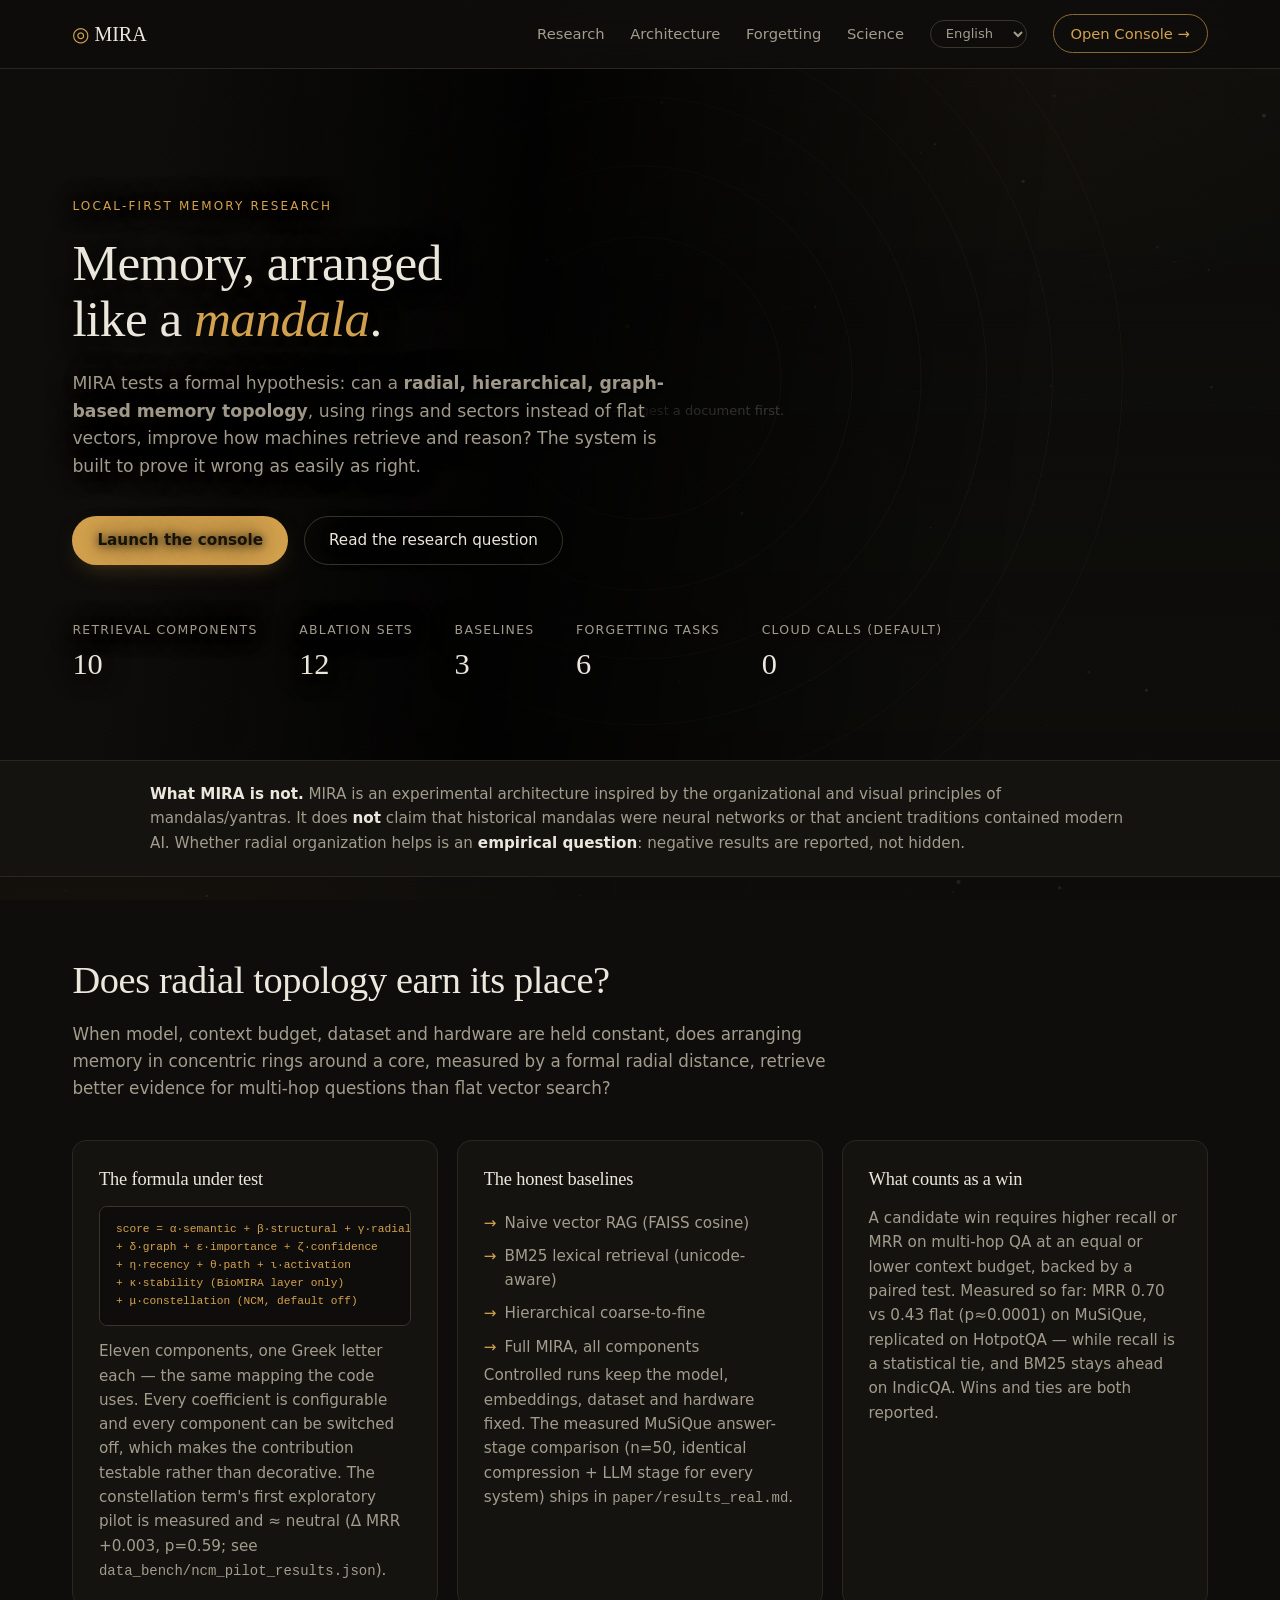
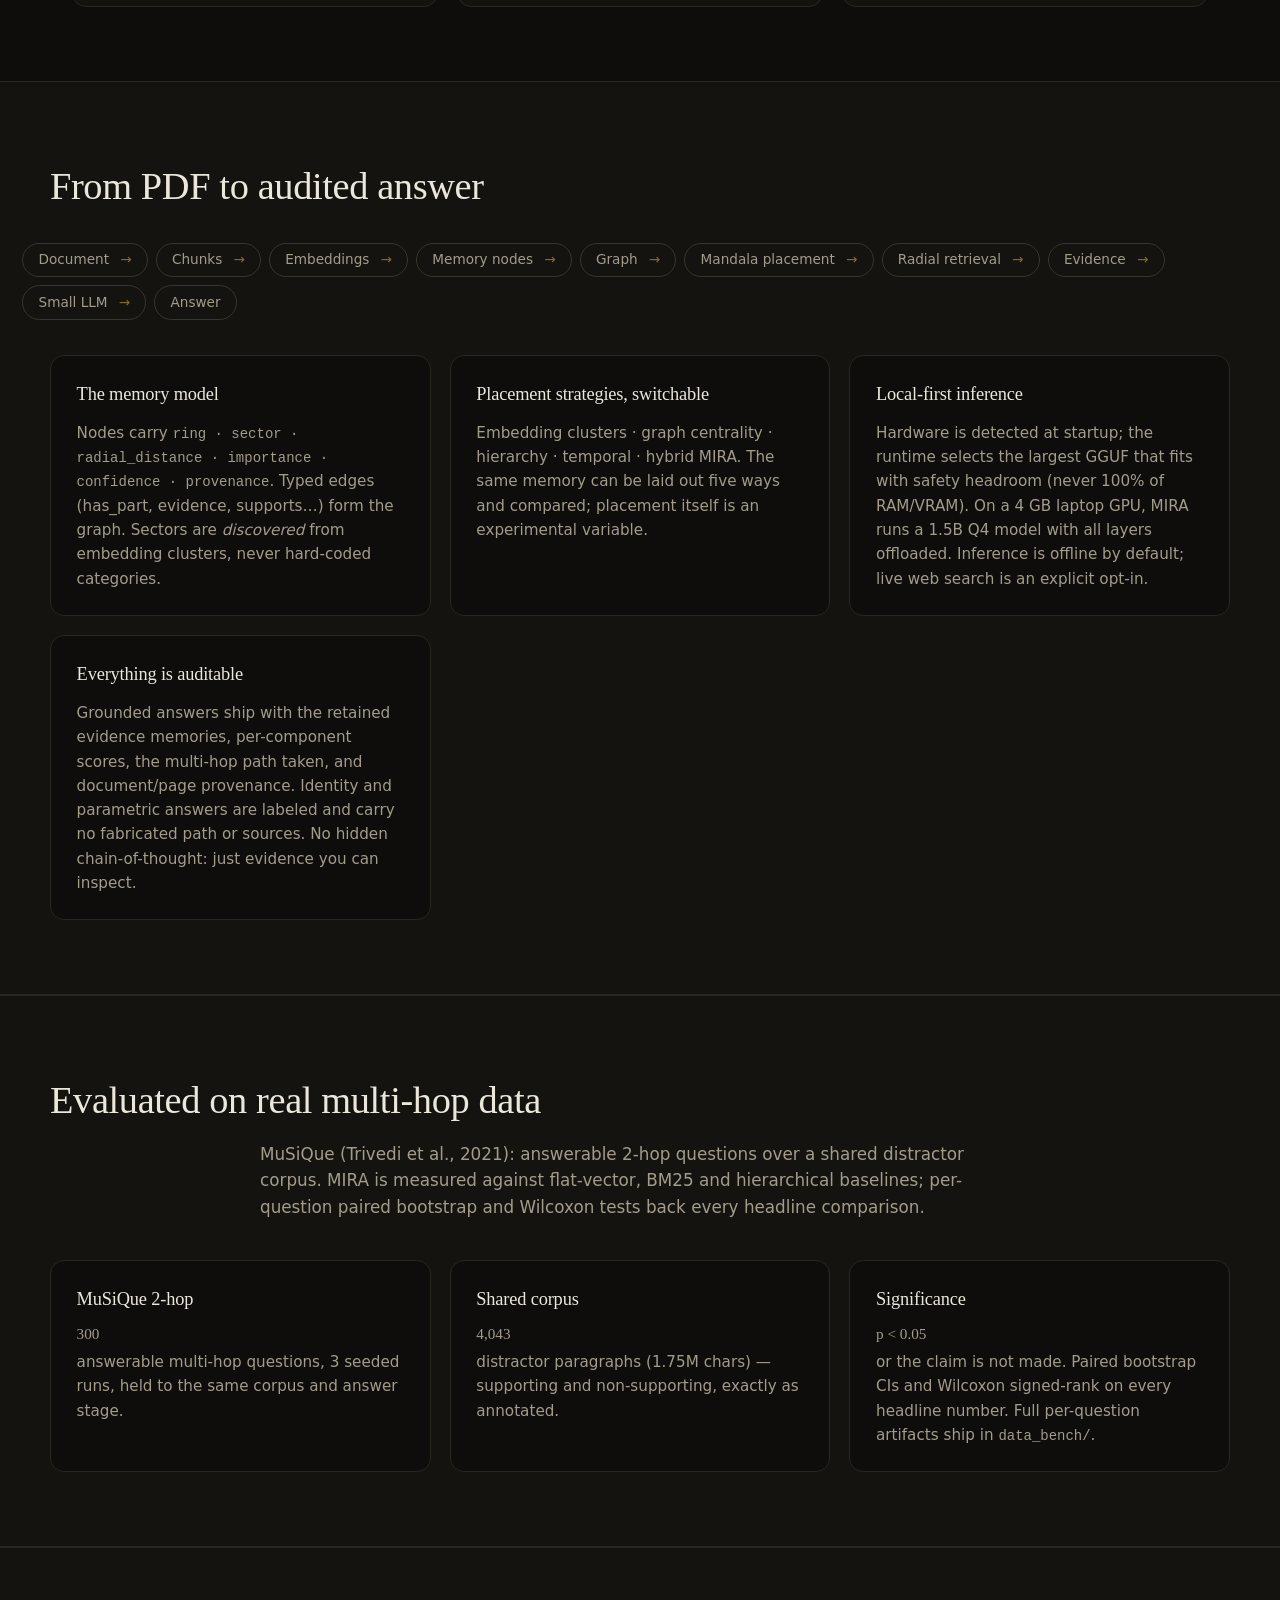
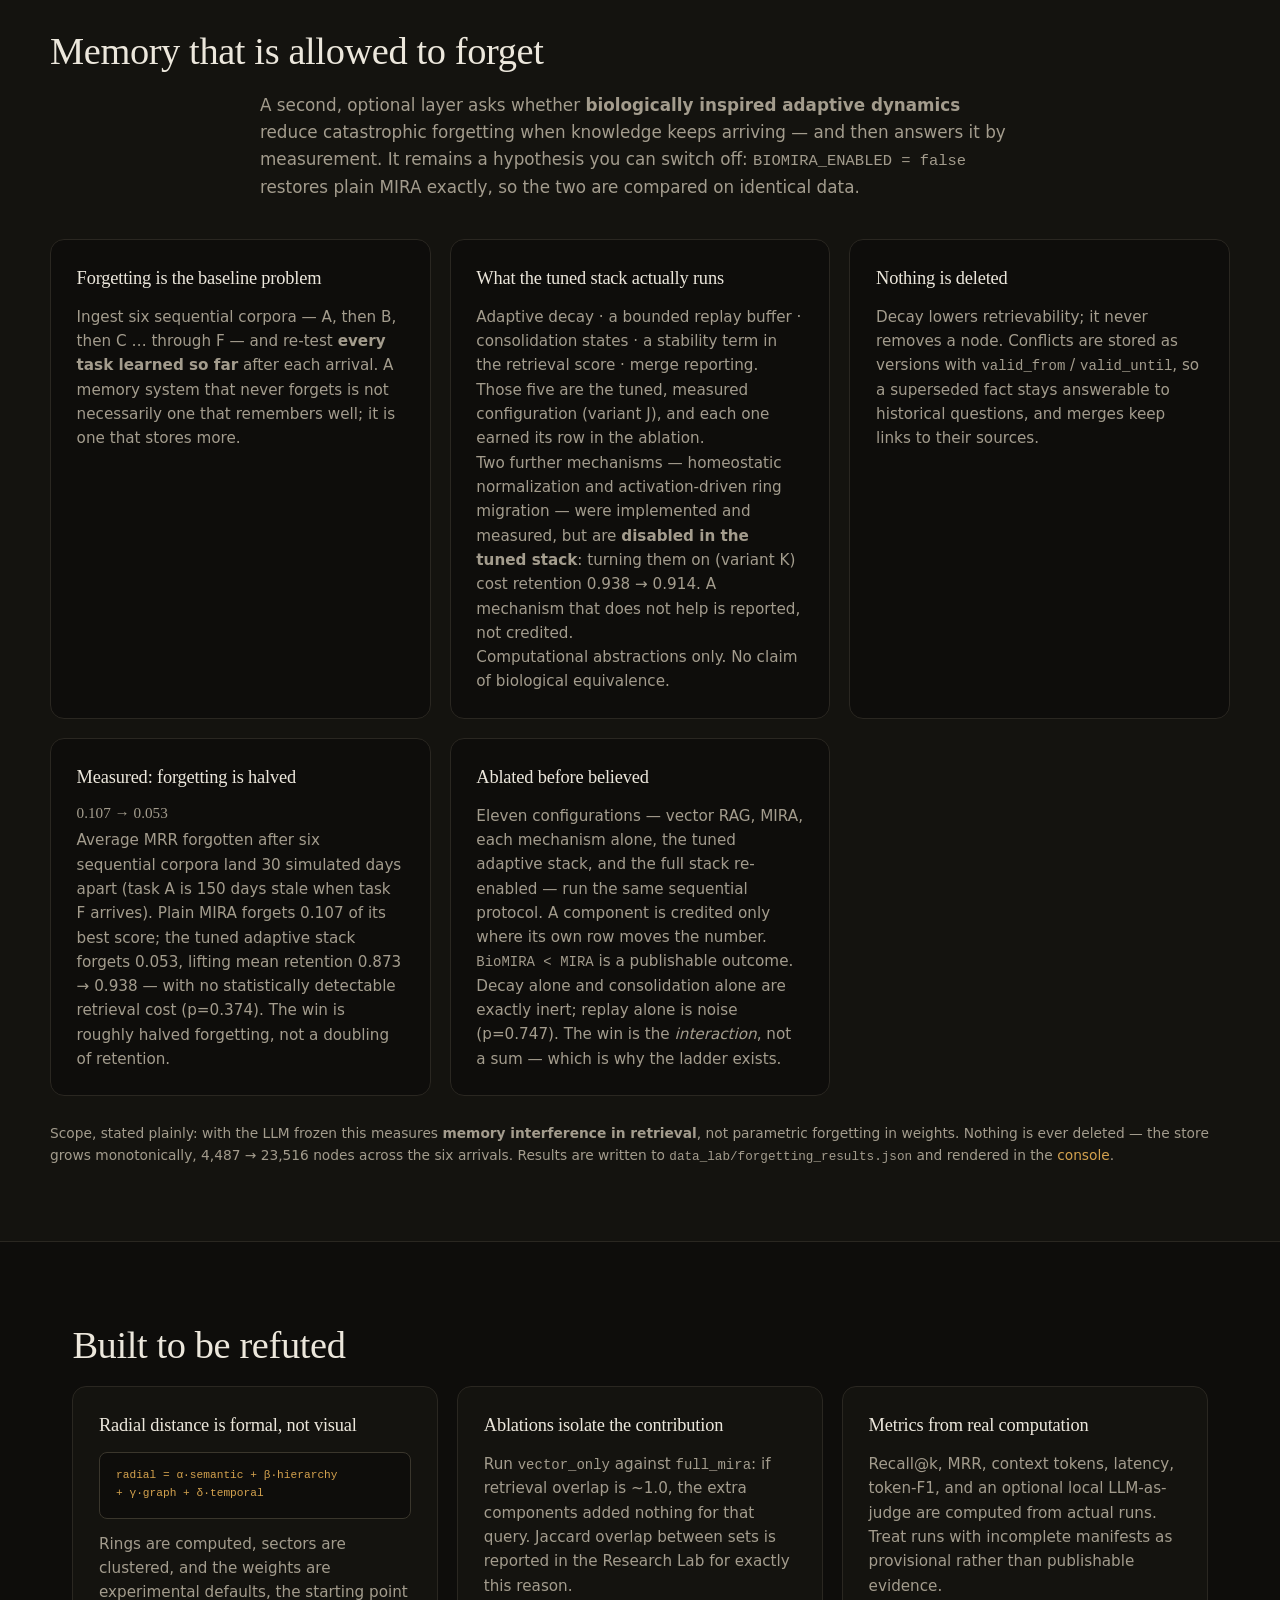
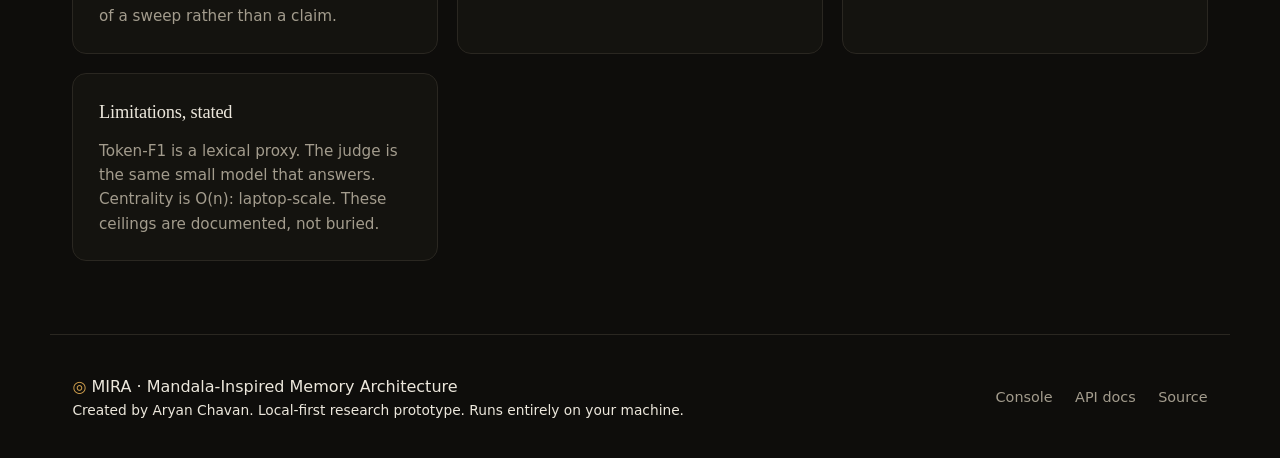
==== commit fc7ff140: "Persist version chains to SQLite, run the first NCM pilot, and extend the research program Close the" ====
--- a/web/index.html
+++ b/web/index.html
@@ -105,8 +105,8 @@
       <p class="small">Eleven components, one Greek letter each — the same mapping the code
       uses. Every coefficient is configurable and every component can be switched
       off, which makes the contribution testable rather than decorative. The
-      constellation term is implemented but not yet evaluated (see
-      <code>docs/EXPERIMENT_PROTOCOL.md</code>).</p></p>
+      constellation term's first exploratory pilot is measured and ≈ neutral
+      (Δ MRR +0.003, p=0.59; see <code>data_bench/ncm_pilot_results.json</code>).</p>
     </article>
     <article class="card">
       <h3>The honest baselines</h3>
